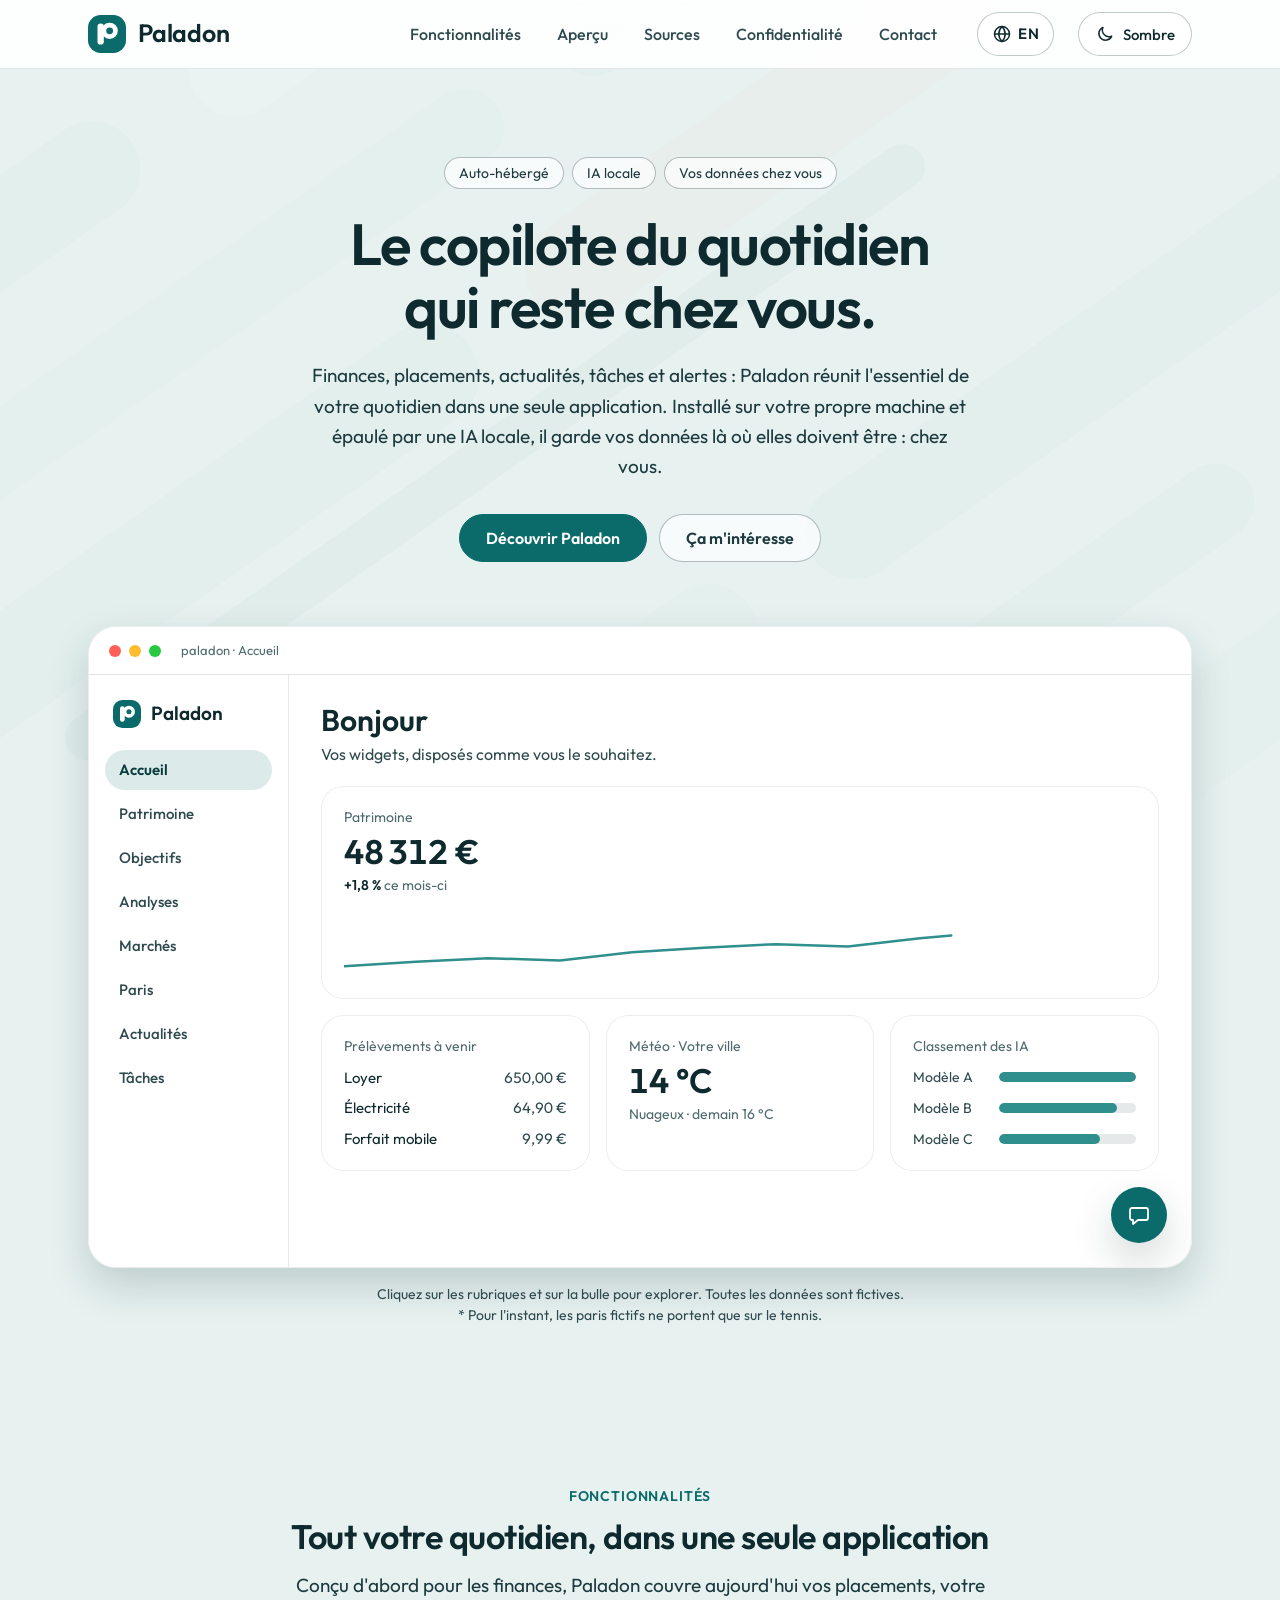
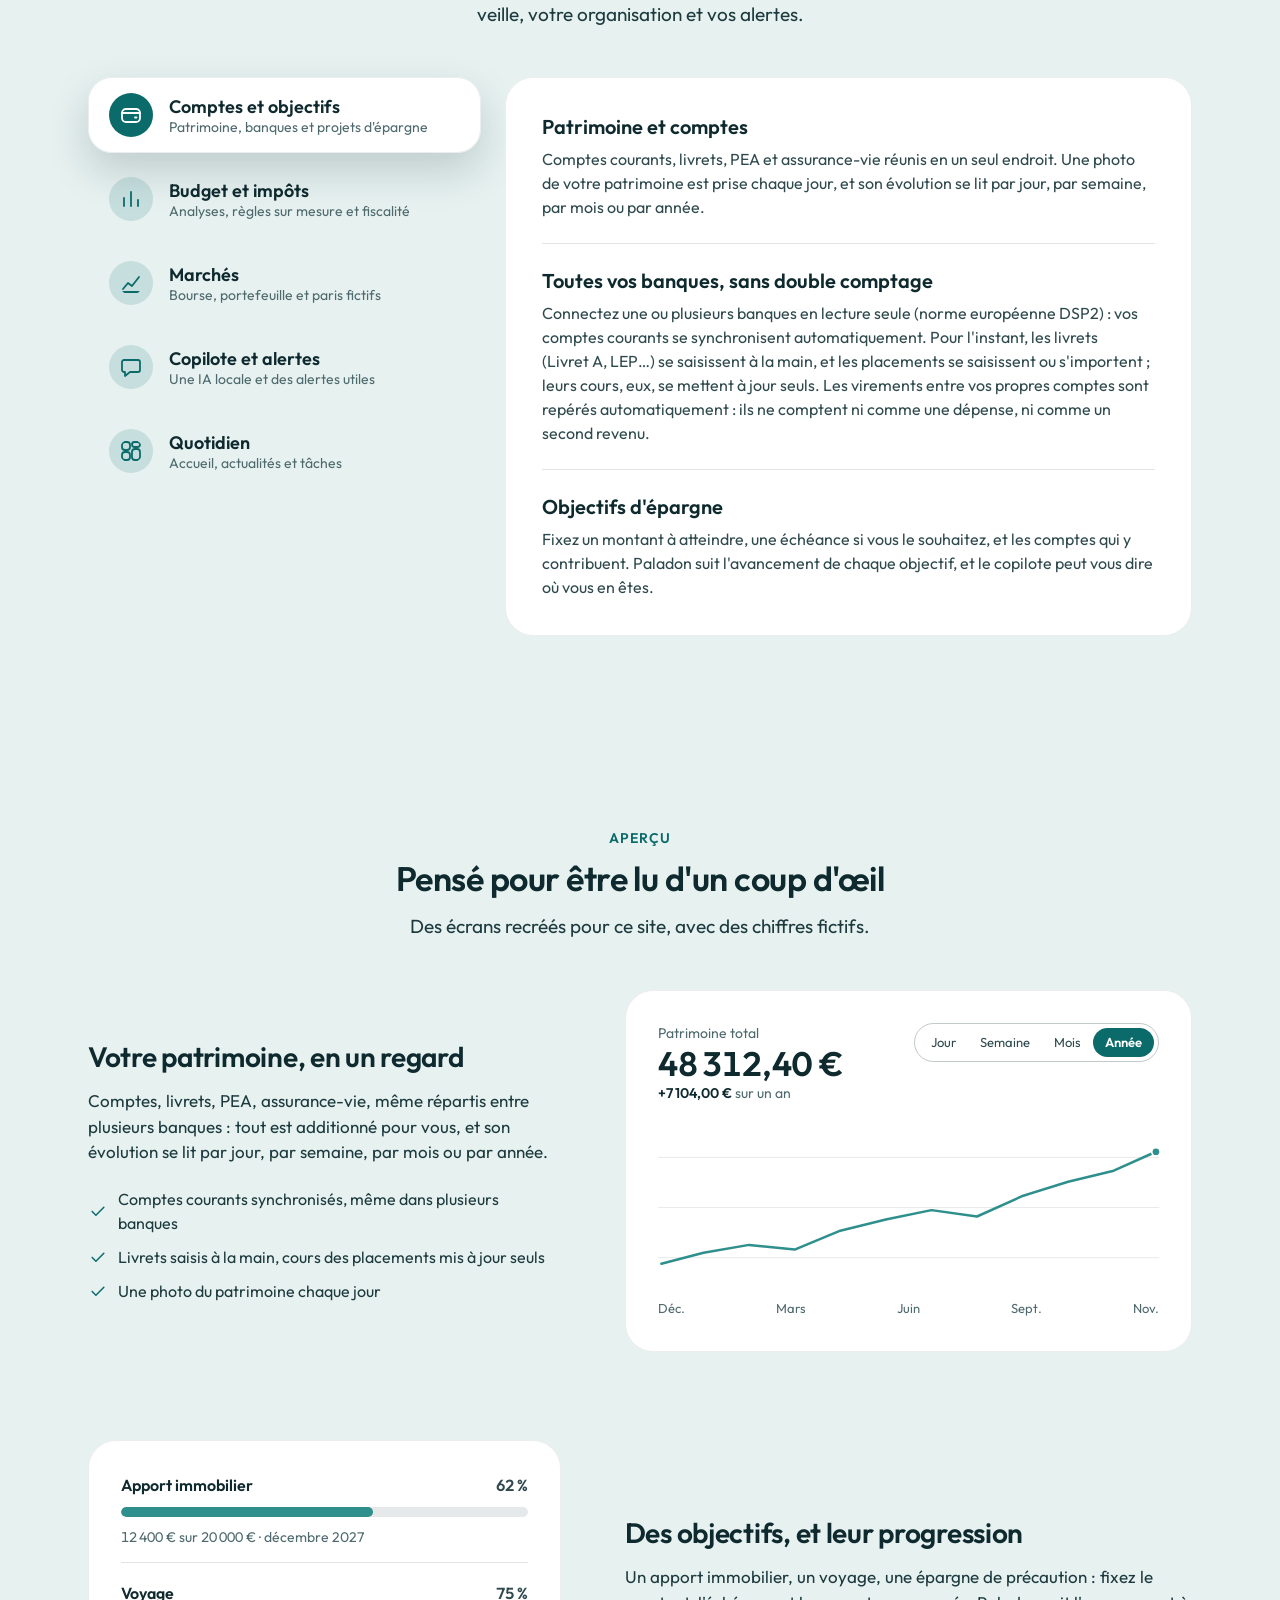
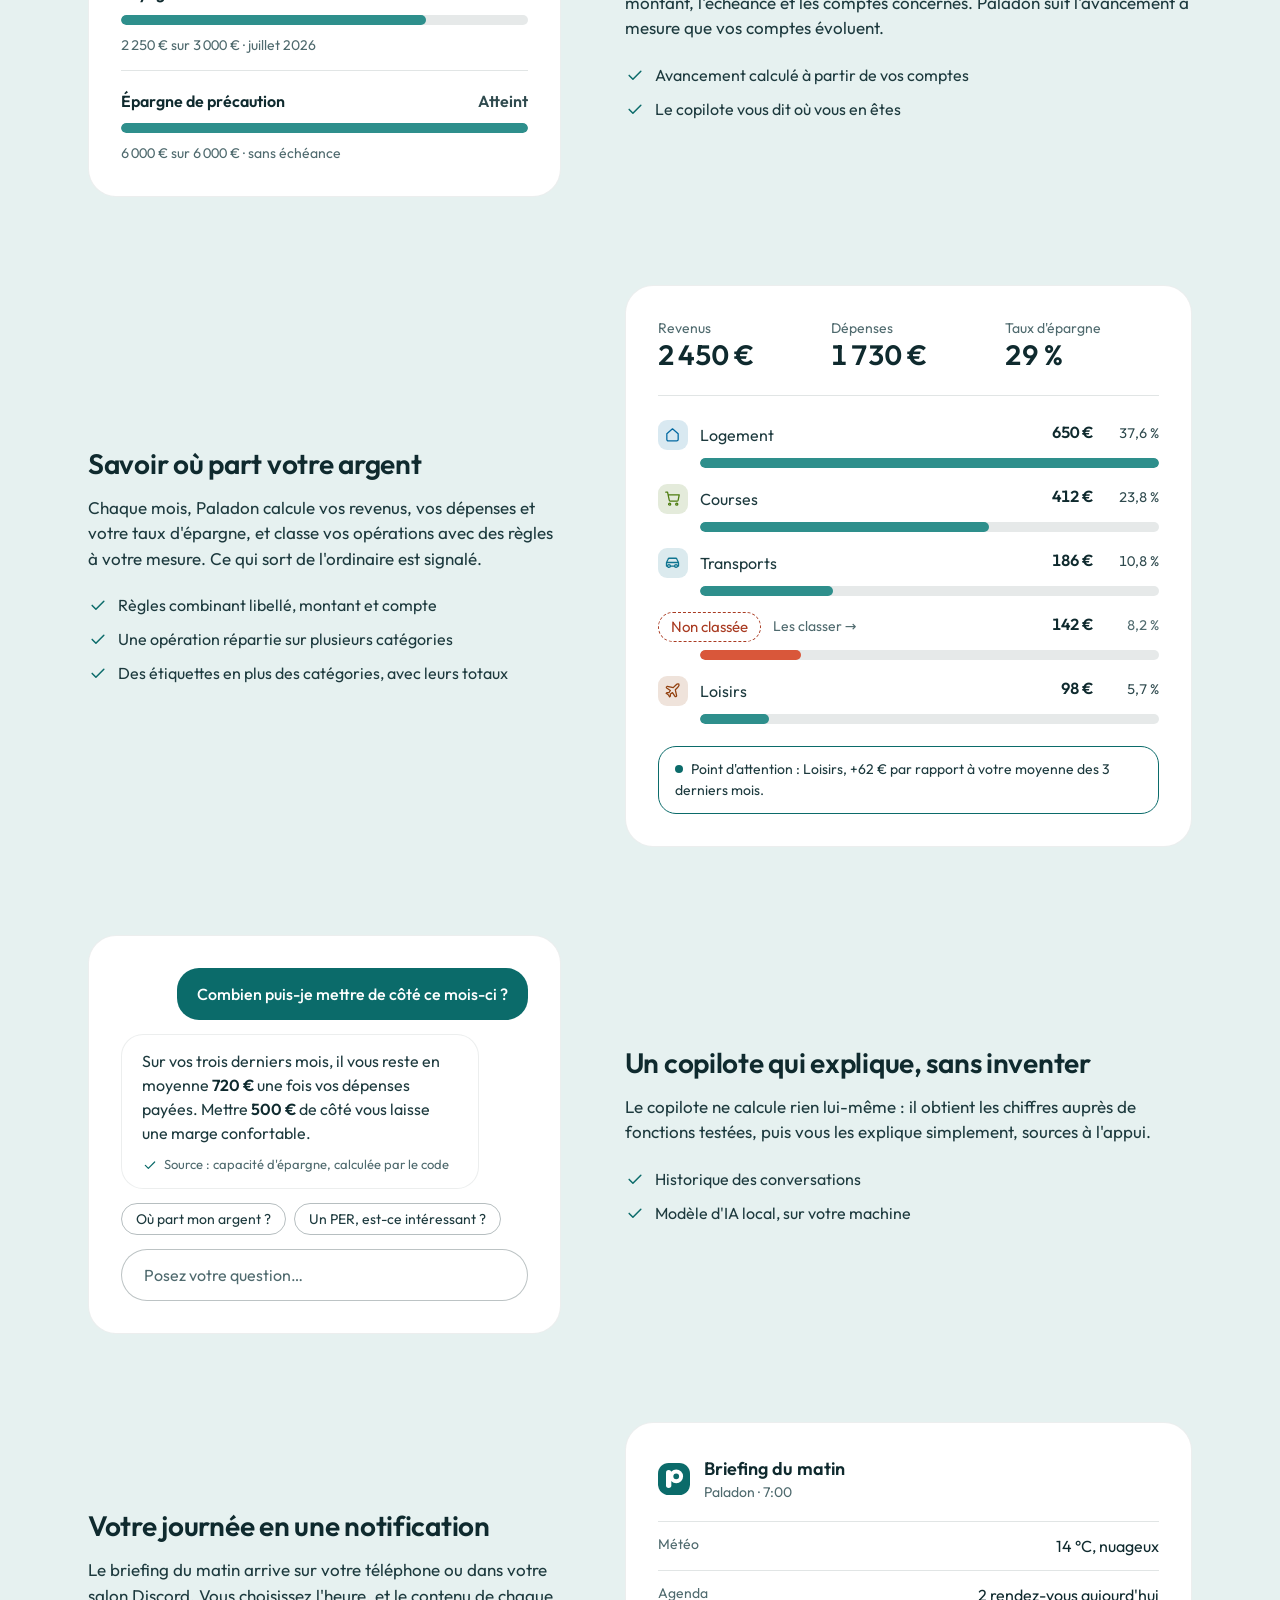
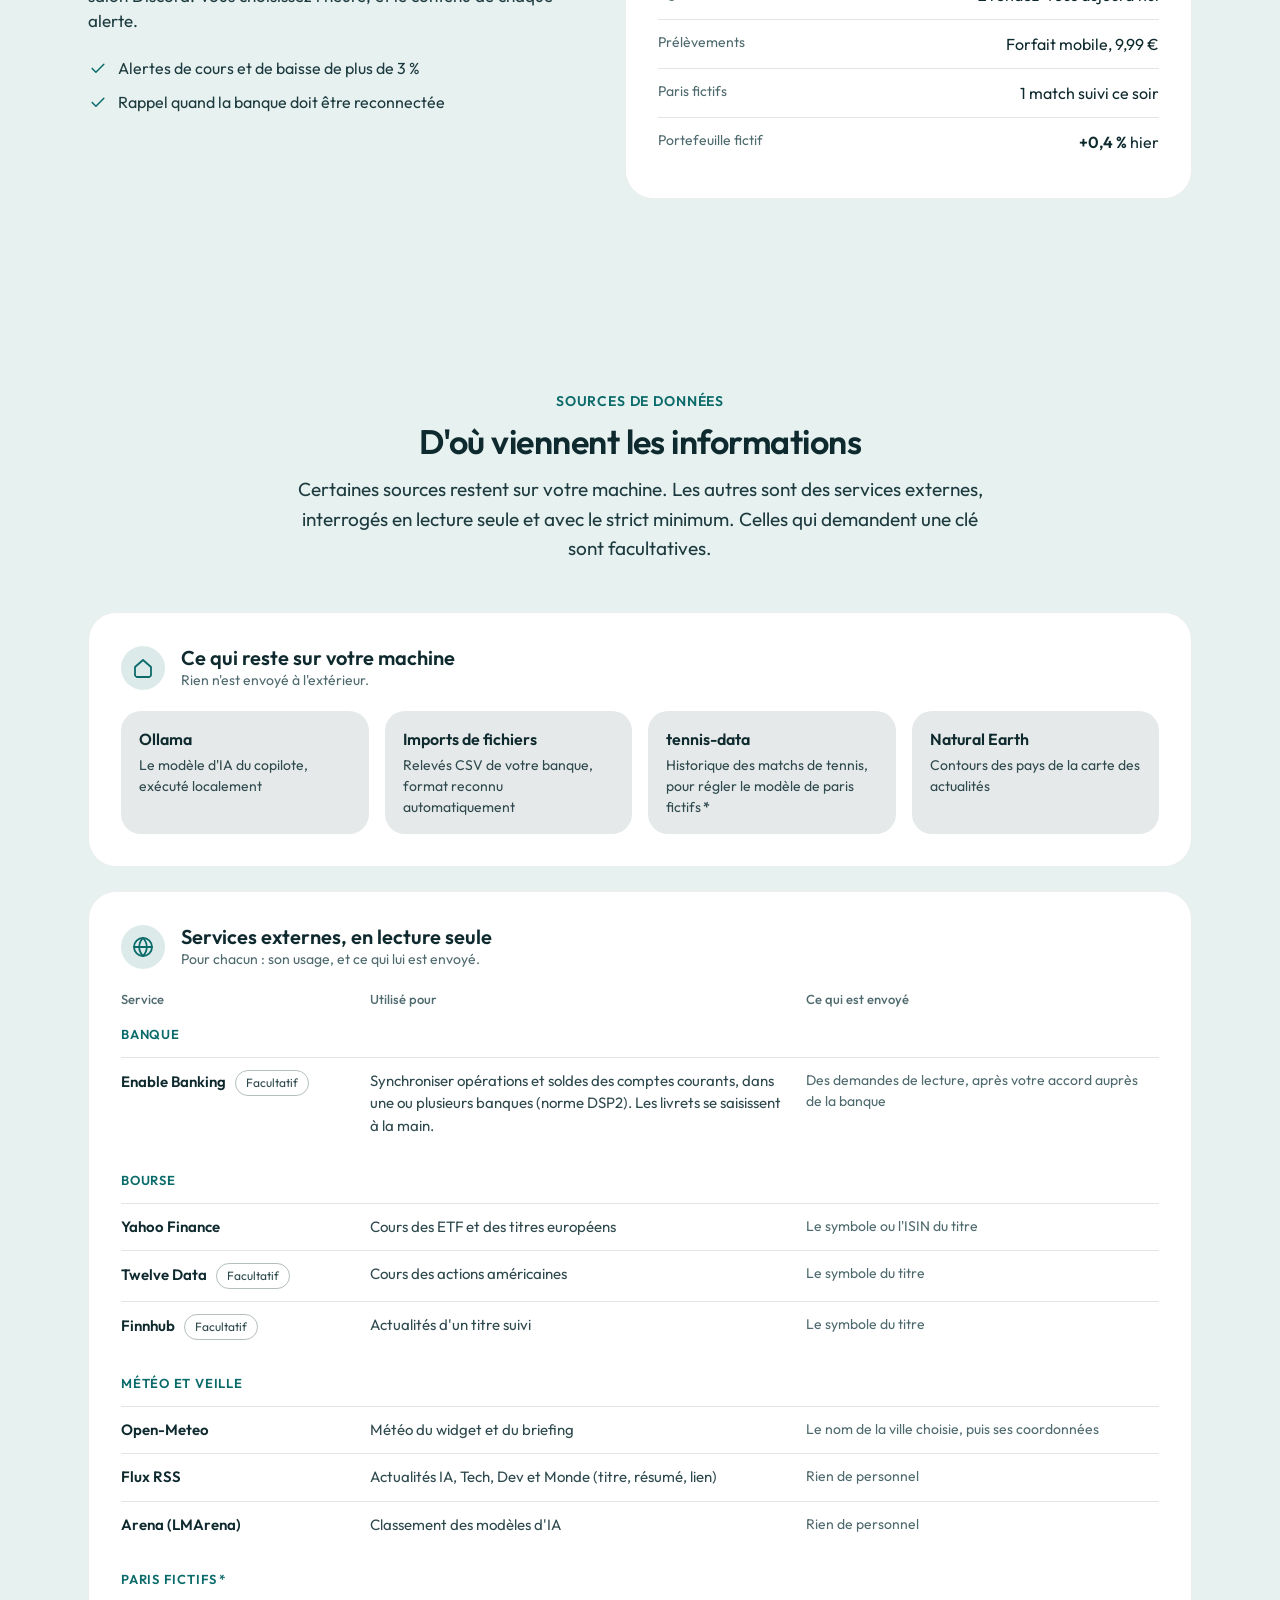
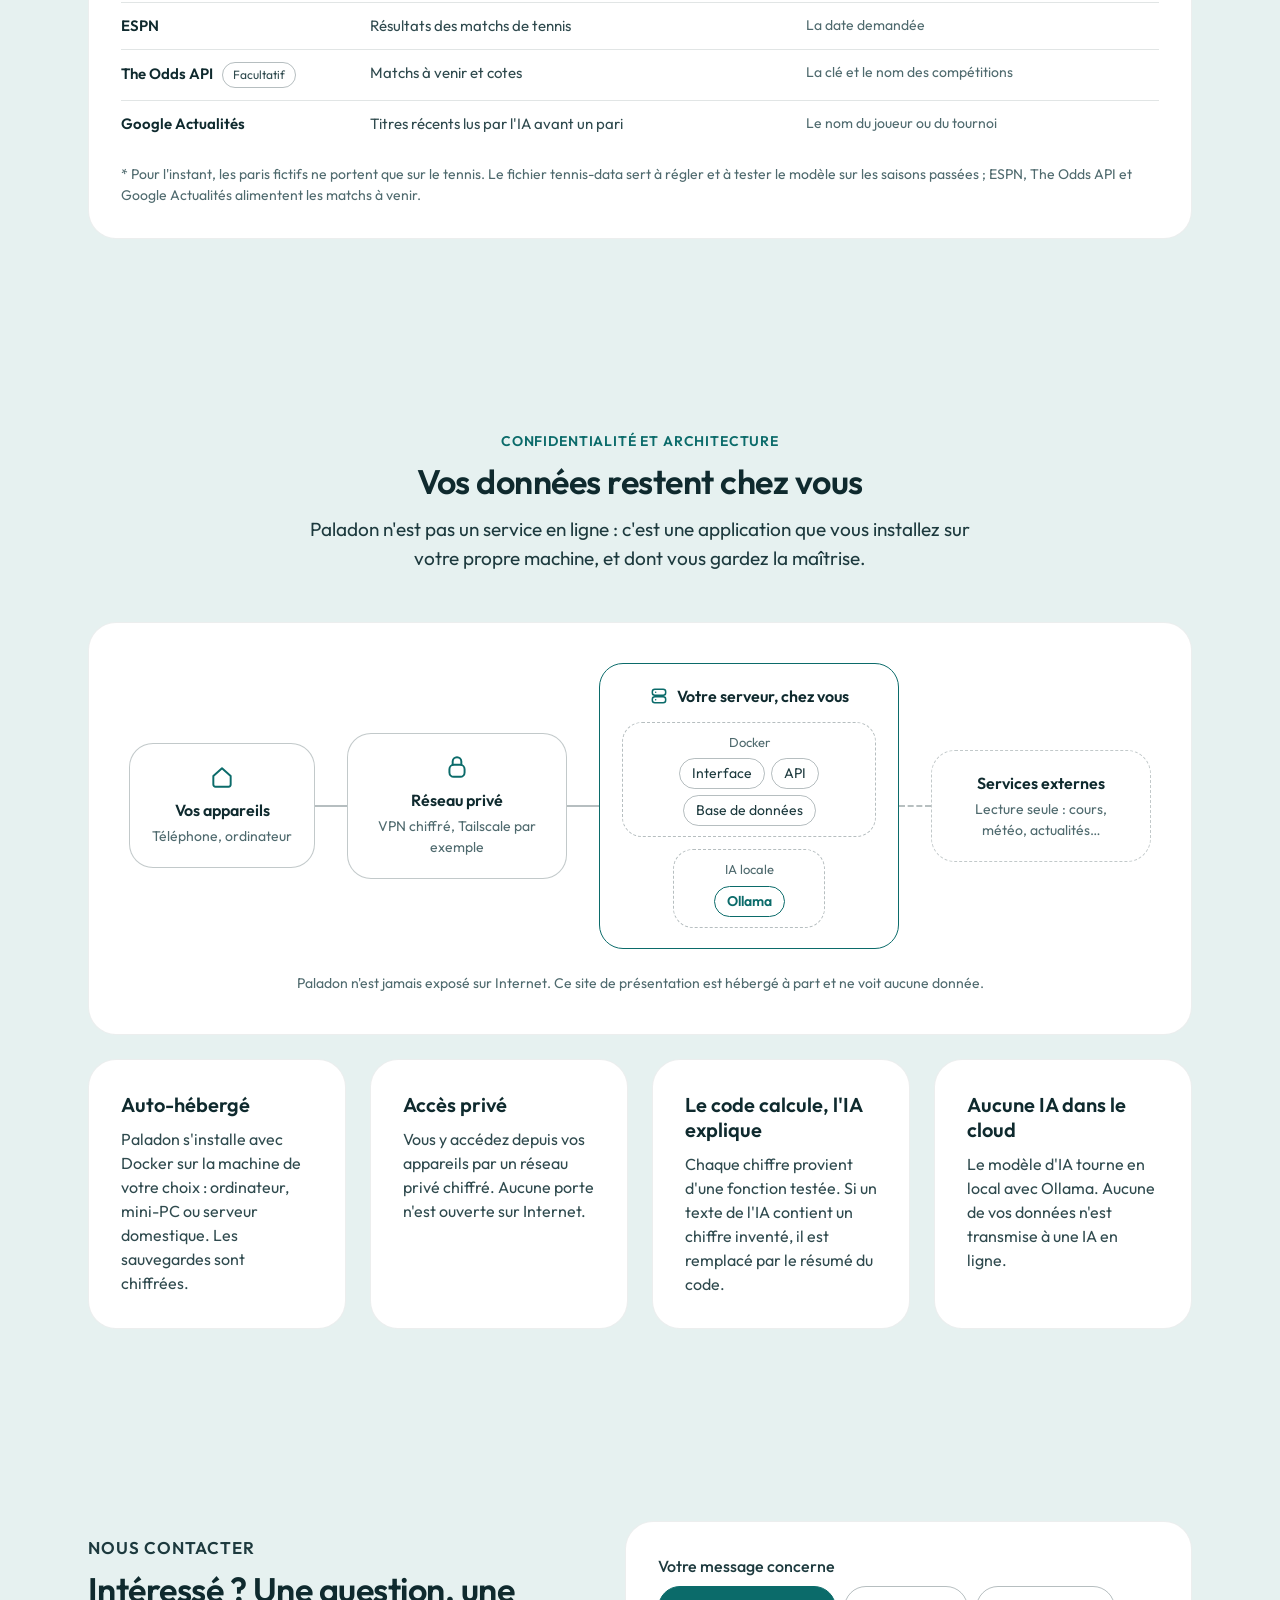
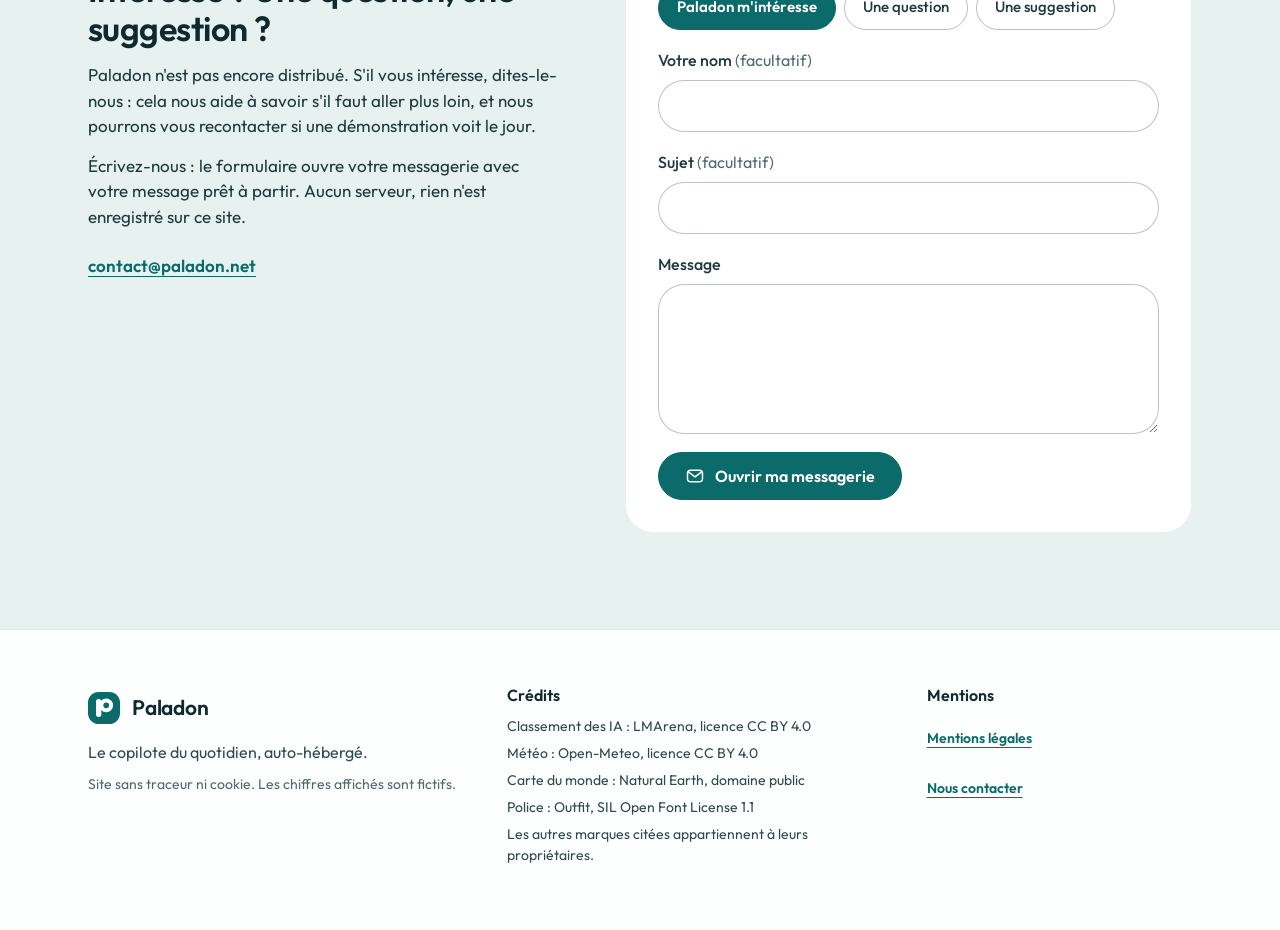
==== index.html @ 2492c3a8 "Site de présentation de Paladon Co-Authored-By: Claude Opus 5.5 <noreply@anthropic.com>" ====
<!doctype html>
<html lang="fr" data-theme="dark">
<head>
  <meta charset="utf-8">
  <meta name="viewport" content="width=device-width, initial-scale=1">
  <title>Paladon, le copilote du quotidien qui reste chez vous</title>
  <meta name="description" content="Finances, placements, actualités, tâches et alertes réunis dans une seule application, installée sur votre propre machine et épaulée par une IA locale.">
  <meta name="referrer" content="no-referrer">
  <link rel="alternate" hreflang="fr" href="index.html">
  <link rel="alternate" hreflang="en" href="en/index.html">
  <link rel="icon" href="assets/img/favicon.svg" type="image/svg+xml">
  <link rel="preload" href="assets/fonts/outfit-latin-400-normal.woff2" as="font" type="font/woff2" crossorigin>
  <link rel="preload" href="assets/fonts/outfit-latin-600-normal.woff2" as="font" type="font/woff2" crossorigin>
  <script src="assets/js/theme-init.js"></script>
  <link rel="stylesheet" href="assets/css/theme.css">
  <link rel="stylesheet" href="assets/css/style.css">
  <script src="assets/js/main.js" defer></script>
</head>
<body>

<!-- Pictogrammes (traits fins, couleur du texte courant). Réutilisés plus bas avec <use>. -->
<svg class="sprite" aria-hidden="true" focusable="false">
  <symbol id="i-wallet" viewBox="0 0 24 24"><rect x="3" y="6" width="18" height="13" rx="4"/><path d="M3 10h18M16 14.5h1.5"/></symbol>
  <symbol id="i-bars" viewBox="0 0 24 24"><path d="M5 19V11M12 19V5M19 19v-6"/></symbol>
  <symbol id="i-chart" viewBox="0 0 24 24"><path d="M4 18l5-6 4 3 7-9"/><path d="M4 21h16"/></symbol>
  <symbol id="i-paper" viewBox="0 0 24 24"><rect x="4" y="4" width="16" height="16" rx="5"/><path d="M8 15l3-3 2 2 3-4"/></symbol>
  <symbol id="i-tax" viewBox="0 0 24 24"><rect x="5" y="3" width="14" height="18" rx="4"/><path d="M9 8h6M9 12h6M9 16h3"/></symbol>
  <symbol id="i-chat" viewBox="0 0 24 24"><path d="M5 5h14a2 2 0 0 1 2 2v8a2 2 0 0 1-2 2h-8l-5 4v-4H5a2 2 0 0 1-2-2V7a2 2 0 0 1 2-2z"/></symbol>
  <symbol id="i-grid" viewBox="0 0 24 24"><rect x="3" y="3" width="8" height="8" rx="3"/><rect x="13" y="3" width="8" height="5" rx="2.5"/><rect x="13" y="10" width="8" height="11" rx="3"/><rect x="3" y="13" width="8" height="8" rx="3"/></symbol>
  <symbol id="i-sun" viewBox="0 0 24 24"><circle cx="12" cy="12" r="4"/><path d="M12 2.5v2M12 19.5v2M2.5 12h2M19.5 12h2M5.3 5.3l1.4 1.4M17.3 17.3l1.4 1.4M5.3 18.7l1.4-1.4M17.3 6.7l1.4-1.4"/></symbol>
  <symbol id="i-moon" viewBox="0 0 24 24"><path d="M20 14.5A8 8 0 0 1 9.5 4 8 8 0 1 0 20 14.5z"/></symbol>
  <symbol id="i-news" viewBox="0 0 24 24"><rect x="3" y="5" width="18" height="14" rx="4"/><path d="M7 9h6M7 12.5h10M7 16h10"/></symbol>
  <symbol id="i-tasks" viewBox="0 0 24 24"><rect x="3" y="4" width="5" height="16" rx="2.5"/><rect x="9.5" y="4" width="5" height="11" rx="2.5"/><rect x="16" y="4" width="5" height="7" rx="2.5"/></symbol>
  <symbol id="i-bell" viewBox="0 0 24 24"><path d="M6 16V11a6 6 0 0 1 12 0v5l1.5 2h-15z"/><path d="M10 21h4"/></symbol>
  <symbol id="i-ball" viewBox="0 0 24 24"><circle cx="12" cy="12" r="9"/><path d="M5.6 5.6c3.2 3.2 3.2 9.6 0 12.8M18.4 5.6c-3.2 3.2-3.2 9.6 0 12.8"/></symbol>
  <symbol id="i-lock" viewBox="0 0 24 24"><rect x="5" y="10" width="14" height="11" rx="4"/><path d="M8 10V7a4 4 0 0 1 8 0v3"/></symbol>
  <symbol id="i-home" viewBox="0 0 24 24"><path d="M4 11l8-7 8 7v8a2 2 0 0 1-2 2H6a2 2 0 0 1-2-2z"/></symbol>
  <symbol id="i-check" viewBox="0 0 24 24"><path d="M5 12.5l4.5 4.5L19 7.5"/></symbol>
  <symbol id="i-mail" viewBox="0 0 24 24"><rect x="3" y="5" width="18" height="14" rx="4"/><path d="M4 7l8 6 8-6"/></symbol>
  <symbol id="i-target" viewBox="0 0 24 24"><circle cx="12" cy="12" r="9"/><circle cx="12" cy="12" r="5"/><circle cx="12" cy="12" r="1"/></symbol>
  <symbol id="i-cart" viewBox="0 0 24 24"><circle cx="8" cy="20" r="1.5"/><circle cx="18" cy="20" r="1.5"/><path d="M2.5 3h2.5l2.4 11.2a2 2 0 0 0 2 1.6h8.7a2 2 0 0 0 1.9-1.5L21.5 7H6.1"/></symbol>
  <symbol id="i-car" viewBox="0 0 24 24"><path d="M5 17H3.5v-4.5l2.2-5.2A2 2 0 0 1 7.5 6h9a2 2 0 0 1 1.8 1.3l2.2 5.2V17H19M9 17h6"/><circle cx="7" cy="17" r="2"/><circle cx="17" cy="17" r="2"/><path d="M4 12h16"/></symbol>
  <symbol id="i-plane" viewBox="0 0 24 24"><path d="M17.8 19.2L16 11l3.5-3.5C21 6 21.5 4 21 3c-1-.5-3 0-4.5 1.5L13 8 4.8 6.2c-.5-.1-.9.1-1.1.5l-.3.5c-.2.5-.1 1 .3 1.3L9 12l-2 3H4l-1 1 3 2 2 3 1-1v-3l3-2 3.5 5.3c.3.4.8.5 1.3.3l.5-.2c.4-.3.6-.7.5-1.2z"/></symbol>
  <symbol id="i-close" viewBox="0 0 24 24"><path d="M6 6l12 12M18 6L6 18"/></symbol>
  <symbol id="i-server" viewBox="0 0 24 24"><rect x="4" y="4" width="16" height="7" rx="3"/><rect x="4" y="13" width="16" height="7" rx="3"/><path d="M8 7.5h.01M8 16.5h.01"/></symbol>
  <symbol id="i-globe" viewBox="0 0 24 24"><circle cx="12" cy="12" r="9"/><path d="M3 12h18M12 3c2.5 2.6 3.8 5.6 3.8 9s-1.3 6.4-3.8 9c-2.5-2.6-3.8-5.6-3.8-9S9.5 5.6 12 3z"/></symbol>
</svg>

<!-- Fond à 13 bandes diagonales. Les bandes
     glissent très lentement ; prefers-reduced-motion les arrête. Caché aux lecteurs d'écran. -->
<svg class="stripes" aria-hidden="true" focusable="false" viewBox="0 0 1600 1200" preserveAspectRatio="xMidYMid slice">
  <g transform="rotate(-35 800 600)">
    <rect x="-200" y="-330" width="1000" height="80" rx="40" style="fill: var(--stripe-1)"/>
    <rect x="-200" y="-140" width="700" height="120" rx="60" style="fill: var(--stripe-2)"/>
    <rect x="600" y="-140" width="1100" height="120" rx="60" style="fill: var(--stripe-hl)"/>
    <rect x="-200" y="96" width="1100" height="96" rx="48" style="fill: var(--stripe-1)"/>
    <rect x="1000" y="96" width="800" height="96" rx="48" style="fill: var(--stripe-2)"/>
    <rect x="-200" y="306" width="900" height="130" rx="65" style="fill: var(--stripe-2)"/>
    <rect x="800" y="306" width="700" height="130" rx="65" style="fill: var(--stripe-tint)"/>
    <rect x="0" y="470" width="1300" height="56" rx="28" style="fill: var(--stripe-3)"/>
    <rect x="-200" y="776" width="1000" height="120" rx="60" style="fill: var(--stripe-1)"/>
    <rect x="900" y="776" width="900" height="120" rx="60" style="fill: var(--stripe-2)"/>
    <rect x="200" y="1018" width="1200" height="96" rx="48" style="fill: var(--stripe-2)"/>
    <rect x="400" y="1226" width="1000" height="130" rx="65" style="fill: var(--stripe-1)"/>
    <rect x="-200" y="1390" width="1100" height="56" rx="28" style="fill: var(--stripe-3)"/>
  </g>
</svg>

<a class="skip-link" href="#contenu">Aller au contenu</a>

<!-- ============================== EN-TÊTE ============================== -->
<header class="site-header">
  <div class="header-inner">
    <a class="brand" href="#haut" aria-label="Paladon, retour en haut de la page">
      <svg class="logo" width="38" height="38" viewBox="0 0 36 36" aria-hidden="true" focusable="false">
        <rect class="logo-tile" width="36" height="36" rx="12"/>
        <rect class="logo-ink" x="9" y="8" width="6" height="20" rx="3"/>
        <circle class="logo-ring" cx="20.5" cy="15" r="5.5"/>
      </svg>
      <span class="wordmark">Paladon</span>
    </a>

    <nav class="site-nav" aria-label="Sections de la page">
      <ul>
        <li><a href="#fonctionnalites">Fonctionnalités</a></li>
        <li><a href="#apercu">Aperçu</a></li>
        <li><a href="#sources">Sources</a></li>
        <li><a href="#confidentialite">Confidentialité</a></li>
        <li><a href="#contact">Contact</a></li>
      </ul>
    </nav>

    <a class="lang-switch" href="en/index.html" hreflang="en" lang="en" data-lang-switch="en" aria-label="English version of this site">
      <svg class="icon" aria-hidden="true" focusable="false"><use href="#i-globe"/></svg>
      <span>EN</span>
    </a>

    <button class="theme-toggle" type="button" aria-label="Passer au thème clair">
      <svg class="icon icon-to-light" aria-hidden="true" focusable="false"><use href="#i-sun"/></svg>
      <svg class="icon icon-to-dark" aria-hidden="true" focusable="false"><use href="#i-moon"/></svg>
      <span class="theme-toggle-text" aria-hidden="true">Clair</span>
    </button>
  </div>
</header>

<main id="contenu">

  <!-- ============================== ACCROCHE ============================== -->
  <section class="hero" id="haut" aria-labelledby="hero-title">
    <div class="container hero-text reveal">
      <p class="eyebrow"><span class="chip">Auto-hébergé</span><span class="chip">IA locale</span><span class="chip">Vos données chez vous</span></p>
      <h1 id="hero-title">Le copilote du quotidien<br class="br-wide"> qui reste chez vous.</h1>
      <p class="lead">Finances, placements, actualités, tâches et alertes&nbsp;: Paladon réunit l'essentiel de votre quotidien dans une seule application. Installé sur votre propre machine et épaulé par une IA locale, il garde vos données là où elles doivent être&nbsp;: chez vous.</p>
      <div class="actions">
        <a class="btn btn-primary" href="#fonctionnalites">Découvrir Paladon</a>
        <a class="btn btn-secondary" href="#contact">Ça m'intéresse</a>
      </div>
    </div>

    <!-- Démonstration interactive : les rubriques du menu affichent un exemple d'écran (données fictives) -->
    <figure class="container hero-preview reveal">
      <figcaption class="visually-hidden">Démonstration interactive de Paladon, avec des données fictives. Choisissez une rubrique pour afficher l'écran correspondant.</figcaption>
      <div class="window">
        <div class="window-bar" aria-hidden="true">
          <span class="traffic traffic-close"></span><span class="traffic traffic-minimize"></span><span class="traffic traffic-zoom"></span>
          <p class="window-title">paladon · <span data-window-title>Accueil</span></p>
        </div>
        <div class="window-body">
          <div class="mock-sidebar">
            <div class="mock-brand" aria-hidden="true">
              <svg class="logo" width="28" height="28" viewBox="0 0 36 36" focusable="false"><rect class="logo-tile" width="36" height="36" rx="12"/><rect class="logo-ink" x="9" y="8" width="6" height="20" rx="3"/><circle class="logo-ring" cx="20.5" cy="15" r="5.5"/></svg>
              <span>Paladon</span>
            </div>
            <div class="mock-nav" role="tablist" aria-label="Rubriques de la démonstration" data-tabs data-window-tabs>
              <button type="button" role="tab" id="demo-tab-home" aria-controls="demo-home" aria-selected="true">Accueil</button>
              <button type="button" role="tab" id="demo-tab-wealth" aria-controls="demo-wealth" aria-selected="false" tabindex="-1">Patrimoine</button>
              <button type="button" role="tab" id="demo-tab-goals" aria-controls="demo-goals" aria-selected="false" tabindex="-1">Objectifs</button>
              <button type="button" role="tab" id="demo-tab-analyses" aria-controls="demo-analyses" aria-selected="false" tabindex="-1">Analyses</button>
              <button type="button" role="tab" id="demo-tab-markets" aria-controls="demo-markets" aria-selected="false" tabindex="-1">Marchés</button>
              <button type="button" role="tab" id="demo-tab-betting" aria-controls="demo-betting" aria-selected="false" tabindex="-1">Paris</button>
              <button type="button" role="tab" id="demo-tab-news" aria-controls="demo-news" aria-selected="false" tabindex="-1">Actualités</button>
              <button type="button" role="tab" id="demo-tab-tasks" aria-controls="demo-tasks" aria-selected="false" tabindex="-1">Tâches</button>
            </div>
          </div>

          <div class="mock-main">
            <!-- Accueil -->
            <div class="mock-panel" role="tabpanel" id="demo-home" aria-labelledby="demo-tab-home" tabindex="0">
              <p class="mock-hello">Bonjour</p>
              <p class="mock-sub">Vos widgets, disposés comme vous le souhaitez.</p>
              <div class="widgets">
                <div class="widget widget-wide">
                  <p class="w-label">Patrimoine</p>
                  <p class="w-value" data-count="48312" data-decimals="0" data-suffix=" €">48&#8239;312&nbsp;€</p>
                  <p class="w-note"><span class="up">+1,8&nbsp;%</span> ce mois-ci</p>
                  <svg class="spark" viewBox="0 0 600 120" preserveAspectRatio="none" aria-hidden="true" focusable="false">
                    <path class="draw" pathLength="1" d="M0 100 L54.5 92 L109.1 86 L163.6 90 L218.2 76 L272.7 68 L327.3 62 L381.8 66 L436.4 52 L490.9 41 L545.5 33 L600 20"/>
                  </svg>
                </div>
                <div class="widget">
                  <p class="w-label">Prélèvements à venir</p>
                  <ul class="w-list">
                    <li><span>Loyer</span><span class="num">650,00&nbsp;€</span></li>
                    <li><span>Électricité</span><span class="num">64,90&nbsp;€</span></li>
                    <li><span>Forfait mobile</span><span class="num">9,99&nbsp;€</span></li>
                  </ul>
                </div>
                <div class="widget">
                  <p class="w-label">Météo · Votre ville</p>
                  <p class="w-value" data-count="14" data-decimals="0" data-suffix=" °C">14&nbsp;°C</p>
                  <p class="w-note">Nuageux · demain 16&nbsp;°C</p>
                </div>
                <div class="widget">
                  <p class="w-label">Classement des IA</p>
                  <div class="mini-bars">
                    <div><span>Modèle A</span><span class="track"><span class="fill" style="--w: 100%"></span></span></div>
                    <div><span>Modèle B</span><span class="track"><span class="fill" style="--w: 86%"></span></span></div>
                    <div><span>Modèle C</span><span class="track"><span class="fill" style="--w: 74%"></span></span></div>
                  </div>
                </div>
              </div>
            </div>

            <!-- Patrimoine -->
            <div class="mock-panel" role="tabpanel" id="demo-wealth" aria-labelledby="demo-tab-wealth" tabindex="0" hidden>
              <p class="mock-hello">Patrimoine</p>
              <p class="mock-sub">Tout ce que vous possédez, au même endroit.</p>
              <div class="widgets widgets-2">
                <div class="widget">
                  <p class="w-label">Patrimoine total</p>
                  <p class="w-value" data-count="48312.40" data-decimals="2" data-suffix=" €">48&#8239;312,40&nbsp;€</p>
                  <p class="w-note"><span class="up">+7&#8239;104,00&nbsp;€</span> sur un an</p>
                  <svg class="spark spark-tall" viewBox="0 0 600 160" preserveAspectRatio="none" aria-hidden="true" focusable="false">
                    <path class="draw" pathLength="1" d="M0 140 L54.5 128 L109.1 120 L163.6 125 L218.2 105 L272.7 94 L327.3 84 L381.8 91 L436.4 70 L490.9 55 L545.5 44 L600 24"/>
                  </svg>
                </div>
                <div class="widget">
                  <p class="w-label">Répartition</p>
                  <div class="cat-bars cat-bars-tight">
                    <div class="cat"><div class="cat-row"><span>Comptes courants</span><span class="num">4&#8239;210,00&nbsp;€</span></div><span class="track"><span class="fill" style="--w: 22%"></span></span></div>
                    <div class="cat"><div class="cat-row"><span>Livrets</span><span class="num">12&#8239;600,00&nbsp;€</span></div><span class="track"><span class="fill" style="--w: 67%"></span></span></div>
                    <div class="cat"><div class="cat-row"><span>PEA</span><span class="num">18&#8239;902,40&nbsp;€</span></div><span class="track"><span class="fill" style="--w: 100%"></span></span></div>
                    <div class="cat"><div class="cat-row"><span>Assurance-vie</span><span class="num">12&#8239;600,00&nbsp;€</span></div><span class="track"><span class="fill" style="--w: 67%"></span></span></div>
                  </div>
                </div>
              </div>
            </div>

            <!-- Objectifs -->
            <div class="mock-panel" role="tabpanel" id="demo-goals" aria-labelledby="demo-tab-goals" tabindex="0" hidden>
              <p class="mock-hello">Objectifs</p>
              <p class="mock-sub">Vos projets d'épargne et leur avancement.</p>
              <div class="goal-list">
                <div class="widget goal">
                  <div class="cat-row"><span class="goal-name">Apport immobilier</span><span class="goal-pct num">62&nbsp;%</span></div>
                  <span class="track"><span class="fill" style="--w: 62%"></span></span>
                  <p class="w-note"><span class="num">12&#8239;400,00&nbsp;€</span> sur <span class="num">20&#8239;000,00&nbsp;€</span> · échéance décembre 2027 · Livret, PEA</p>
                </div>
                <div class="widget goal">
                  <div class="cat-row"><span class="goal-name">Voyage</span><span class="goal-pct num">75&nbsp;%</span></div>
                  <span class="track"><span class="fill" style="--w: 75%"></span></span>
                  <p class="w-note"><span class="num">2&#8239;250,00&nbsp;€</span> sur <span class="num">3&#8239;000,00&nbsp;€</span> · échéance juillet 2026 · Livret</p>
                </div>
                <div class="widget goal">
                  <div class="cat-row"><span class="goal-name">Épargne de précaution</span><span class="goal-pct num up">Atteint</span></div>
                  <span class="track"><span class="fill" style="--w: 100%"></span></span>
                  <p class="w-note"><span class="num">6&#8239;000,00&nbsp;€</span> sur <span class="num">6&#8239;000,00&nbsp;€</span> · sans échéance · Livret</p>
                </div>
              </div>
            </div>

            <!-- Analyses -->
            <div class="mock-panel" role="tabpanel" id="demo-analyses" aria-labelledby="demo-tab-analyses" tabindex="0" hidden>
              <p class="mock-hello">Analyses</p>
              <p class="mock-sub">Vos dépenses et le flux de votre argent.</p>
              <div class="widgets widgets-2">
                <div class="widget">
                  <p class="w-label">Dépenses par mois</p>
                  <div class="col-chart">
                    <div class="col"><span class="col-value num">1&#8239;820&nbsp;€</span><span class="col-bar" style="--h: 93%"></span><span class="col-label">Juin</span></div>
                    <div class="col"><span class="col-value num">1&#8239;640&nbsp;€</span><span class="col-bar" style="--h: 84%"></span><span class="col-label">Juil.</span></div>
                    <div class="col"><span class="col-value num">1&#8239;950&nbsp;€</span><span class="col-bar" style="--h: 100%"></span><span class="col-label">Août</span></div>
                    <div class="col"><span class="col-value num">1&#8239;710&nbsp;€</span><span class="col-bar" style="--h: 88%"></span><span class="col-label">Sept.</span></div>
                    <div class="col"><span class="col-value num">1&#8239;590&nbsp;€</span><span class="col-bar" style="--h: 82%"></span><span class="col-label">Oct.</span></div>
                    <div class="col"><span class="col-value num">1&#8239;730&nbsp;€</span><span class="col-bar" style="--h: 89%"></span><span class="col-label">Nov.</span></div>
                  </div>
                </div>
                <div class="widget">
                  <p class="w-label">Novembre</p>
                  <div class="kpis kpis-tight">
                    <div><p class="w-note">Revenus</p><p class="kpi-value kpi-xs">2&#8239;450&nbsp;€</p></div>
                    <div><p class="w-note">Taux d'épargne</p><p class="kpi-value kpi-xs kpi-highlight">29&nbsp;%</p></div>
                  </div>
                  <div class="divider divider-tight"></div>
                  <p class="w-note">Abonnements repérés</p>
                  <p class="kpi-value kpi-xs">86,40&nbsp;€ <span class="w-note">par mois</span></p>
                  <p class="w-note danger-text">4 opérations à classer</p>
                  <p class="insight-line">Restaurants&nbsp;: +68&nbsp;€ par rapport à votre moyenne</p>
                </div>
                <div class="widget widget-wide">
                  <p class="w-label">Flux du mois&nbsp;: d'où vient l'argent, où il va</p>
                  <div class="sankey-wrap">
<svg class="sankey" viewBox="0 0 640 274" role="img" aria-labelledby="sankey-title"><title id="sankey-title">Flux du mois (fictif) : 2 450 € de revenus, dont 720 € d'épargne, 650 € de logement, 412 € de courses, 242 € d'autres dépenses, 186 € de transports, 142 € non classés et 98 € de loisirs.</title>
<rect class="node flow-income" x="118" y="27.0" width="12" height="220.0" rx="4"/>
<text class="lbl" x="108" y="133.0" text-anchor="end">Revenus</text><text class="val" x="108" y="151.0" text-anchor="end">2 450 €</text>
<path class="band flow-savings" d="M130 27.0 C285.0 27.0 285.0 6.0 440 6.0 L440 70.7 C285.0 70.7 285.0 91.7 130 91.7 Z"/>
<path class="band flow-c1" d="M130 91.7 C285.0 91.7 285.0 77.7 440 77.7 L440 136.0 C285.0 136.0 285.0 150.0 130 150.0 Z"/>
<path class="band flow-c2" d="M130 150.0 C285.0 150.0 285.0 143.0 440 143.0 L440 180.0 C285.0 180.0 285.0 187.0 130 187.0 Z"/>
<path class="band flow-other" d="M130 187.0 C285.0 187.0 285.0 187.0 440 187.0 L440 208.7 C285.0 208.7 285.0 208.7 130 208.7 Z"/>
<path class="band flow-c3" d="M130 208.7 C285.0 208.7 285.0 215.7 440 215.7 L440 232.4 C285.0 232.4 285.0 225.4 130 225.4 Z"/>
<path class="band flow-none" d="M130 225.4 C285.0 225.4 285.0 239.4 440 239.4 L440 252.2 C285.0 252.2 285.0 238.2 130 238.2 Z"/>
<path class="band flow-c4" d="M130 238.2 C285.0 238.2 285.0 259.2 440 259.2 L440 268.0 C285.0 268.0 285.0 247.0 130 247.0 Z"/>
<rect class="node flow-savings" x="440" y="6.0" width="12" height="64.7" rx="3"/>
<text class="lbl" x="462" y="42.8">Épargne <tspan class="val">720 €</tspan></text>
<rect class="node flow-c1" x="440" y="77.7" width="12" height="58.4" rx="3"/>
<text class="lbl" x="462" y="111.3">Logement <tspan class="val">650 €</tspan></text>
<rect class="node flow-c2" x="440" y="143.0" width="12" height="37.0" rx="3"/>
<text class="lbl" x="462" y="166.0">Courses <tspan class="val">412 €</tspan></text>
<rect class="node flow-other" x="440" y="187.0" width="12" height="21.7" rx="3"/>
<text class="lbl" x="462" y="202.4">Autres <tspan class="val">242 €</tspan></text>
<rect class="node flow-c3" x="440" y="215.7" width="12" height="16.7" rx="3"/>
<text class="lbl" x="462" y="228.6">Transports <tspan class="val">186 €</tspan></text>
<rect class="node flow-none" x="440" y="239.4" width="12" height="12.8" rx="3"/>
<text class="lbl" x="462" y="250.3">Non classée <tspan class="val">142 €</tspan></text>
<rect class="node flow-c4" x="440" y="259.2" width="12" height="8.8" rx="3"/>
<text class="lbl" x="462" y="268.1">Loisirs <tspan class="val">98 €</tspan></text>
</svg>
                  </div>
                </div>
              </div>
            </div>

            <!-- Marchés -->
            <div class="mock-panel" role="tabpanel" id="demo-markets" aria-labelledby="demo-tab-markets" tabindex="0" hidden>
              <p class="mock-hello">Marchés</p>
              <p class="mock-sub">Graphiques, indicateurs et portefeuille fictif.</p>
              <div class="widgets">
                <div class="widget widget-wide">
                  <div class="mock-head">
                    <div>
                      <p class="w-label">ETF Monde (exemple)</p>
                      <p class="w-value" data-count="117.58" data-decimals="2" data-suffix=" €">117,58&nbsp;€</p>
                      <p class="w-note"><span class="up">+17,6&nbsp;%</span> sur 6 mois</p>
                    </div>
                    <div class="chip-group"><span class="chip chip-sm chip-on">Bougies</span><span class="chip chip-sm">Moyenne 5</span><span class="chip chip-sm">RSI</span><span class="chip chip-sm">MACD</span></div>
                  </div>
                  <svg class="candles" viewBox="0 0 560 180" aria-hidden="true" focusable="false">
                    <g class="up"><line x1="11.7" y1="159.4" x2="11.7" y2="164.6"/><rect x="5.7" y="162.8" width="12" height="1.5" rx="1"/></g>
                    <g class="down"><line x1="35" y1="156.7" x2="35" y2="164.6"/><rect x="29" y="162.8" width="12" height="1.5" rx="1"/></g>
                    <g class="up"><line x1="58.3" y1="142.2" x2="58.3" y2="170"/><rect x="52.3" y="145" width="12" height="18.2" rx="3"/></g>
                    <g class="up"><line x1="81.7" y1="135.5" x2="81.7" y2="146.2"/><rect x="75.7" y="138.1" width="12" height="6.9" rx="3"/></g>
                    <g class="down"><line x1="105" y1="132.5" x2="105" y2="159.5"/><rect x="99" y="138.1" width="12" height="18.1" rx="3"/></g>
                    <g class="up"><line x1="128.3" y1="134.9" x2="128.3" y2="167.6"/><rect x="122.3" y="146" width="12" height="10.2" rx="3"/></g>
                    <g class="down"><line x1="151.7" y1="142.9" x2="151.7" y2="155.9"/><rect x="145.7" y="146" width="12" height="7.9" rx="3"/></g>
                    <g class="up"><line x1="175" y1="147.4" x2="175" y2="158.1"/><rect x="169" y="150.9" width="12" height="3" rx="1.5"/></g>
                    <g class="up"><line x1="198.3" y1="140.6" x2="198.3" y2="155.2"/><rect x="192.3" y="143.1" width="12" height="7.8" rx="3"/></g>
                    <g class="up"><line x1="221.7" y1="113.4" x2="221.7" y2="151"/><rect x="215.7" y="117" width="12" height="26.1" rx="3"/></g>
                    <g class="down"><line x1="245" y1="112.2" x2="245" y2="123.7"/><rect x="239" y="117" width="12" height="4.4" rx="2"/></g>
                    <g class="up"><line x1="268.3" y1="115" x2="268.3" y2="123.1"/><rect x="262.3" y="119.1" width="12" height="2.3" rx="1"/></g>
                    <g class="down"><line x1="291.7" y1="112.9" x2="291.7" y2="124.7"/><rect x="285.7" y="119.1" width="12" height="2.2" rx="1"/></g>
                    <g class="up"><line x1="315" y1="96.4" x2="315" y2="122.9"/><rect x="309" y="101.7" width="12" height="19.6" rx="3"/></g>
                    <g class="up"><line x1="338.3" y1="82.7" x2="338.3" y2="102"/><rect x="332.3" y="92.4" width="12" height="9.3" rx="3"/></g>
                    <g class="up"><line x1="361.7" y1="58.5" x2="361.7" y2="94.5"/><rect x="355.7" y="71.6" width="12" height="20.8" rx="3"/></g>
                    <g class="up"><line x1="385" y1="64" x2="385" y2="74.9"/><rect x="379" y="69.4" width="12" height="2.2" rx="1"/></g>
                    <g class="up"><line x1="408.3" y1="56.9" x2="408.3" y2="74.8"/><rect x="402.3" y="66.5" width="12" height="2.9" rx="1"/></g>
                    <g class="up"><line x1="431.7" y1="47.9" x2="431.7" y2="75.9"/><rect x="425.7" y="54.1" width="12" height="12.4" rx="3"/></g>
                    <g class="up"><line x1="455" y1="44.9" x2="455" y2="62.6"/><rect x="449" y="45.6" width="12" height="8.5" rx="3"/></g>
                    <g class="up"><line x1="478.3" y1="29.9" x2="478.3" y2="48.6"/><rect x="472.3" y="33.9" width="12" height="11.7" rx="3"/></g>
                    <g class="down"><line x1="501.7" y1="27.6" x2="501.7" y2="50.3"/><rect x="495.7" y="33.9" width="12" height="12.9" rx="3"/></g>
                    <g class="up"><line x1="525" y1="13" x2="525" y2="56.3"/><rect x="519" y="26.2" width="12" height="20.6" rx="3"/></g>
                    <g class="up"><line x1="548.3" y1="10" x2="548.3" y2="30"/><rect x="542.3" y="19.4" width="12" height="6.8" rx="3"/></g>
                    <path class="sma draw" pathLength="1" d="M105 153 L128.3 149.7 L151.7 147.8 L175 149 L198.3 150 L221.7 142.2 L245 137.3 L268.3 130.3 L291.7 124.4 L315 116.1 L338.3 111.2 L361.7 101.2 L385 91.3 L408.3 80.3 L431.7 70.8 L455 61.4 L478.3 53.9 L501.7 49.4 L525 41.3 L548.3 34.4"/>
                  </svg>
                </div>
                <div class="widget widget-wide widget-row">
                  <div><p class="w-label">Portefeuille fictif de l'IA</p><p class="kpi-value kpi-xs">10&#8239;412,30&nbsp;€ <span class="up">+4,1&nbsp;%</span></p></div>
                  <div><p class="w-label">Repère CAC&nbsp;40</p><p class="kpi-value kpi-xs">+2,7&nbsp;%</p></div>
                  <div><p class="w-label">Dernier ordre</p><p class="w-row-text">Achat de 3 parts, frais 0,5&nbsp;%</p></div>
                </div>
              </div>
            </div>

            <!-- Paris -->
            <div class="mock-panel" role="tabpanel" id="demo-betting" aria-labelledby="demo-tab-betting" tabindex="0" hidden>
              <p class="mock-hello">Paris fictifs<span class="asterisk" aria-hidden="true">*</span></p>
              <p class="mock-sub">Un modèle statistique face aux bookmakers, sans argent réel.</p>
              <div class="widgets">
                <div class="widget widget-wide widget-row">
                  <div><p class="w-label">Cagnotte fictive</p><p class="w-value" data-count="1038.20" data-decimals="2" data-suffix=" €">1&#8239;038,20&nbsp;€</p></div>
                  <div><p class="w-label">Depuis le début</p><p class="kpi-value kpi-xs up">+3,8&nbsp;%</p></div>
                  <div><p class="w-label">Paris en cours</p><p class="kpi-value kpi-xs">2</p></div>
                </div>
                <div class="widget widget-wide">
                  <p class="w-label">Matchs à venir</p>
                  <table class="mock-table">
                    <thead><tr><th scope="col">Match</th><th scope="col">Modèle</th><th scope="col">Bookmaker</th><th scope="col">Décision</th></tr></thead>
                    <tbody>
                      <tr><td>Joueur A – Joueur B</td><td class="num">62&nbsp;%</td><td class="num">55&nbsp;%</td><td>20,00&nbsp;€ sur Joueur A</td></tr>
                      <tr><td>Joueuse C – Joueuse D</td><td class="num">48&nbsp;%</td><td class="num">51&nbsp;%</td><td class="muted-cell">Pas de pari</td></tr>
                      <tr><td>Joueur E – Joueur F</td><td class="num">71&nbsp;%</td><td class="num">64&nbsp;%</td><td>15,00&nbsp;€ sur Joueur E</td></tr>
                    </tbody>
                  </table>
                </div>
              </div>
            </div>

            <!-- Actualités -->
            <div class="mock-panel" role="tabpanel" id="demo-news" aria-labelledby="demo-tab-news" tabindex="0" hidden>
              <p class="mock-hello">Actualités</p>
              <p class="mock-sub">Vos sources, classées par thème.</p>
              <div class="chip-group"><span class="chip chip-sm chip-on">Tout</span><span class="chip chip-sm">IA</span><span class="chip chip-sm">Tech</span><span class="chip chip-sm">Dev</span><span class="chip chip-sm">Monde</span></div>
              <ul class="news-list">
                <li><span class="tag tag-purple">IA</span><span class="news-title">Les assistants de programmation gagnent en autonomie</span><span class="w-note">Source A · il y a 2&nbsp;h</span></li>
                <li><span class="tag tag-blue">Tech</span><span class="news-title">Un nouveau standard pour recharger tous ses appareils</span><span class="w-note">Source B · il y a 3&nbsp;h</span></li>
                <li><span class="tag tag-orange">Dev</span><span class="news-title">Cinq pistes pour accélérer ses tests automatiques</span><span class="w-note">Source C · il y a 5&nbsp;h</span></li>
                <li><span class="tag tag-green">Monde</span><span class="news-title">Sommet international sur le climat&nbsp;: les points clés</span><span class="w-note">Source D · hier</span></li>
              </ul>
            </div>

            <!-- Tâches -->
            <div class="mock-panel" role="tabpanel" id="demo-tasks" aria-labelledby="demo-tab-tasks" tabindex="0" hidden>
              <p class="mock-hello">Tâches</p>
              <p class="mock-sub">Vos projets personnels, colonne par colonne.</p>
              <div class="board">
                <div class="board-col">
                  <p class="board-title">À faire <span class="w-note">3</span></p>
                  <div class="task"><span>Renouveler l'assurance habitation</span><span class="tag tag-blue">Maison</span></div>
                  <div class="task"><span>Préparer les vacances</span><span class="tag tag-purple">Perso</span></div>
                  <div class="task"><span>Trier les papiers</span><span class="tag tag-gray">Administratif</span></div>
                </div>
                <div class="board-col">
                  <p class="board-title">En cours <span class="w-note">1</span></p>
                  <div class="task"><span>Comparer les forfaits mobiles</span><span class="tag tag-green">Budget</span></div>
                </div>
                <div class="board-col">
                  <p class="board-title">Fait <span class="w-note">1</span></p>
                  <div class="task task-done"><span>Déclarer ses revenus</span><span class="tag tag-orange">Impôts</span></div>
                </div>
              </div>
            </div>
          </div>

          <!-- Bouton rond et panneau du copilote -->
          <button class="mock-fab" type="button" aria-expanded="false" aria-controls="demo-copilot">
            <svg class="icon" aria-hidden="true" focusable="false"><use href="#i-chat"/></svg>
            <span class="visually-hidden">Ouvrir le copilote (démonstration)</span>
          </button>
          <div class="mock-copilot" id="demo-copilot" role="dialog" aria-label="Copilote (démonstration)" hidden>
            <div class="copilot-head">
              <p class="notif-title">Copilote</p>
              <button class="icon-btn" type="button" data-copilot-close>
                <svg class="icon" aria-hidden="true" focusable="false"><use href="#i-close"/></svg>
                <span class="visually-hidden">Fermer le copilote</span>
              </button>
            </div>
            <div class="chat-body">
              <p class="bubble bubble-user">Où part mon argent ce mois-ci&nbsp;?</p>
              <div class="bubble bubble-bot">
                <p>Vos trois plus grosses dépenses sont le logement (<strong>650&nbsp;€</strong>), les courses (<strong>412&nbsp;€</strong>) et les transports (<strong>186&nbsp;€</strong>). C'est proche de votre moyenne.</p>
                <p class="bubble-source"><svg class="icon" aria-hidden="true" focusable="false"><use href="#i-check"/></svg>Source&nbsp;: dépenses du mois, calculées par le code</p>
              </div>
              <span class="fake-input">Posez votre question…</span>
            </div>
          </div>
        </div>
      </div>
      <p class="hint">Cliquez sur les rubriques et sur la bulle pour explorer. Toutes les données sont fictives.<br>* Pour l'instant, les paris fictifs ne portent que sur le tennis.</p>
    </figure>
  </section>

  <!-- ============================== FONCTIONNALITÉS (onglets par thème) ============================== -->
  <section class="section" id="fonctionnalites" aria-labelledby="features-title">
    <div class="container">
      <header class="section-head reveal">
        <p class="kicker">Fonctionnalités</p>
        <h2 id="features-title">Tout votre quotidien, dans une seule application</h2>
        <p class="section-lead">Conçu d'abord pour les finances, Paladon couvre aujourd'hui vos placements, votre veille, votre organisation et vos alertes.</p>
      </header>

      <div class="feature-tabs reveal">
        <div class="feature-nav" role="tablist" aria-label="Thèmes des fonctionnalités" data-tabs>
          <button type="button" role="tab" id="ft-tab-accounts" aria-controls="ft-accounts" aria-selected="true">
            <svg class="feature-icon" aria-hidden="true" focusable="false"><use href="#i-wallet"/></svg>
            <span><span class="ft-title">Comptes et objectifs</span><span class="ft-sub">Patrimoine, banques et projets d'épargne</span></span>
          </button>
          <button type="button" role="tab" id="ft-tab-budget" aria-controls="ft-budget" aria-selected="false" tabindex="-1">
            <svg class="feature-icon" aria-hidden="true" focusable="false"><use href="#i-bars"/></svg>
            <span><span class="ft-title">Budget et impôts</span><span class="ft-sub">Analyses, règles sur mesure et fiscalité</span></span>
          </button>
          <button type="button" role="tab" id="ft-tab-markets" aria-controls="ft-markets" aria-selected="false" tabindex="-1">
            <svg class="feature-icon" aria-hidden="true" focusable="false"><use href="#i-chart"/></svg>
            <span><span class="ft-title">Marchés</span><span class="ft-sub">Bourse, portefeuille et paris fictifs</span></span>
          </button>
          <button type="button" role="tab" id="ft-tab-copilot" aria-controls="ft-copilot" aria-selected="false" tabindex="-1">
            <svg class="feature-icon" aria-hidden="true" focusable="false"><use href="#i-chat"/></svg>
            <span><span class="ft-title">Copilote et alertes</span><span class="ft-sub">Une IA locale et des alertes utiles</span></span>
          </button>
          <button type="button" role="tab" id="ft-tab-daily" aria-controls="ft-daily" aria-selected="false" tabindex="-1">
            <svg class="feature-icon" aria-hidden="true" focusable="false"><use href="#i-grid"/></svg>
            <span><span class="ft-title">Quotidien</span><span class="ft-sub">Accueil, actualités et tâches</span></span>
          </button>
        </div>

        <div class="card feature-panels">
          <div class="feature-panel" role="tabpanel" id="ft-accounts" aria-labelledby="ft-tab-accounts" tabindex="0">
            <div class="feature-item">
              <h3>Patrimoine et comptes</h3>
              <p>Comptes courants, livrets, PEA et assurance-vie réunis en un seul endroit. Une photo de votre patrimoine est prise chaque jour, et son évolution se lit par jour, par semaine, par mois ou par année.</p>
            </div>
            <div class="feature-item">
              <h3>Toutes vos banques, sans double comptage</h3>
              <p>Connectez une ou plusieurs banques en lecture seule (norme européenne DSP2)&nbsp;: vos comptes courants se synchronisent automatiquement. Pour l'instant, les livrets (Livret&nbsp;A, LEP…) se saisissent à la main, et les placements se saisissent ou s'importent&nbsp;; leurs cours, eux, se mettent à jour seuls. Les virements entre vos propres comptes sont repérés automatiquement&nbsp;: ils ne comptent ni comme une dépense, ni comme un second revenu.</p>
            </div>
            <div class="feature-item">
              <h3>Objectifs d'épargne</h3>
              <p>Fixez un montant à atteindre, une échéance si vous le souhaitez, et les comptes qui y contribuent. Paladon suit l'avancement de chaque objectif, et le copilote peut vous dire où vous en êtes.</p>
            </div>
          </div>

          <div class="feature-panel" role="tabpanel" id="ft-budget" aria-labelledby="ft-tab-budget" tabindex="0" hidden>
            <div class="feature-item">
              <h3>Budget et analyses</h3>
              <p>Bilan du mois et taux d'épargne calculés pour vous, abonnements et prélèvements repérés, diagramme de flux pour voir d'un coup d'œil où part l'argent.</p>
            </div>
            <div class="feature-item">
              <h3>Règles et étiquettes sur mesure</h3>
              <p>Des règles de classement qui combinent libellé, montant et compte, et peuvent ajouter une étiquette. Une opération se répartit sur plusieurs catégories, et les étiquettes (vacances, travaux…) ont leurs propres totaux. Corriger une catégorie propose d'en faire une règle.</p>
            </div>
            <div class="feature-item">
              <h3>Fiscalité</h3>
              <p>Estimation de l'impôt sur le revenu avec la tranche marginale et le détail du calcul, simulateur PER et comparateur Livret&nbsp;A, PEA, assurance-vie et PER, sources à l'appui.</p>
            </div>
          </div>

          <div class="feature-panel" role="tabpanel" id="ft-markets" aria-labelledby="ft-tab-markets" tabindex="0" hidden>
            <div class="feature-item">
              <h3>Bourse et graphiques</h3>
              <p>Cours des actions et ETF mis à jour automatiquement, graphiques en bougies avec moyennes, Bollinger, RSI et MACD, outils de dessin et comparaison de quatre titres.</p>
            </div>
            <div class="feature-item">
              <h3>Portefeuille fictif géré par l'IA</h3>
              <p>L'IA gère un portefeuille virtuel&nbsp;: elle lit l'actualité, passe des ordres fictifs avec frais et garde-fous, et tient un journal comparé au CAC&nbsp;40. Aucun argent réel.</p>
            </div>
            <div class="feature-item">
              <h3>Paris sportifs fictifs<span class="asterisk" aria-hidden="true">*</span></h3>
              <p>Un modèle statistique (Elo, forme, cotes) mise 1&#8239;000&nbsp;€ fictifs pour mesurer s'il fait mieux que les bookmakers. Aucun pari réel.</p>
              <p class="footnote">* Pour l'instant, les paris fictifs ne portent que sur le tennis.</p>
            </div>
          </div>

          <div class="feature-panel" role="tabpanel" id="ft-copilot" aria-labelledby="ft-tab-copilot" tabindex="0" hidden>
            <div class="feature-item">
              <h3>Copilote IA local</h3>
              <p>Posez vos questions en français. Le copilote interroge des fonctions testées, explique leurs résultats et affiche ses sources. Il fonctionne entièrement sur votre machine.</p>
            </div>
            <div class="feature-item">
              <h3>Bilan et alertes proactives</h3>
              <p>Après chaque import et sur l'accueil, Paladon signale ce qui mérite votre attention&nbsp;: une catégorie qui s'envole par rapport à votre moyenne, de l'argent qui dort sur le compte courant, un nouvel abonnement, des opérations à classer. Ces alertes sont calculées par le code, pas par l'IA.</p>
            </div>
            <div class="feature-item">
              <h3>Briefing du matin</h3>
              <p>À l'heure de votre choix&nbsp;: la météo, votre agenda, les prélèvements du jour, les paris en cours et le portefeuille de la veille, réunis en une seule notification.</p>
            </div>
            <div class="feature-item">
              <h3>Notifications</h3>
              <p>En Web Push sur votre téléphone ou votre navigateur, et dans vos salons Discord&nbsp;: baisse d'un placement, alerte de cours, banque à reconnecter… Pour chacune, vous choisissez la destination et le niveau de détail, avec ou sans montants.</p>
            </div>
          </div>

          <div class="feature-panel" role="tabpanel" id="ft-daily" aria-labelledby="ft-tab-daily" tabindex="0" hidden>
            <div class="feature-item">
              <h3>Accueil à widgets</h3>
              <p>Composez votre page d'accueil&nbsp;: patrimoine, dernières opérations, prélèvements, météo, agenda, bourse, paris, actualités… Chaque widget se déplace et se redimensionne.</p>
            </div>
            <div class="feature-item">
              <h3>Actualités et classement des IA <span class="chip chip-progress">En cours</span></h3>
              <p>Vos flux classés en IA, Tech, Dev et Monde, une carte du monde des sujets et le classement Arena des modèles d'IA. Les filtres par source et par mots-clés sont en cours de finition.</p>
            </div>
            <div class="feature-item">
              <h3>Tâches <span class="chip chip-progress">En cours</span></h3>
              <p>Des tableaux pour vos projets personnels&nbsp;: colonnes, cartes et étiquettes de couleur. La page est en cours de finition.</p>
            </div>
          </div>
        </div>
      </div>
    </div>
  </section>

  <!-- ============================== APERÇU ============================== -->
  <section class="section" id="apercu" aria-labelledby="preview-title">
    <div class="container">
      <header class="section-head reveal">
        <p class="kicker">Aperçu</p>
        <h2 id="preview-title">Pensé pour être lu d'un coup d'œil</h2>
        <p class="section-lead">Des écrans recréés pour ce site, avec des chiffres fictifs.</p>
      </header>

      <!-- 1. Patrimoine -->
      <div class="showcase reveal">
        <div class="showcase-text">
          <h3>Votre patrimoine, en un regard</h3>
          <p>Comptes, livrets, PEA, assurance-vie, même répartis entre plusieurs banques&nbsp;: tout est additionné pour vous, et son évolution se lit par jour, par semaine, par mois ou par année.</p>
          <ul class="ticks">
            <li><svg class="icon" aria-hidden="true" focusable="false"><use href="#i-check"/></svg>Comptes courants synchronisés, même dans plusieurs banques</li>
            <li><svg class="icon" aria-hidden="true" focusable="false"><use href="#i-check"/></svg>Livrets saisis à la main, cours des placements mis à jour seuls</li>
            <li><svg class="icon" aria-hidden="true" focusable="false"><use href="#i-check"/></svg>Une photo du patrimoine chaque jour</li>
          </ul>
        </div>
        <figure class="card mock-card">
          <figcaption class="visually-hidden">Exemple fictif : patrimoine de 48 312,40 €, en hausse sur douze mois.</figcaption>
          <div aria-hidden="true">
            <div class="mock-head">
              <div>
                <p class="w-label">Patrimoine total</p>
                <p class="kpi-value" data-count="48312.40" data-decimals="2" data-suffix=" €">48&#8239;312,40&nbsp;€</p>
                <p class="w-note"><span class="up">+7&#8239;104,00&nbsp;€</span> sur un an</p>
              </div>
              <div class="segmented"><span>Jour</span><span>Semaine</span><span>Mois</span><span class="is-active">Année</span></div>
            </div>
            <svg class="curve" viewBox="0 0 600 200" focusable="false">
              <line class="grid" x1="0" y1="40" x2="600" y2="40"/>
              <line class="grid" x1="0" y1="100" x2="600" y2="100"/>
              <line class="grid" x1="0" y1="160" x2="600" y2="160"/>
              <path class="draw" pathLength="1" d="M4 167.3 L54.5 154.1 L109.1 144.7 L163.6 150.3 L218.2 127.7 L272.7 114.4 L327.3 103.1 L381.8 110.7 L436.4 86.1 L490.9 69.1 L545.5 55.9 L596 33.2"/>
              <circle class="dot" cx="596" cy="33.2" r="5"/>
            </svg>
            <div class="axis"><span>Déc.</span><span>Mars</span><span>Juin</span><span>Sept.</span><span>Nov.</span></div>
          </div>
        </figure>
      </div>

      <!-- 2. Objectifs -->
      <div class="showcase showcase-reverse reveal">
        <div class="showcase-text">
          <h3>Des objectifs, et leur progression</h3>
          <p>Un apport immobilier, un voyage, une épargne de précaution&nbsp;: fixez le montant, l'échéance et les comptes concernés. Paladon suit l'avancement à mesure que vos comptes évoluent.</p>
          <ul class="ticks">
            <li><svg class="icon" aria-hidden="true" focusable="false"><use href="#i-check"/></svg>Avancement calculé à partir de vos comptes</li>
            <li><svg class="icon" aria-hidden="true" focusable="false"><use href="#i-check"/></svg>Le copilote vous dit où vous en êtes</li>
          </ul>
        </div>
        <figure class="card mock-card">
          <figcaption class="visually-hidden">Exemple fictif de trois objectifs d'épargne : apport immobilier à 62 %, voyage à 75 %, épargne de précaution atteinte.</figcaption>
          <div class="goal-list" aria-hidden="true">
            <div class="goal goal-flat">
              <div class="cat-row"><span class="goal-name">Apport immobilier</span><span class="goal-pct num">62&nbsp;%</span></div>
              <span class="track"><span class="fill" style="--w: 62%"></span></span>
              <p class="w-note"><span class="num">12&#8239;400&nbsp;€</span> sur <span class="num">20&#8239;000&nbsp;€</span> · décembre 2027</p>
            </div>
            <div class="goal goal-flat">
              <div class="cat-row"><span class="goal-name">Voyage</span><span class="goal-pct num">75&nbsp;%</span></div>
              <span class="track"><span class="fill" style="--w: 75%"></span></span>
              <p class="w-note"><span class="num">2&#8239;250&nbsp;€</span> sur <span class="num">3&#8239;000&nbsp;€</span> · juillet 2026</p>
            </div>
            <div class="goal goal-flat">
              <div class="cat-row"><span class="goal-name">Épargne de précaution</span><span class="goal-pct num up">Atteint</span></div>
              <span class="track"><span class="fill" style="--w: 100%"></span></span>
              <p class="w-note"><span class="num">6&#8239;000&nbsp;€</span> sur <span class="num">6&#8239;000&nbsp;€</span> · sans échéance</p>
            </div>
          </div>
        </figure>
      </div>

      <!-- 3. Budget -->
      <div class="showcase reveal">
        <div class="showcase-text">
          <h3>Savoir où part votre argent</h3>
          <p>Chaque mois, Paladon calcule vos revenus, vos dépenses et votre taux d'épargne, et classe vos opérations avec des règles à votre mesure. Ce qui sort de l'ordinaire est signalé.</p>
          <ul class="ticks">
            <li><svg class="icon" aria-hidden="true" focusable="false"><use href="#i-check"/></svg>Règles combinant libellé, montant et compte</li>
            <li><svg class="icon" aria-hidden="true" focusable="false"><use href="#i-check"/></svg>Une opération répartie sur plusieurs catégories</li>
            <li><svg class="icon" aria-hidden="true" focusable="false"><use href="#i-check"/></svg>Des étiquettes en plus des catégories, avec leurs totaux</li>
          </ul>
        </div>
        <figure class="card mock-card">
          <figcaption class="visually-hidden">Exemple fictif de bilan mensuel : revenus 2 450 €, dépenses 1 730 €, taux d'épargne 29 %, et cinq catégories de dépenses.</figcaption>
          <div aria-hidden="true">
            <div class="kpis">
              <div><p class="w-label">Revenus</p><p class="kpi-value kpi-sm" data-count="2450" data-decimals="0" data-suffix=" €">2&#8239;450&nbsp;€</p></div>
              <div><p class="w-label">Dépenses</p><p class="kpi-value kpi-sm" data-count="1730" data-decimals="0" data-suffix=" €">1&#8239;730&nbsp;€</p></div>
              <div><p class="w-label">Taux d'épargne</p><p class="kpi-value kpi-sm kpi-highlight" data-count="29" data-decimals="0" data-suffix=" %">29&nbsp;%</p></div>
            </div>
            <div class="divider"></div>
            <div class="cat-bars">
              <div class="cat cat-rich">
                <div class="cat-row"><span class="cat-name"><span class="cat-icon cat-housing"><svg class="icon" focusable="false"><use href="#i-home"/></svg></span>Logement</span><span class="cat-amount"><span class="num">650&nbsp;€</span><span class="cat-pct num">37,6&nbsp;%</span></span></div>
                <span class="track"><span class="fill" style="--w: 100%"></span></span>
              </div>
              <div class="cat cat-rich">
                <div class="cat-row"><span class="cat-name"><span class="cat-icon cat-groceries"><svg class="icon" focusable="false"><use href="#i-cart"/></svg></span>Courses</span><span class="cat-amount"><span class="num">412&nbsp;€</span><span class="cat-pct num">23,8&nbsp;%</span></span></div>
                <span class="track"><span class="fill" style="--w: 63%"></span></span>
              </div>
              <div class="cat cat-rich">
                <div class="cat-row"><span class="cat-name"><span class="cat-icon cat-transport"><svg class="icon" focusable="false"><use href="#i-car"/></svg></span>Transports</span><span class="cat-amount"><span class="num">186&nbsp;€</span><span class="cat-pct num">10,8&nbsp;%</span></span></div>
                <span class="track"><span class="fill" style="--w: 29%"></span></span>
              </div>
              <div class="cat cat-rich is-danger">
                <div class="cat-row"><span class="cat-name"><span class="pill-danger">Non classée</span><span class="cat-action">Les classer →</span></span><span class="cat-amount"><span class="num">142&nbsp;€</span><span class="cat-pct num">8,2&nbsp;%</span></span></div>
                <span class="track"><span class="fill" style="--w: 22%"></span></span>
              </div>
              <div class="cat cat-rich">
                <div class="cat-row"><span class="cat-name"><span class="cat-icon cat-leisure"><svg class="icon" focusable="false"><use href="#i-plane"/></svg></span>Loisirs</span><span class="cat-amount"><span class="num">98&nbsp;€</span><span class="cat-pct num">5,7&nbsp;%</span></span></div>
                <span class="track"><span class="fill" style="--w: 15%"></span></span>
              </div>
            </div>
            <p class="insight-line insight-box">Point d'attention&nbsp;: Loisirs, +62&nbsp;€ par rapport à votre moyenne des 3 derniers mois.</p>
          </div>
        </figure>
      </div>

      <!-- 4. Copilote -->
      <div class="showcase showcase-reverse reveal">
        <div class="showcase-text">
          <h3>Un copilote qui explique, sans inventer</h3>
          <p>Le copilote ne calcule rien lui-même&nbsp;: il obtient les chiffres auprès de fonctions testées, puis vous les explique simplement, sources à l'appui.</p>
          <ul class="ticks">
            <li><svg class="icon" aria-hidden="true" focusable="false"><use href="#i-check"/></svg>Historique des conversations</li>
            <li><svg class="icon" aria-hidden="true" focusable="false"><use href="#i-check"/></svg>Modèle d'IA local, sur votre machine</li>
          </ul>
        </div>
        <figure class="card mock-card chat">
          <figcaption class="visually-hidden">Exemple fictif de conversation avec le copilote sur la capacité d'épargne.</figcaption>
          <div class="chat-body" aria-hidden="true">
            <p class="bubble bubble-user">Combien puis-je mettre de côté ce mois-ci&nbsp;?</p>
            <div class="bubble bubble-bot">
              <p>Sur vos trois derniers mois, il vous reste en moyenne <strong>720&nbsp;€</strong> une fois vos dépenses payées. Mettre <strong>500&nbsp;€</strong> de côté vous laisse une marge confortable.</p>
              <p class="bubble-source"><svg class="icon" focusable="false"><use href="#i-check"/></svg>Source&nbsp;: capacité d'épargne, calculée par le code</p>
            </div>
            <div class="chips-row"><span class="chip">Où part mon argent&nbsp;?</span><span class="chip">Un PER, est-ce intéressant&nbsp;?</span></div>
            <span class="fake-input">Posez votre question…</span>
          </div>
        </figure>
      </div>

      <!-- 5. Briefing -->
      <div class="showcase reveal">
        <div class="showcase-text">
          <h3>Votre journée en une notification</h3>
          <p>Le briefing du matin arrive sur votre téléphone ou dans votre salon Discord. Vous choisissez l'heure, et le contenu de chaque alerte.</p>
          <ul class="ticks">
            <li><svg class="icon" aria-hidden="true" focusable="false"><use href="#i-check"/></svg>Alertes de cours et de baisse de plus de 3&nbsp;%</li>
            <li><svg class="icon" aria-hidden="true" focusable="false"><use href="#i-check"/></svg>Rappel quand la banque doit être reconnectée</li>
          </ul>
        </div>
        <figure class="card mock-card notif">
          <figcaption class="visually-hidden">Exemple fictif de briefing du matin.</figcaption>
          <div aria-hidden="true">
            <div class="notif-head">
              <svg class="logo" width="32" height="32" viewBox="0 0 36 36" focusable="false"><rect class="logo-tile" width="36" height="36" rx="12"/><rect class="logo-ink" x="9" y="8" width="6" height="20" rx="3"/><circle class="logo-ring" cx="20.5" cy="15" r="5.5"/></svg>
              <div><p class="notif-title">Briefing du matin</p><p class="w-note">Paladon · 7:00</p></div>
            </div>
            <ul class="notif-list">
              <li><span class="w-label">Météo</span><span>14&nbsp;°C, nuageux</span></li>
              <li><span class="w-label">Agenda</span><span>2 rendez-vous aujourd'hui</span></li>
              <li><span class="w-label">Prélèvements</span><span>Forfait mobile, 9,99&nbsp;€</span></li>
              <li><span class="w-label">Paris fictifs</span><span>1 match suivi ce soir</span></li>
              <li><span class="w-label">Portefeuille fictif</span><span><span class="up">+0,4&nbsp;%</span> hier</span></li>
            </ul>
          </div>
        </figure>
      </div>
    </div>
  </section>

  <!-- ============================== SOURCES ============================== -->
  <section class="section" id="sources" aria-labelledby="sources-title">
    <div class="container">
      <header class="section-head reveal">
        <p class="kicker">Sources de données</p>
        <h2 id="sources-title">D'où viennent les informations</h2>
        <p class="section-lead">Certaines sources restent sur votre machine. Les autres sont des services externes, interrogés en lecture seule et avec le strict minimum. Celles qui demandent une clé sont facultatives.</p>
      </header>

      <div class="card sources-local reveal">
        <div class="sources-head">
          <svg class="feature-icon" aria-hidden="true" focusable="false"><use href="#i-home"/></svg>
          <div><h3>Ce qui reste sur votre machine</h3><p class="w-note">Rien n'est envoyé à l'extérieur.</p></div>
        </div>
        <ul class="local-list" role="list">
          <li><strong>Ollama</strong><span>Le modèle d'IA du copilote, exécuté localement</span></li>
          <li><strong>Imports de fichiers</strong><span>Relevés CSV de votre banque, format reconnu automatiquement</span></li>
          <li><strong>tennis-data</strong><span>Historique des matchs de tennis, pour régler le modèle de paris fictifs<span class="asterisk" aria-hidden="true">*</span></span></li>
          <li><strong>Natural Earth</strong><span>Contours des pays de la carte des actualités</span></li>
        </ul>
      </div>

      <div class="card sources-ext reveal">
        <div class="sources-head">
          <svg class="feature-icon" aria-hidden="true" focusable="false"><use href="#i-globe"/></svg>
          <div><h3>Services externes, en lecture seule</h3><p class="w-note">Pour chacun&nbsp;: son usage, et ce qui lui est envoyé.</p></div>
        </div>
        <table class="sources-table">
          <caption class="visually-hidden">Services externes utilisés par Paladon, leur usage et les informations qui leur sont envoyées</caption>
          <thead>
            <tr><th scope="col">Service</th><th scope="col">Utilisé pour</th><th scope="col">Ce qui est envoyé</th></tr>
          </thead>
          <tbody>
            <tr class="group-row"><th scope="colgroup" colspan="3">Banque</th></tr>
            <tr><th scope="row">Enable Banking <span class="chip chip-sm">Facultatif</span></th><td>Synchroniser opérations et soldes des comptes courants, dans une ou plusieurs banques (norme DSP2). Les livrets se saisissent à la main.</td><td>Des demandes de lecture, après votre accord auprès de la banque</td></tr>
          </tbody>
          <tbody>
            <tr class="group-row"><th scope="colgroup" colspan="3">Bourse</th></tr>
            <tr><th scope="row">Yahoo Finance</th><td>Cours des ETF et des titres européens</td><td>Le symbole ou l'ISIN du titre</td></tr>
            <tr><th scope="row">Twelve Data <span class="chip chip-sm">Facultatif</span></th><td>Cours des actions américaines</td><td>Le symbole du titre</td></tr>
            <tr><th scope="row">Finnhub <span class="chip chip-sm">Facultatif</span></th><td>Actualités d'un titre suivi</td><td>Le symbole du titre</td></tr>
          </tbody>
          <tbody>
            <tr class="group-row"><th scope="colgroup" colspan="3">Météo et veille</th></tr>
            <tr><th scope="row">Open-Meteo</th><td>Météo du widget et du briefing</td><td>Le nom de la ville choisie, puis ses coordonnées</td></tr>
            <tr><th scope="row">Flux RSS</th><td>Actualités IA, Tech, Dev et Monde (titre, résumé, lien)</td><td>Rien de personnel</td></tr>
            <tr><th scope="row">Arena (LMArena)</th><td>Classement des modèles d'IA</td><td>Rien de personnel</td></tr>
          </tbody>
          <tbody>
            <tr class="group-row"><th scope="colgroup" colspan="3">Paris fictifs<span class="asterisk" aria-hidden="true">*</span></th></tr>
            <tr><th scope="row">ESPN</th><td>Résultats des matchs de tennis</td><td>La date demandée</td></tr>
            <tr><th scope="row">The Odds API <span class="chip chip-sm">Facultatif</span></th><td>Matchs à venir et cotes</td><td>La clé et le nom des compétitions</td></tr>
            <tr><th scope="row">Google Actualités</th><td>Titres récents lus par l'IA avant un pari</td><td>Le nom du joueur ou du tournoi</td></tr>
          </tbody>
        </table>
        <p class="footnote">* Pour l'instant, les paris fictifs ne portent que sur le tennis. Le fichier tennis-data sert à régler et à tester le modèle sur les saisons passées&nbsp;; ESPN, The Odds API et Google Actualités alimentent les matchs à venir.</p>
      </div>
    </div>
  </section>

  <!-- ============================== CONFIDENTIALITÉ ============================== -->
  <section class="section" id="confidentialite" aria-labelledby="privacy-title">
    <div class="container">
      <header class="section-head reveal">
        <p class="kicker">Confidentialité et architecture</p>
        <h2 id="privacy-title">Vos données restent chez vous</h2>
        <p class="section-lead">Paladon n'est pas un service en ligne&nbsp;: c'est une application que vous installez sur votre propre machine, et dont vous gardez la maîtrise.</p>
      </header>

      <figure class="card diagram reveal">
        <figcaption class="visually-hidden">Schéma : vos appareils passent par un réseau privé chiffré pour joindre votre serveur. Sur ce serveur, Docker fait tourner l'interface, l'API et la base de données ; l'IA tourne en local. L'API lit seulement quelques services externes. Paladon n'est jamais exposé sur Internet.</figcaption>
        <div class="flow" aria-hidden="true">
          <div class="node">
            <svg class="icon" focusable="false"><use href="#i-home"/></svg>
            <p class="node-title">Vos appareils</p>
            <p class="node-sub">Téléphone, ordinateur</p>
          </div>
          <div class="connector"><span class="packet"></span></div>
          <div class="node">
            <svg class="icon" focusable="false"><use href="#i-lock"/></svg>
            <p class="node-title">Réseau privé</p>
            <p class="node-sub">VPN chiffré, Tailscale par exemple</p>
          </div>
          <div class="connector"><span class="packet"></span></div>
          <div class="node node-host">
            <p class="node-title"><svg class="icon icon-inline" focusable="false"><use href="#i-server"/></svg>Votre serveur, chez vous</p>
            <div class="host-inner">
              <div class="group">
                <p class="group-title">Docker</p>
                <span class="pill">Interface</span>
                <span class="pill">API</span>
                <span class="pill">Base de données</span>
              </div>
              <div class="group">
                <p class="group-title">IA locale</p>
                <span class="pill pill-accent">Ollama</span>
              </div>
            </div>
          </div>
          <div class="connector connector-ext"><span class="packet"></span></div>
          <div class="node node-ext">
            <p class="node-title">Services externes</p>
            <p class="node-sub">Lecture seule&nbsp;: cours, météo, actualités…</p>
          </div>
        </div>
        <p class="diagram-note" aria-hidden="true">Paladon n'est jamais exposé sur Internet. Ce site de présentation est hébergé à part et ne voit aucune donnée.</p>
      </figure>

      <ul class="principles" role="list">
        <li class="card principle reveal">
          <h3>Auto-hébergé</h3>
          <p>Paladon s'installe avec Docker sur la machine de votre choix&nbsp;: ordinateur, mini-PC ou serveur domestique. Les sauvegardes sont chiffrées.</p>
        </li>
        <li class="card principle reveal">
          <h3>Accès privé</h3>
          <p>Vous y accédez depuis vos appareils par un réseau privé chiffré. Aucune porte n'est ouverte sur Internet.</p>
        </li>
        <li class="card principle reveal">
          <h3>Le code calcule, l'IA explique</h3>
          <p>Chaque chiffre provient d'une fonction testée. Si un texte de l'IA contient un chiffre inventé, il est remplacé par le résumé du code.</p>
        </li>
        <li class="card principle reveal">
          <h3>Aucune IA dans le cloud</h3>
          <p>Le modèle d'IA tourne en local avec Ollama. Aucune de vos données n'est transmise à une IA en ligne.</p>
        </li>
      </ul>
    </div>
  </section>

  <!-- ============================== CONTACT ============================== -->
  <section class="section" id="contact" aria-labelledby="contact-title">
    <div class="container contact reveal">
      <div class="contact-text">
        <p class="kicker">Nous contacter</p>
        <h2 id="contact-title">Intéressé&nbsp;? Une question, une suggestion&nbsp;?</h2>
        <p>Paladon n'est pas encore distribué. S'il vous intéresse, dites-le-nous&nbsp;: cela nous aide à savoir s'il faut aller plus loin, et nous pourrons vous recontacter si une démonstration voit le jour.</p>
        <p>Écrivez-nous&nbsp;: le formulaire ouvre votre messagerie avec votre message prêt à partir. Aucun serveur, rien n'est enregistré sur ce site.</p>
        <p><a class="link" href="mailto:contact@paladon.net">contact@paladon.net</a></p>
      </div>
      <form class="card contact-form" id="contact-form" action="mailto:contact@paladon.net" method="post" enctype="text/plain" novalidate>
        <fieldset class="field topic-group">
          <legend>Votre message concerne</legend>
          <div class="topic-options">
            <label class="topic"><input type="radio" name="topic" value="Paladon m'intéresse" checked><span>Paladon m'intéresse</span></label>
            <label class="topic"><input type="radio" name="topic" value="Une question"><span>Une question</span></label>
            <label class="topic"><input type="radio" name="topic" value="Une suggestion"><span>Une suggestion</span></label>
          </div>
        </fieldset>
        <div class="field">
          <label for="cf-name">Votre nom <span class="optional">(facultatif)</span></label>
          <input class="input" id="cf-name" name="name" type="text" autocomplete="name">
        </div>
        <div class="field">
          <label for="cf-subject">Sujet <span class="optional">(facultatif)</span></label>
          <input class="input" id="cf-subject" name="subject" type="text">
        </div>
        <div class="field">
          <label for="cf-message">Message</label>
          <textarea class="input textarea" id="cf-message" name="message" rows="5" required aria-describedby="cf-error"></textarea>
        </div>
        <p class="form-error" id="cf-error" role="alert"></p>
        <button class="btn btn-primary" type="submit">
          <svg class="icon" aria-hidden="true" focusable="false"><use href="#i-mail"/></svg>
          Ouvrir ma messagerie
        </button>
      </form>
    </div>
  </section>
</main>

<!-- ============================== PIED DE PAGE ============================== -->
<footer class="site-footer">
  <div class="container footer-inner">
    <div class="footer-brand">
      <a class="brand" href="#haut" aria-label="Paladon, retour en haut de la page">
        <svg class="logo" width="32" height="32" viewBox="0 0 36 36" aria-hidden="true" focusable="false"><rect class="logo-tile" width="36" height="36" rx="12"/><rect class="logo-ink" x="9" y="8" width="6" height="20" rx="3"/><circle class="logo-ring" cx="20.5" cy="15" r="5.5"/></svg>
        <span class="wordmark wordmark-sm">Paladon</span>
      </a>
      <p>Le copilote du quotidien, auto-hébergé.</p>
      <p class="muted">Site sans traceur ni cookie. Les chiffres affichés sont fictifs.</p>
    </div>
    <div>
      <h2 class="footer-title">Crédits</h2>
      <ul class="credits" role="list">
        <li>Classement des IA&nbsp;: LMArena, licence CC&nbsp;BY&nbsp;4.0</li>
        <li>Météo&nbsp;: Open-Meteo, licence CC&nbsp;BY&nbsp;4.0</li>
        <li>Carte du monde&nbsp;: Natural Earth, domaine public</li>
        <li>Police&nbsp;: Outfit, SIL Open Font License 1.1</li>
        <li>Les autres marques citées appartiennent à leurs propriétaires.</li>
      </ul>
    </div>
    <div>
      <h2 class="footer-title">Mentions</h2>
      <ul class="credits" role="list">
        <li><a class="link" href="mentions-legales.html">Mentions légales</a></li>
        <li><a class="link" href="#contact">Nous contacter</a></li>
      </ul>
    </div>
  </div>
</footer>

</body>
</html>
---- assets/css/theme.css ----
/* ==========================================================================================
   Jetons de couleur des thèmes sombre et clair.
   C'est le SEUL fichier du site qui contient des couleurs : tout le reste utilise var(--…).
   Le sombre est la valeur par défaut ; le clair s'active avec data-theme="light" sur <html>.
   ========================================================================================== */

:root,
:root[data-theme='dark'] {
  color-scheme: dark;
  --bg: #0c0e11;
  --sidebar-bg: rgba(10, 12, 15, 0.95);
  --sidebar-border: rgba(255, 255, 255, 0.08);
  --tabbar-bg: rgba(28, 31, 36, 0.72);
  --tabbar-border: rgba(255, 255, 255, 0.1);
  --tabbar-shadow: 0 10px 30px rgba(0, 0, 0, 0.45);
  --card-bg: rgba(18, 21, 26, 0.98);
  --card-solid: #12151a;
  --card-border: rgba(255, 255, 255, 0.08);
  --text: #eceff3;
  --text-strong: #ffffff;
  --text-body: #e3e8ee;
  --text-secondary: #c3cad4;
  --text-muted: #9ba3ae;
  --nav-text: #b4bcc7;
  --nav-active-bg: rgba(255, 255, 255, 0.09);
  --nav-active-text: #ffffff;
  --accent: #34d399;
  --on-accent: #08110d;
  --kpi-highlight: #34d399;
  --bar: #34d399;
  --danger: #f87171;
  --danger-bar: #f87171;
  --track: rgba(255, 255, 255, 0.09);
  --divider: rgba(255, 255, 255, 0.1);
  --control-bg: rgba(18, 21, 26, 0.85);
  --control-border: rgba(255, 255, 255, 0.2);
  --input-bg: rgba(255, 255, 255, 0.05);
  --input-border: rgba(255, 255, 255, 0.22);
  --chip-border: rgba(255, 255, 255, 0.25);
  --placeholder: #9ba3ae;
  --lift-shadow: 0 18px 40px rgba(0, 0, 0, 0.45);
  --stripe-1: #11141a;
  --stripe-2: #14181f;
  --stripe-3: #181d25;
  --stripe-hl: #11141a;
  --stripe-tint: rgba(52, 211, 153, 0.035);
  /* Intensité du fond à bandes */
  --stripes-opacity: 0.5;

  /* Étiquettes (tâches) : le texte de l'étiquette est toujours écrit */
  --label-red: #f87171;
  --label-orange: #fb923c;
  --label-yellow: #facc15;
  --label-green: #34d399;
  --label-blue: #60a5fa;
  --label-purple: #c084fc;
  --label-gray: #9ba3ae;
  /* Boutons de fenêtre des faux écrans (fermer, réduire, agrandir) */
  --window-close: #ff5f57;
  --window-minimize: #febc2e;
  --window-zoom: #28c840;
  /* Pictogrammes de catégories */
  --cat-housing: #7dd3fc;
  --cat-groceries: #bef264;
  --cat-transport: #67e8f9;
  --cat-leisure: #fcd34d;
  /* Diagramme de flux */
  --flow-income: #3987e5;
  --flow-savings: #199e70;
  --flow-c1: #c98500;
  --flow-c2: #d55181;
  --flow-c3: #9085e9;
  --flow-c4: #17a2b8;
  --flow-other: #6b7686;
}

:root[data-theme='light'] {
  color-scheme: light;
  --bg: #e6f1f0;
  --sidebar-bg: rgba(255, 255, 255, 0.9);
  --sidebar-border: rgba(15, 42, 46, 0.1);
  --tabbar-bg: rgba(255, 255, 255, 0.75);
  --tabbar-border: rgba(15, 42, 46, 0.1);
  --tabbar-shadow: 0 10px 30px rgba(15, 42, 46, 0.15);
  --card-bg: rgba(255, 255, 255, 0.98);
  --card-solid: #ffffff;
  --card-border: rgba(15, 42, 46, 0.08);
  --text: #0f2a2e;
  --text-strong: #0f2a2e;
  --text-body: #1d3a3e;
  --text-secondary: #2f4a4e;
  --text-muted: #4f6a6e;
  --nav-text: #2f4a4e;
  --nav-active-bg: rgba(11, 107, 106, 0.14);
  --nav-active-text: #0a3c3d;
  --accent: #0b6b6a;
  --on-accent: #ffffff;
  --kpi-highlight: #0f2a2e;
  --bar: #2e8f8c;
  --danger: #a93b22;
  --danger-bar: #d9573a;
  --track: rgba(15, 42, 46, 0.1);
  --divider: rgba(15, 42, 46, 0.12);
  --control-bg: rgba(255, 255, 255, 0.7);
  --control-border: rgba(15, 42, 46, 0.25);
  --input-bg: #ffffff;
  --input-border: rgba(15, 42, 46, 0.28);
  --chip-border: rgba(15, 42, 46, 0.3);
  --placeholder: #4f6a6e;
  --lift-shadow: 0 18px 40px rgba(15, 42, 46, 0.18);
  --stripe-1: #e0edec;
  --stripe-2: #daeae8;
  --stripe-3: #d3e5e3;
  --stripe-hl: rgba(255, 255, 255, 0.4);
  --stripe-tint: rgba(255, 201, 163, 0.2);
  --stripes-opacity: 0.35;

  --label-red: #a93b22;
  --label-orange: #9a4a00;
  --label-yellow: #7a5b00;
  --label-green: #0b6b4a;
  --label-blue: #1d4f9c;
  --label-purple: #6b3fa0;
  --label-gray: #4f6a6e;
  --window-close: #ff5f57;
  --window-minimize: #febc2e;
  --window-zoom: #28c840;
  /* Teintes foncées du thème clair */
  --cat-housing: #0369a1;
  --cat-groceries: #4d7c0f;
  --cat-transport: #0e7490;
  --cat-leisure: #92400e;
  --flow-income: #3987e5;
  --flow-savings: #199e70;
  --flow-c1: #c98500;
  --flow-c2: #d55181;
  --flow-c3: #9085e9;
  --flow-c4: #17a2b8;
  --flow-other: #6b7686;
}
---- assets/css/style.css ----
/* ==========================================================================================
   Site vitrine Paladon : mise en page et composants.
   Règle d'or : AUCUNE couleur ici, seulement des variables de theme.css.
   Repères : capsules (999 px), cartes 28 px, un seul accent.
   ========================================================================================== */

/* ---------- Police Outfit, hébergée dans le site (aucun appel externe) ---------- */
@font-face {
  font-family: 'Outfit';
  font-style: normal;
  font-weight: 400;
  font-display: swap;
  src: url('../fonts/outfit-latin-400-normal.woff2') format('woff2');
}
@font-face {
  font-family: 'Outfit';
  font-style: normal;
  font-weight: 500;
  font-display: swap;
  src: url('../fonts/outfit-latin-500-normal.woff2') format('woff2');
}
@font-face {
  font-family: 'Outfit';
  font-style: normal;
  font-weight: 600;
  font-display: swap;
  src: url('../fonts/outfit-latin-600-normal.woff2') format('woff2');
}

/* ---------- Base ---------- */
*,
*::before,
*::after {
  box-sizing: border-box;
}

/* Le fond de page est porté par <html> seulement : si <body> avait aussi un fond, il serait
   peint PAR-DESSUS les bandes diagonales (placées en z-index -1) et les cacherait. */
html {
  background: var(--bg);
  scroll-behavior: smooth;
  scroll-padding-top: 96px; /* les ancres ne passent pas sous l'en-tête collant */
  overflow-x: hidden;
}

body {
  margin: 0;
  color: var(--text);
  font-family: 'Outfit', system-ui, sans-serif;
  font-size: 16px;
  line-height: 1.5;
  -webkit-font-smoothing: antialiased;
}

h1,
h2,
h3,
p,
ul,
figure {
  margin: 0;
}

ul {
  padding: 0;
  list-style: none;
}

a {
  color: inherit;
}

img,
svg {
  display: block;
}

[hidden] {
  display: none !important;
}

/* Focus visible sur tout élément interactif : contour de 2 px d'accent, décalé de 3 px */
:where(a, button, input, textarea, [tabindex]):focus-visible {
  outline: 2px solid var(--accent);
  outline-offset: 3px;
}

.visually-hidden {
  position: absolute;
  width: 1px;
  height: 1px;
  overflow: hidden;
  clip: rect(0 0 0 0);
  clip-path: inset(50%);
  white-space: nowrap;
}

.sprite {
  position: absolute;
  width: 0;
  height: 0;
  overflow: hidden;
}

.icon {
  width: 20px;
  height: 20px;
  flex: none;
  fill: none;
  stroke: currentColor;
  stroke-width: 1.8;
  stroke-linecap: round;
  stroke-linejoin: round;
}

.num {
  font-variant-numeric: tabular-nums;
}

/* Lien d'évitement : visible seulement au clavier */
.skip-link {
  position: absolute;
  top: 12px;
  left: 12px;
  z-index: 100;
  padding: 12px 20px;
  border-radius: 999px;
  background: var(--accent);
  color: var(--on-accent);
  font-weight: 600;
  text-decoration: none;
  transform: translateY(-200%);
}
.skip-link:focus {
  transform: none;
}

/* ---------- Fond à bandes, avec une lente dérive ---------- */
.stripes {
  position: fixed;
  inset: 0;
  width: 100%;
  height: 100%;
  z-index: -1;
  pointer-events: none;
  opacity: var(--stripes-opacity);
}
/* Chaque bande glisse le long de sa propre direction, à des vitesses différentes.
   Déplacement de ±140 px en 24 à 36 s : visible mais calme, jamais gênant pour la lecture. */
.stripes rect {
  animation: stripe-drift 24s ease-in-out infinite alternate;
}
.stripes rect:nth-child(3n + 2) {
  animation-duration: 30s;
  animation-direction: alternate-reverse;
}
.stripes rect:nth-child(3n) {
  animation-duration: 36s;
}
.stripes rect:nth-child(4n) {
  animation-delay: -12s;
}
@keyframes stripe-drift {
  from {
    transform: translateX(-140px);
  }
  to {
    transform: translateX(140px);
  }
}

/* ---------- Logo : couleurs prises dans le thème ---------- */
.logo-tile {
  fill: var(--accent);
}
.logo-ink {
  fill: var(--on-accent);
}
.logo-ring {
  fill: none;
  stroke: var(--on-accent);
  stroke-width: 4.5;
}

.brand {
  display: inline-flex;
  align-items: center;
  gap: 12px;
  min-height: 44px;
  text-decoration: none;
  border-radius: 14px;
}

.wordmark {
  font-weight: 600;
  font-size: 25px;
  letter-spacing: -0.01em;
  color: var(--text-strong);
}
.wordmark-sm {
  font-size: 21px;
}

/* ---------- Mise en page ---------- */
.container {
  width: 100%;
  max-width: 1200px;
  margin: 0 auto;
  padding: 0 48px;
}

.section {
  padding: 96px 0;
}

.section-head {
  max-width: 700px;
  margin: 0 auto 48px;
  text-align: center;
}

.kicker {
  margin-bottom: 10px;
  font-size: 14px;
  font-weight: 600;
  letter-spacing: 0.06em;
  text-transform: uppercase;
  color: var(--accent);
}

h2 {
  font-size: 34px;
  font-weight: 600;
  line-height: 1.15;
  letter-spacing: -0.015em;
  color: var(--text-strong);
}

.section-lead {
  margin-top: 14px;
  font-size: 19px;
  line-height: 1.55;
  color: var(--text-body);
}

h3 {
  font-size: 22px;
  font-weight: 600;
  line-height: 1.25;
  color: var(--text-strong);
}

/* ---------- Composants ---------- */
.card {
  background: var(--card-bg);
  border: 1px solid var(--card-border);
  border-radius: 28px;
  padding: 32px;
}

.btn {
  display: inline-flex;
  align-items: center;
  justify-content: center;
  gap: 10px;
  min-height: 48px;
  padding: 0 26px;
  border-radius: 999px;
  font-family: inherit;
  font-size: 16px;
  font-weight: 600;
  text-decoration: none;
  cursor: pointer;
  transition: transform 150ms ease;
}
.btn-primary {
  border: 1px solid var(--accent);
  background: var(--accent);
  color: var(--on-accent);
}
.btn-secondary {
  border: 1px solid var(--chip-border);
  background: var(--control-bg);
  color: var(--text-body);
}
.btn:hover {
  transform: translateY(-1px);
}

.chip {
  display: inline-flex;
  align-items: center;
  min-height: 32px;
  padding: 0 14px;
  border: 1px solid var(--chip-border);
  border-radius: 999px;
  font-size: 14px;
  font-weight: 400;
  color: var(--text-body);
  white-space: nowrap;
}
.chip-sm {
  min-height: 26px;
  padding: 0 10px;
  font-size: 12px;
  color: var(--text-secondary);
}
.chip-on {
  border-color: var(--accent);
  background: var(--accent);
  color: var(--on-accent);
  font-weight: 600;
}
.chip-progress {
  min-height: 26px;
  padding: 0 10px;
  margin-left: 6px;
  border-color: var(--accent);
  color: var(--accent);
  font-weight: 600;
  font-size: 12px;
  vertical-align: middle;
}
.chip-group {
  display: flex;
  flex-wrap: wrap;
  gap: 6px;
}

.link {
  font-size: 15px;
  font-weight: 600;
  color: var(--accent);
  text-decoration: underline;
  text-underline-offset: 4px;
}

.w-label {
  font-size: 14px;
  color: var(--text-muted);
}
.w-note {
  font-size: 14px;
  color: var(--text-muted);
}
.up {
  color: var(--kpi-highlight);
  font-weight: 600;
}
.danger-text {
  margin-top: 8px;
  color: var(--danger);
  font-weight: 500;
}

.track {
  display: block;
  height: 10px;
  border-radius: 999px;
  background: var(--track);
  overflow: hidden;
}
.fill {
  display: block;
  height: 100%;
  width: var(--w);
  border-radius: 999px;
  background: var(--bar);
}

/* Étiquette colorée : pastille de couleur + texte écrit (jamais la couleur seule) */
.tag {
  display: inline-flex;
  align-items: center;
  gap: 6px;
  font-size: 12px;
  font-weight: 600;
  color: var(--tag-color, var(--label-gray));
  white-space: nowrap;
}
.tag::before {
  content: '';
  width: 8px;
  height: 8px;
  border-radius: 999px;
  background: currentColor;
}
.tag-purple { --tag-color: var(--label-purple); }
.tag-blue { --tag-color: var(--label-blue); }
.tag-orange { --tag-color: var(--label-orange); }
.tag-green { --tag-color: var(--label-green); }
.tag-gray { --tag-color: var(--label-gray); }

/* Renvoi vers une note (« * ») et la note elle-même */
.asterisk {
  margin-left: 2px;
  color: var(--accent);
  font-weight: 600;
}
.footnote {
  margin-top: 16px;
  font-size: 14px;
  color: var(--text-muted);
}

/* ---------- En-tête ---------- */
.site-header {
  position: sticky;
  top: 0;
  z-index: 50;
  background: var(--sidebar-bg);
  border-bottom: 1px solid var(--sidebar-border);
  backdrop-filter: blur(14px);
  -webkit-backdrop-filter: blur(14px);
}

.header-inner {
  display: flex;
  align-items: center;
  gap: 12px 24px;
  max-width: 1200px;
  margin: 0 auto;
  padding: 12px 48px;
}

.site-nav {
  margin-left: auto;
}
.site-nav ul {
  display: flex;
  gap: 4px;
}
.site-nav a {
  display: inline-flex;
  align-items: center;
  min-height: 44px;
  padding: 0 16px;
  border-radius: 999px;
  font-weight: 500;
  color: var(--nav-text);
  text-decoration: none;
  white-space: nowrap;
  transition: background-color 150ms ease, color 150ms ease;
}
.site-nav a:hover {
  color: var(--nav-active-text);
}
.site-nav a[aria-current='true'] {
  background: var(--nav-active-bg);
  color: var(--nav-active-text);
  font-weight: 600;
}

.lang-switch {
  display: inline-flex;
  align-items: center;
  justify-content: center;
  gap: 6px;
  min-height: 44px;
  min-width: 44px;
  padding: 0 14px;
  border: 1px solid var(--control-border);
  border-radius: 999px;
  background: var(--control-bg);
  color: var(--text);
  font-size: 15px;
  font-weight: 600;
  text-decoration: none;
  letter-spacing: 0.02em;
}
.lang-switch:hover,
.theme-toggle:hover {
  border-color: var(--accent);
}

.theme-toggle {
  display: inline-flex;
  align-items: center;
  gap: 8px;
  min-height: 44px;
  min-width: 44px;
  padding: 0 16px;
  border: 1px solid var(--control-border);
  border-radius: 999px;
  background: var(--control-bg);
  color: var(--text);
  font-family: inherit;
  font-size: 15px;
  font-weight: 500;
  cursor: pointer;
}
/* En sombre, le bouton propose le clair (soleil) ; en clair, il propose le sombre (lune) */
.icon-to-dark,
:root[data-theme='light'] .icon-to-light {
  display: none;
}
:root[data-theme='light'] .icon-to-dark {
  display: block;
}

/* ---------- Accroche ---------- */
.hero {
  padding: 88px 0 64px;
}

.hero-text {
  max-width: 880px;
  text-align: center;
}

.eyebrow {
  display: flex;
  flex-wrap: wrap;
  justify-content: center;
  gap: 8px;
  margin-bottom: 24px;
}
.eyebrow .chip {
  background: var(--control-bg);
}

h1 {
  font-size: 58px;
  font-weight: 600;
  line-height: 1.08;
  letter-spacing: -0.025em;
  color: var(--text-strong);
}

.lead {
  max-width: 660px;
  margin: 22px auto 0;
  font-size: 19px;
  line-height: 1.6;
  color: var(--text-body);
}

.actions {
  display: flex;
  flex-wrap: wrap;
  justify-content: center;
  gap: 12px;
  margin-top: 32px;
}

.hero-preview {
  margin-top: 64px;
}

.hint {
  margin-top: 16px;
  font-size: 14px;
  color: var(--text-secondary);
  text-align: center;
}

/* ---------- Fausse fenêtre (démonstration) ---------- */
.window {
  border: 1px solid var(--card-border);
  border-radius: 28px;
  background: var(--card-bg);
  box-shadow: var(--lift-shadow);
  overflow: hidden;
}
.window-bar {
  display: flex;
  align-items: center;
  gap: 8px;
  padding: 14px 20px;
  border-bottom: 1px solid var(--divider);
}
/* Boutons de fenêtre macOS : fermer, réduire, agrandir */
.traffic {
  width: 12px;
  height: 12px;
  border-radius: 999px;
}
.traffic-close {
  background: var(--window-close);
}
.traffic-minimize {
  background: var(--window-minimize);
}
.traffic-zoom {
  background: var(--window-zoom);
}
.window-title {
  margin-left: 12px;
  font-size: 13px;
  color: var(--text-muted);
}
.window-body {
  position: relative;
  display: flex;
  min-height: 520px;
  overflow: hidden;
}

.mock-sidebar {
  flex: 0 0 200px;
  display: flex;
  flex-direction: column;
  padding: 24px 16px;
  background: var(--sidebar-bg);
  border-right: 1px solid var(--sidebar-border);
}
.mock-brand {
  display: flex;
  align-items: center;
  gap: 10px;
  margin: 0 8px 22px;
  font-weight: 600;
  font-size: 19px;
  color: var(--text-strong);
}
.mock-nav {
  display: flex;
  flex-direction: column;
  gap: 4px;
}
.mock-nav button {
  min-height: 40px;
  padding: 0 14px;
  border: 0;
  border-radius: 999px;
  background: transparent;
  color: var(--nav-text);
  font-family: inherit;
  font-size: 15px;
  font-weight: 500;
  text-align: left;
  cursor: pointer;
  white-space: nowrap;
  transition: background-color 150ms ease, color 150ms ease;
}
.mock-nav button:hover {
  color: var(--nav-active-text);
  background: var(--track);
}
.mock-nav button[aria-selected='true'] {
  background: var(--nav-active-bg);
  color: var(--nav-active-text);
  font-weight: 600;
}

.mock-main {
  flex: 1;
  min-width: 0;
  padding: 28px 32px 96px; /* place pour le bouton rond du copilote */
  text-align: left;
}
.mock-panel:focus-visible {
  outline-offset: 6px;
  border-radius: 16px;
}
.mock-hello {
  font-size: 30px;
  font-weight: 600;
  line-height: 1.15;
  color: var(--text-strong);
}
.mock-sub {
  margin: 4px 0 20px;
  color: var(--text-secondary);
}

.widgets {
  display: grid;
  grid-template-columns: repeat(3, minmax(0, 1fr));
  gap: 16px;
}
.widgets-2 {
  grid-template-columns: repeat(2, minmax(0, 1fr));
}
.widget {
  display: flex;
  flex-direction: column;
  gap: 4px;
  min-width: 0;
  padding: 20px 22px;
  border: 1px solid var(--card-border);
  border-radius: 22px;
  background: var(--card-bg);
}
.widget-wide {
  grid-column: 1 / -1;
}
.widget-row {
  flex-direction: row;
  flex-wrap: wrap;
  justify-content: space-between;
  gap: 16px 32px;
}
.w-row-text {
  margin-top: 4px;
  color: var(--text-body);
}
.w-value {
  font-size: 34px;
  font-weight: 600;
  line-height: 1.15;
  font-variant-numeric: tabular-nums;
  color: var(--text-strong);
}
.spark {
  width: 100%;
  height: 70px;
  margin-top: 8px;
}
.spark-tall {
  height: 120px;
}
.spark path,
.curve path,
.candles .sma {
  fill: none;
  stroke: var(--bar);
  stroke-width: 2.5;
  stroke-linecap: round;
  stroke-linejoin: round;
  vector-effect: non-scaling-stroke;
}

.w-list {
  display: flex;
  flex-direction: column;
  gap: 8px;
  margin-top: 6px;
  font-size: 15px;
}
.w-list li {
  display: flex;
  justify-content: space-between;
  gap: 12px;
}
.w-list .num {
  color: var(--text-secondary);
}

.mini-bars {
  display: flex;
  flex-direction: column;
  gap: 10px;
  margin-top: 6px;
  font-size: 14px;
}
.mini-bars > div {
  display: grid;
  grid-template-columns: 76px 1fr;
  align-items: center;
  gap: 10px;
  color: var(--text-secondary);
}

.cat-bars-tight {
  gap: 12px;
  margin-top: 8px;
  font-size: 15px;
}

/* Histogramme vertical (Analyses) */
.col-chart {
  display: flex;
  align-items: flex-end;
  gap: 10px;
  height: 200px;
  margin-top: 12px;
}
.col {
  flex: 1;
  display: flex;
  flex-direction: column;
  align-items: center;
  justify-content: flex-end;
  gap: 6px;
  height: 100%;
}
.col-value {
  font-size: 11px;
  color: var(--text-muted);
  white-space: nowrap;
}
.col-bar {
  width: 100%;
  max-width: 34px;
  height: calc(var(--h) * 0.72);
  border-radius: 8px 8px 4px 4px;
  background: var(--bar);
}
.col-label {
  font-size: 12px;
  color: var(--text-muted);
}

.kpis-tight {
  grid-template-columns: repeat(2, minmax(0, 1fr));
  gap: 12px;
  margin-top: 8px;
}
.kpi-value.kpi-xs {
  font-size: 22px;
}
.divider-tight {
  margin: 14px 0;
}

/* Bougies (Marchés) : hausse en accent, baisse en gris (le rouge est réservé à « à traiter ») */
.candles {
  width: 100%;
  height: 190px;
  margin-top: 12px;
}
.candles line {
  stroke-width: 1.5;
}
.candles .up line {
  stroke: var(--bar);
}
.candles .up rect {
  fill: var(--bar);
}
.candles .down line {
  stroke: var(--text-muted);
}
.candles .down rect {
  fill: var(--text-muted);
}
.candles .sma {
  stroke: var(--text-secondary);
  stroke-width: 1.5;
}

/* Tableau (Paris) */
.mock-table {
  width: 100%;
  margin-top: 8px;
  border-collapse: collapse;
  font-size: 14px;
}
.mock-table th {
  padding: 8px 8px 8px 0;
  font-weight: 500;
  font-size: 12px;
  color: var(--text-muted);
  text-align: left;
}
.mock-table td {
  padding: 10px 8px 10px 0;
  border-top: 1px solid var(--divider);
  color: var(--text-body);
}
.muted-cell {
  color: var(--text-muted) !important;
}

/* Actualités */
.news-list {
  display: flex;
  flex-direction: column;
  margin-top: 16px;
  border: 1px solid var(--card-border);
  border-radius: 22px;
  background: var(--card-bg);
}
.news-list li {
  display: grid;
  grid-template-columns: 76px 1fr auto;
  align-items: center;
  gap: 12px;
  padding: 14px 20px;
}
.news-list li + li {
  border-top: 1px solid var(--divider);
}
.news-title {
  color: var(--text-body);
}

/* Tâches (tableau en colonnes) */
.board {
  display: grid;
  grid-template-columns: repeat(3, minmax(0, 1fr));
  gap: 14px;
}
.board-col {
  display: flex;
  flex-direction: column;
  gap: 10px;
  padding: 14px;
  border-radius: 22px;
  background: var(--track);
}
.board-title {
  display: flex;
  justify-content: space-between;
  padding: 0 4px;
  font-weight: 600;
  color: var(--text-strong);
}
.task {
  display: flex;
  flex-direction: column;
  align-items: flex-start;
  gap: 8px;
  padding: 12px 14px;
  border: 1px solid var(--card-border);
  border-radius: 16px;
  background: var(--card-solid);
  color: var(--text-body);
  font-size: 14px;
}
.task-done > span:first-child {
  color: var(--text-muted);
  text-decoration: line-through;
}

/* Bouton rond et panneau du copilote */
.mock-fab {
  position: absolute;
  right: 24px;
  bottom: 24px;
  z-index: 2;
  display: grid;
  place-items: center;
  width: 56px;
  height: 56px;
  border: 0;
  border-radius: 999px;
  background: var(--accent);
  color: var(--on-accent);
  box-shadow: var(--lift-shadow);
  cursor: pointer;
  transition: transform 150ms ease;
}
.mock-fab:hover {
  transform: scale(1.05);
}
.mock-fab .icon {
  width: 24px;
  height: 24px;
}
.mock-copilot {
  position: absolute;
  top: 0;
  right: 0;
  bottom: 0;
  z-index: 3;
  display: flex;
  flex-direction: column;
  gap: 16px;
  width: min(360px, 100%);
  padding: 20px;
  border-left: 1px solid var(--sidebar-border);
  background: var(--card-solid);
  box-shadow: var(--lift-shadow);
}
.copilot-head {
  display: flex;
  align-items: center;
  justify-content: space-between;
}
.icon-btn {
  display: grid;
  place-items: center;
  width: 44px;
  height: 44px;
  border: 1px solid var(--control-border);
  border-radius: 999px;
  background: var(--control-bg);
  color: var(--text);
  cursor: pointer;
}
.mock-copilot .chat-body {
  flex: 1;
}
.mock-copilot .fake-input {
  margin-top: auto;
}

/* ---------- Fonctionnalités : onglets par thème ---------- */
.feature-tabs {
  display: grid;
  grid-template-columns: minmax(0, 4fr) minmax(0, 7fr);
  gap: 24px;
  align-items: stretch;
}
.feature-nav {
  display: flex;
  flex-direction: column;
  gap: 8px;
}
.feature-nav button {
  display: flex;
  align-items: center;
  gap: 16px;
  min-height: 76px;
  padding: 14px 20px;
  border: 1px solid transparent;
  border-radius: 24px;
  background: transparent;
  color: var(--text);
  font-family: inherit;
  text-align: left;
  cursor: pointer;
  transition: background-color 200ms ease, border-color 200ms ease;
}
.feature-nav button:hover {
  background: var(--control-bg);
}
.feature-nav button[aria-selected='true'] {
  border-color: var(--card-border);
  background: var(--card-bg);
  box-shadow: var(--lift-shadow);
}
.ft-title {
  display: block;
  font-size: 18px;
  font-weight: 600;
  color: var(--text-strong);
}
.ft-sub {
  display: block;
  font-size: 14px;
  color: var(--text-muted);
}
.feature-icon {
  width: 44px;
  height: 44px;
  flex: none;
  padding: 10px;
  border-radius: 999px;
  background: var(--nav-active-bg);
  color: var(--accent);
  fill: none;
  stroke: currentColor;
  stroke-width: 1.8;
  stroke-linecap: round;
  stroke-linejoin: round;
}
.feature-nav button[aria-selected='true'] .feature-icon {
  background: var(--accent);
  color: var(--on-accent);
}

.feature-panels {
  padding: 12px 36px;
}
.feature-panel:focus-visible {
  outline-offset: 8px;
  border-radius: 20px;
}
.feature-item {
  padding: 24px 0;
}
.feature-item + .feature-item {
  border-top: 1px solid var(--divider);
}
.feature-item h3 {
  font-size: 20px;
}
.feature-item p {
  margin-top: 8px;
  color: var(--text-secondary);
}

/* ---------- Aperçu : rangées alternées texte / faux écran ---------- */
.showcase {
  display: grid;
  grid-template-columns: minmax(0, 5fr) minmax(0, 6fr);
  align-items: center;
  gap: 64px;
}
.showcase + .showcase {
  margin-top: 88px;
}
.showcase-reverse .showcase-text {
  order: 2;
}
.showcase-text h3 {
  font-size: 28px;
  letter-spacing: -0.01em;
}
.showcase-text p {
  margin-top: 14px;
  font-size: 17px;
  color: var(--text-body);
}
.ticks {
  display: flex;
  flex-direction: column;
  gap: 10px;
  margin-top: 22px;
}
.ticks li {
  display: flex;
  align-items: center;
  gap: 10px;
  color: var(--text-body);
}
.ticks .icon {
  color: var(--accent);
}

.mock-card {
  display: block;
}
.mock-head {
  display: flex;
  flex-wrap: wrap;
  align-items: flex-start;
  justify-content: space-between;
  gap: 16px;
}
.kpi-value {
  font-size: 34px;
  font-weight: 600;
  line-height: 1.15;
  font-variant-numeric: tabular-nums;
  color: var(--text-strong);
}
.kpi-sm {
  font-size: 28px;
}
.kpi-highlight {
  color: var(--kpi-highlight);
}
.segmented {
  display: flex;
  padding: 4px;
  border: 1px solid var(--control-border);
  border-radius: 999px;
  font-size: 13px;
  color: var(--text-secondary);
}
.segmented span {
  padding: 5px 12px;
  border-radius: 999px;
}
.segmented .is-active {
  background: var(--accent);
  color: var(--on-accent);
  font-weight: 600;
}

.curve {
  width: 100%;
  height: auto;
  margin-top: 20px;
  overflow: visible;
}
.curve .grid {
  stroke: var(--divider);
  stroke-width: 1;
}
.curve .dot {
  fill: var(--bar);
  stroke: var(--card-solid);
  stroke-width: 2;
}
.axis {
  display: flex;
  justify-content: space-between;
  margin-top: 8px;
  font-size: 13px;
  color: var(--text-muted);
}

.kpis {
  display: grid;
  grid-template-columns: repeat(auto-fit, minmax(130px, 1fr));
  gap: 20px;
}
.divider {
  height: 1px;
  margin: 24px 0;
  background: var(--divider);
}
.cat-bars {
  display: flex;
  flex-direction: column;
  gap: 16px;
}
.cat {
  display: flex;
  flex-direction: column;
  gap: 8px;
}
.cat-row {
  display: flex;
  justify-content: space-between;
  gap: 12px;
}
.cat-row .num {
  color: var(--text-secondary);
}
.cat.is-danger .cat-row span {
  color: var(--danger);
}
.cat.is-danger .fill {
  background: var(--danger-bar);
}

/* Conversation */
.chat-body {
  display: flex;
  flex-direction: column;
  gap: 14px;
}
.bubble {
  max-width: 88%;
  padding: 14px 20px;
  border-radius: 22px;
  line-height: 1.5;
}
.bubble-user {
  align-self: flex-end;
  background: var(--accent);
  color: var(--on-accent);
  font-weight: 500;
}
.bubble-bot {
  align-self: flex-start;
  border: 1px solid var(--card-border);
  background: var(--input-bg);
  color: var(--text-body);
}
.bubble-bot strong {
  color: var(--text-strong);
  font-weight: 600;
}
.bubble-source {
  display: flex;
  align-items: center;
  gap: 6px;
  margin-top: 10px;
  font-size: 13px;
  color: var(--text-muted);
}
.bubble-source .icon {
  width: 16px;
  height: 16px;
  color: var(--accent);
}
.chips-row {
  display: flex;
  flex-wrap: wrap;
  gap: 8px;
}
.fake-input {
  display: flex;
  align-items: center;
  min-height: 52px;
  padding: 0 22px;
  border: 1px solid var(--input-border);
  border-radius: 999px;
  background: var(--input-bg);
  color: var(--placeholder);
}

/* Notification */
.notif-head {
  display: flex;
  align-items: center;
  gap: 14px;
}
.notif-title {
  font-weight: 600;
  font-size: 18px;
  color: var(--text-strong);
}
.notif-list {
  display: flex;
  flex-direction: column;
  margin-top: 18px;
}
.notif-list li {
  display: flex;
  justify-content: space-between;
  gap: 16px;
  padding: 12px 0;
  border-top: 1px solid var(--divider);
  text-align: right;
}

/* ---------- Sources ---------- */
.sources-head {
  display: flex;
  align-items: center;
  gap: 16px;
  margin-bottom: 20px;
}
.sources-head h3 {
  font-size: 20px;
}
.sources-local {
  margin-bottom: 24px;
}
.local-list {
  display: grid;
  grid-template-columns: repeat(4, minmax(0, 1fr));
  gap: 16px;
}
.local-list li {
  display: flex;
  flex-direction: column;
  gap: 4px;
  padding: 16px 18px;
  border-radius: 20px;
  background: var(--track);
}
.local-list strong {
  font-weight: 600;
  color: var(--text-strong);
}
.local-list span {
  font-size: 14px;
  color: var(--text-secondary);
}

.sources-table {
  width: 100%;
  border-collapse: collapse;
  font-size: 15px;
}
.sources-table thead th {
  padding: 0 16px 10px 0;
  font-size: 13px;
  font-weight: 500;
  color: var(--text-muted);
  text-align: left;
}
.sources-table tbody th,
.sources-table td {
  padding: 12px 16px 12px 0;
  border-top: 1px solid var(--divider);
  text-align: left;
  vertical-align: top;
}
.sources-table tbody th {
  width: 24%;
  font-weight: 600;
  color: var(--text-strong);
  white-space: nowrap;
}
.sources-table tbody th .chip {
  margin-left: 6px;
}
.sources-table td {
  color: var(--text-secondary);
}
.sources-table td:last-child {
  width: 34%;
  color: var(--text-muted);
  font-size: 14px;
}
.sources-table .group-row th {
  padding-top: 22px;
  border-top: 0;
  font-size: 13px;
  font-weight: 600;
  letter-spacing: 0.06em;
  text-transform: uppercase;
  color: var(--accent);
}
.sources-table tbody:first-of-type .group-row th {
  padding-top: 6px;
}

/* ---------- Confidentialité : schéma ---------- */
.diagram {
  padding: 40px;
}
.flow {
  display: flex;
  align-items: center;
}
.node {
  flex: 0 0 auto;
  display: flex;
  flex-direction: column;
  align-items: center;
  gap: 4px;
  min-width: 150px;
  max-width: 220px;
  padding: 20px 22px;
  border: 1px solid var(--control-border);
  border-radius: 24px;
  background: var(--control-bg);
  text-align: center;
}
.node .icon {
  width: 26px;
  height: 26px;
  margin-bottom: 4px;
  color: var(--accent);
}
.node .icon-inline {
  display: inline-block;
  width: 20px;
  height: 20px;
  margin: 0 8px -4px 0;
}
.node-title {
  font-weight: 600;
  color: var(--text-strong);
}
.node-sub {
  font-size: 14px;
  color: var(--text-muted);
}
.node-host {
  flex: 1 1 auto;
  max-width: none;
  border-color: var(--accent);
}
.host-inner {
  display: flex;
  flex-wrap: wrap;
  justify-content: center;
  gap: 12px;
  margin-top: 10px;
}
.group {
  display: flex;
  flex-wrap: wrap;
  align-items: center;
  justify-content: center;
  gap: 6px;
  padding: 10px 12px;
  border: 1px dashed var(--chip-border);
  border-radius: 20px;
}
.group-title {
  width: 100%;
  font-size: 13px;
  color: var(--text-muted);
}
.pill {
  padding: 4px 12px;
  border: 1px solid var(--chip-border);
  border-radius: 999px;
  font-size: 14px;
  color: var(--text-body);
}
.pill-accent {
  border-color: var(--accent);
  color: var(--accent);
  font-weight: 600;
}
.node-ext {
  border-style: dashed;
}

/* Liaisons : un trait fin et un petit point qui circule lentement */
.connector {
  position: relative;
  flex: 1 1 32px;
  min-width: 32px;
  height: 2px;
  background: var(--chip-border);
}
.connector-ext {
  background: transparent;
  border-top: 2px dashed var(--chip-border);
  height: 0;
}
.packet {
  position: absolute;
  top: -3px;
  left: 0;
  width: 8px;
  height: 8px;
  border-radius: 999px;
  background: var(--accent);
  opacity: 0;
}
.connector-ext .packet {
  top: -5px;
  background: var(--text-muted);
}
.motion-ok .is-visible .packet {
  animation: travel-x 3.2s ease-in-out infinite;
}
.motion-ok .is-visible .connector:nth-of-type(4) .packet {
  animation-delay: 0.8s;
}
.motion-ok .is-visible .connector-ext .packet {
  animation-delay: 1.6s;
  animation-duration: 4.2s;
}
@keyframes travel-x {
  0% { left: 0; opacity: 0; }
  15% { opacity: 1; }
  85% { opacity: 1; }
  100% { left: calc(100% - 8px); opacity: 0; }
}
@keyframes travel-y {
  0% { top: 0; opacity: 0; }
  15% { opacity: 1; }
  85% { opacity: 1; }
  100% { top: calc(100% - 8px); opacity: 0; }
}

.diagram-note {
  margin-top: 24px;
  font-size: 14px;
  color: var(--text-muted);
  text-align: center;
}

.principles {
  display: grid;
  grid-template-columns: repeat(auto-fit, minmax(240px, 1fr));
  gap: 24px;
  margin-top: 24px;
}
.principle {
  display: flex;
  flex-direction: column;
  gap: 10px;
  transition: transform 200ms ease, box-shadow 200ms ease, border-color 200ms ease;
}
.principle:hover {
  transform: translateY(-2px);
  box-shadow: var(--lift-shadow);
  border-color: var(--chip-border);
}
.principle h3 {
  font-size: 20px;
}
.principle p {
  color: var(--text-secondary);
}

/* ---------- Contact ---------- */
.contact {
  display: grid;
  grid-template-columns: minmax(0, 5fr) minmax(0, 6fr);
  align-items: start;
  gap: 64px;
}
.contact-text p {
  margin-top: 14px;
  font-size: 17px;
  color: var(--text-body);
}
.contact-text .link {
  display: inline-flex;
  align-items: center;
  min-height: 44px;
  font-size: 17px;
}
.contact-form {
  display: flex;
  flex-direction: column;
  gap: 18px;
}
.field {
  display: flex;
  flex-direction: column;
  gap: 8px;
}
.field label {
  font-weight: 500;
  color: var(--text-body);
}
.optional {
  font-weight: 400;
  color: var(--text-muted);
}
.input {
  width: 100%;
  min-height: 52px;
  padding: 0 22px;
  border: 1px solid var(--input-border);
  border-radius: 999px;
  background: var(--input-bg);
  color: var(--text);
  font-family: inherit;
  font-size: 16px;
}
.textarea {
  padding: 14px 22px;
  border-radius: 26px;
  resize: vertical;
  line-height: 1.5;
}
.input[aria-invalid='true'] {
  border-color: var(--danger);
}
.form-error {
  font-size: 14px;
  font-weight: 500;
  color: var(--danger);
}
.form-error:empty {
  display: none;
}
.contact-form .btn {
  align-self: flex-start;
}

/* ---------- Pied de page ---------- */
.site-footer {
  padding: 56px 0 64px;
  border-top: 1px solid var(--sidebar-border);
  background: var(--sidebar-bg);
}
.footer-inner {
  display: grid;
  grid-template-columns: 2fr 2fr 1.4fr;
  gap: 40px;
}
.footer-brand p {
  margin-top: 10px;
  color: var(--text-secondary);
}
.footer-brand .muted {
  font-size: 14px;
  color: var(--text-muted);
}
.footer-title {
  margin-bottom: 12px;
  font-size: 16px;
  font-weight: 600;
  letter-spacing: 0;
  color: var(--text-strong);
}
.credits {
  display: flex;
  flex-direction: column;
  gap: 6px;
  font-size: 14px;
  color: var(--text-secondary);
}
.credits .link {
  display: inline-flex;
  align-items: center;
  min-height: 44px;
  font-size: 14px;
}

/* ---------- Catégories avec pictogramme ---------- */
.cat-rich .track {
  margin-left: 42px;
}
.cat-name {
  display: inline-flex;
  align-items: center;
  gap: 12px;
  min-width: 0;
  color: var(--text-body);
}
.cat-icon {
  display: inline-grid;
  place-items: center;
  width: 30px;
  height: 30px;
  flex: none;
  border-radius: 9px;
  color: var(--cat-color);
  /* fond : la teinte de la catégorie à 15 % */
  background: color-mix(in srgb, var(--cat-color) 15%, transparent);
}
.cat-icon .icon {
  width: 17px;
  height: 17px;
}
.cat-housing { --cat-color: var(--cat-housing); }
.cat-groceries { --cat-color: var(--cat-groceries); }
.cat-transport { --cat-color: var(--cat-transport); }
.cat-leisure { --cat-color: var(--cat-leisure); }
.cat-amount {
  display: inline-flex;
  align-items: baseline;
  gap: 14px;
  white-space: nowrap;
}
.cat-amount .num:first-child {
  font-weight: 600;
  color: var(--text-strong);
}
.cat-pct {
  min-width: 52px;
  font-size: 14px;
  color: var(--text-muted);
  text-align: right;
}
.pill-danger {
  display: inline-flex;
  align-items: center;
  min-height: 30px;
  padding: 0 12px;
  border: 1px dashed var(--danger);
  border-radius: 999px;
  color: var(--danger);
  font-size: 15px;
}
.cat.is-danger .cat-row .pill-danger,
.cat.is-danger .cat-row .cat-action {
  color: var(--danger);
}
.cat.is-danger .cat-row .cat-action {
  color: var(--text-muted);
  font-size: 14px;
}
.cat.is-danger .cat-amount .num:first-child {
  color: var(--text-strong);
}
.cat.is-danger .cat-row .cat-pct {
  color: var(--text-muted);
}

/* ---------- Diagramme de flux (cash flow) ---------- */
.sankey-wrap {
  margin-top: 8px;
  overflow-x: auto;
}
.sankey {
  width: 100%;
  min-width: 520px;
  height: auto;
}
.sankey .band {
  fill: var(--flow-color);
  opacity: 0.35;
  transition: opacity 150ms ease;
}
.sankey .band:hover {
  opacity: 0.6;
}
.sankey .node {
  fill: var(--flow-color);
}
.sankey .lbl {
  fill: var(--text-body);
  font-size: 13px;
  font-family: inherit;
}
.sankey .val {
  fill: var(--text-muted);
  font-size: 12px;
}
.flow-income { --flow-color: var(--flow-income); }
.flow-savings { --flow-color: var(--flow-savings); }
.flow-c1 { --flow-color: var(--flow-c1); }
.flow-c2 { --flow-color: var(--flow-c2); }
.flow-c3 { --flow-color: var(--flow-c3); }
.flow-c4 { --flow-color: var(--flow-c4); }
.flow-other { --flow-color: var(--flow-other); }
.flow-none { --flow-color: var(--danger-bar); }
.motion-ok .is-entering .sankey .band {
  animation: fade-in 700ms ease 150ms backwards;
}

/* ---------- Objectifs d'épargne ---------- */
.goal-list {
  display: flex;
  flex-direction: column;
  gap: 14px;
}
.goal {
  gap: 10px;
}
.goal-flat {
  display: flex;
  flex-direction: column;
  gap: 10px;
}
.goal-flat + .goal-flat {
  padding-top: 18px;
  border-top: 1px solid var(--divider);
}
.goal-name {
  font-weight: 600;
  color: var(--text-strong);
}
.goal-pct {
  font-weight: 600;
  color: var(--text-secondary);
}

/* Point d'attention du bilan proactif (calculé par le code) */
.insight-line {
  margin-top: 8px;
  font-size: 14px;
  color: var(--text-body);
}
.insight-line::before {
  content: '';
  display: inline-block;
  width: 8px;
  height: 8px;
  margin-right: 8px;
  border-radius: 999px;
  background: var(--accent);
  vertical-align: 1px;
}
.insight-box {
  margin-top: 22px;
  padding: 12px 16px;
  border: 1px solid var(--accent);
  border-radius: 18px;
}

/* ---------- Formulaire : choix de l'objet du message (pilules radio) ---------- */
.topic-group {
  margin: 0;
  padding: 0;
  border: 0;
  min-width: 0;
}
.topic-group legend {
  margin-bottom: 8px;
  padding: 0;
  font-weight: 500;
  color: var(--text-body);
}
.topic-options {
  display: flex;
  flex-wrap: wrap;
  gap: 8px;
}
.topic {
  position: relative;
}
.topic input {
  position: absolute;
  inset: 0;
  opacity: 0;
  margin: 0;
  cursor: pointer;
}
.topic span {
  display: inline-flex;
  align-items: center;
  min-height: 44px;
  padding: 0 18px;
  border: 1px solid var(--chip-border);
  border-radius: 999px;
  color: var(--text-body);
  font-size: 15px;
  cursor: pointer;
  transition: background-color 150ms ease, color 150ms ease, border-color 150ms ease;
}
.topic input:checked + span {
  border-color: var(--accent);
  background: var(--accent);
  color: var(--on-accent);
  font-weight: 600;
}
.topic input:focus-visible + span {
  outline: 2px solid var(--accent);
  outline-offset: 3px;
}

/* ---------- Page des mentions légales ---------- */
.legal-inner {
  max-width: 860px;
}
.legal-head {
  margin-bottom: 32px;
}
.legal-head h1 {
  font-size: 46px;
}
.legal-head .section-lead {
  margin-top: 10px;
  font-size: 16px;
}
.legal-card {
  padding: 40px;
}
.legal-intro {
  margin-bottom: 28px;
  padding: 14px 18px;
  border: 1px solid var(--chip-border);
  border-radius: 18px;
  font-size: 15px;
}
.legal-card section + section {
  margin-top: 32px;
  padding-top: 32px;
  border-top: 1px solid var(--divider);
}
.legal-card h2 {
  font-size: 22px;
  margin-bottom: 12px;
}
.legal-card p {
  color: var(--text-body);
}
.legal-card p + p {
  margin-top: 12px;
}
.legal-card strong {
  font-weight: 600;
  color: var(--text-strong);
}
/* Ce qui reste à compléter : rouge = « à traiter » */
.todo {
  color: var(--danger) !important;
  font-weight: 500;
}
.footer-simple {
  display: flex;
  flex-wrap: wrap;
  align-items: center;
  justify-content: space-between;
  gap: 12px;
  color: var(--text-secondary);
}

/* ==========================================================================================
   Animations (actives seulement si JavaScript est là ET si l'utilisateur accepte le mouvement :
   main.js ajoute alors la classe « motion-ok » sur <html>).
   ========================================================================================== */
.motion-ok .reveal {
  opacity: 0;
  transform: translateY(18px);
  transition: opacity 600ms ease, transform 600ms cubic-bezier(0.2, 0, 0, 1);
}
.motion-ok .reveal.is-visible {
  opacity: 1;
  transform: none;
}

/* Barres : elles se remplissent quand leur bloc apparaît */
.motion-ok .reveal .fill {
  width: 0;
  transition: width 900ms cubic-bezier(0.2, 0, 0, 1) 250ms;
}
.motion-ok .reveal.is-visible .fill {
  width: var(--w);
}

/* Courbes : elles se dessinent */
.motion-ok .reveal .draw {
  stroke-dasharray: 1;
  stroke-dashoffset: 1;
  transition: stroke-dashoffset 1400ms ease 200ms;
}
.motion-ok .reveal.is-visible .draw {
  stroke-dashoffset: 0;
}
.motion-ok .reveal .curve .dot {
  opacity: 0;
  transition: opacity 300ms ease 1500ms;
}
.motion-ok .reveal.is-visible .curve .dot {
  opacity: 1;
}

/* Conversation : les messages arrivent l'un après l'autre */
.motion-ok .reveal .chat-body > * {
  opacity: 0;
  transform: translateY(8px);
  transition: opacity 400ms ease, transform 400ms ease;
}
.motion-ok .reveal.is-visible .chat-body > * {
  opacity: 1;
  transform: none;
}
.motion-ok .reveal.is-visible .chat-body > :nth-child(1) { transition-delay: 200ms; }
.motion-ok .reveal.is-visible .chat-body > :nth-child(2) { transition-delay: 900ms; }
.motion-ok .reveal.is-visible .chat-body > :nth-child(3) { transition-delay: 1400ms; }
.motion-ok .reveal.is-visible .chat-body > :nth-child(4) { transition-delay: 1600ms; }

/* Changement d'onglet (démonstration, fonctionnalités) : le contenu glisse et apparaît,
   les barres et courbes de l'écran affiché se redessinent. */
.motion-ok .is-entering {
  animation: panel-in 420ms cubic-bezier(0.2, 0, 0, 1);
}
.motion-ok .is-entering .fill {
  animation: grow-x 800ms cubic-bezier(0.2, 0, 0, 1) 120ms backwards;
}
.motion-ok .is-entering .col-bar {
  animation: grow-y 700ms cubic-bezier(0.2, 0, 0, 1) backwards;
  transform-origin: bottom;
}
.motion-ok .is-entering .col:nth-child(2) .col-bar { animation-delay: 60ms; }
.motion-ok .is-entering .col:nth-child(3) .col-bar { animation-delay: 120ms; }
.motion-ok .is-entering .col:nth-child(4) .col-bar { animation-delay: 180ms; }
.motion-ok .is-entering .col:nth-child(5) .col-bar { animation-delay: 240ms; }
.motion-ok .is-entering .col:nth-child(6) .col-bar { animation-delay: 300ms; }
.motion-ok .is-entering .draw {
  animation: draw-line 1200ms ease 100ms backwards;
}
.motion-ok .is-entering .candles g {
  animation: fade-in 500ms ease backwards;
}
.motion-ok .is-entering .task,
.motion-ok .is-entering .news-list li,
.motion-ok .is-entering .feature-item {
  animation: panel-in 450ms cubic-bezier(0.2, 0, 0, 1) backwards;
}
.motion-ok .is-entering .task:nth-child(3),
.motion-ok .is-entering .news-list li:nth-child(2),
.motion-ok .is-entering .feature-item:nth-child(2) { animation-delay: 70ms; }
.motion-ok .is-entering .task:nth-child(4),
.motion-ok .is-entering .news-list li:nth-child(3),
.motion-ok .is-entering .feature-item:nth-child(3) { animation-delay: 140ms; }
.motion-ok .is-entering .news-list li:nth-child(4) { animation-delay: 210ms; }

/* Panneau du copilote : il glisse depuis la droite */
.motion-ok .mock-copilot.is-entering {
  animation: slide-in 380ms cubic-bezier(0.2, 0, 0, 1);
}

@keyframes panel-in {
  from { opacity: 0; transform: translateY(10px); }
  to { opacity: 1; transform: none; }
}
@keyframes grow-x {
  from { width: 0; }
}
@keyframes grow-y {
  from { transform: scaleY(0); }
}
@keyframes draw-line {
  from { stroke-dasharray: 1; stroke-dashoffset: 1; }
  to { stroke-dasharray: 1; stroke-dashoffset: 0; }
}
@keyframes fade-in {
  from { opacity: 0; }
}
@keyframes slide-in {
  from { transform: translateX(100%); }
  to { transform: none; }
}

/* Léger survol des cartes */
.feature-nav button:hover .feature-icon {
  transform: scale(1.05);
}
.feature-icon {
  transition: transform 200ms ease, background-color 200ms ease, color 200ms ease;
}

/* Respect de prefers-reduced-motion : tout est coupé, état final affiché directement
   (y compris la dérive des bandes du fond) */
@media (prefers-reduced-motion: reduce) {
  html {
    scroll-behavior: auto;
  }
  *,
  *::before,
  *::after {
    animation: none !important;
    transition: none !important;
  }
  .packet {
    display: none;
  }
}

/* ==========================================================================================
   Responsive : tablette (< 1024 px), puis téléphone (< 768 px)
   ========================================================================================== */
@media (max-width: 1023px) {
  .container,
  .header-inner {
    padding-left: 32px;
    padding-right: 32px;
  }
  .header-inner {
    flex-wrap: wrap;
    row-gap: 4px;
  }
  /* Le menu passe sur sa propre ligne, défilable horizontalement */
  .site-nav {
    order: 3;
    width: 100%;
    margin: 0 -8px;
    overflow-x: auto;
    scrollbar-width: none;
  }
  .site-nav::-webkit-scrollbar {
    display: none;
  }
  .lang-switch {
    margin-left: auto;
  }
  html {
    scroll-padding-top: 132px;
  }

  h1 {
    font-size: 46px;
  }

  /* Démonstration : le menu latéral devient une barre d'onglets horizontale défilable */
  .window-body {
    flex-direction: column;
    min-height: 0;
  }
  .mock-sidebar {
    flex: none;
    padding: 10px 12px;
    border-right: 0;
    border-bottom: 1px solid var(--sidebar-border);
  }
  .mock-brand {
    display: none;
  }
  .mock-nav {
    flex-direction: row;
    overflow-x: auto;
    scrollbar-width: none;
  }
  .mock-nav::-webkit-scrollbar {
    display: none;
  }
  .mock-nav button {
    min-height: 44px;
  }
  .mock-main {
    min-height: 560px;
  }

  .feature-tabs {
    grid-template-columns: 1fr;
  }
  .feature-nav {
    display: grid;
    grid-template-columns: repeat(2, minmax(0, 1fr));
  }
  .local-list {
    grid-template-columns: repeat(2, minmax(0, 1fr));
  }

  .showcase,
  .contact {
    grid-template-columns: 1fr;
    gap: 32px;
  }
  .showcase-reverse .showcase-text {
    order: 0;
  }
  .showcase-text {
    max-width: 620px;
  }
  /* Le schéma passe à la verticale */
  .flow {
    flex-direction: column;
    align-items: stretch;
  }
  .node {
    min-width: 0;
    max-width: none;
  }
  .connector {
    flex: 0 0 40px;
    width: 2px;
    height: 40px;
    min-width: 0;
    align-self: center;
  }
  .connector-ext {
    width: 0;
    height: 40px;
    border-top: 0;
    border-left: 2px dashed var(--chip-border);
  }
  .packet {
    left: -3px;
    top: 0;
  }
  .connector-ext .packet {
    left: -5px;
  }
  .motion-ok .is-visible .packet {
    animation-name: travel-y;
  }
  .footer-inner {
    grid-template-columns: 1fr 1fr;
  }
  .footer-brand {
    grid-column: 1 / -1;
  }
}

@media (max-width: 767px) {
  .container,
  .header-inner {
    padding-left: 16px;
    padding-right: 16px;
  }
  .wordmark {
    font-size: 22px;
  }
  .theme-toggle-text {
    display: none;
  }
  .theme-toggle {
    padding: 0;
    justify-content: center;
  }
  .section {
    padding: 64px 0;
  }
  .hero {
    padding: 48px 0 40px;
  }
  h1 {
    font-size: 38px;
  }
  .br-wide {
    display: none;
  }
  h2 {
    font-size: 28px;
  }
  .lead,
  .section-lead {
    font-size: 17px;
  }
  .actions .btn {
    width: 100%;
  }
  .hero-preview {
    margin-top: 40px;
  }
  .mock-main {
    min-height: 0;
    padding: 20px 16px 88px;
  }
  .mock-hello {
    font-size: 26px;
  }
  .widgets,
  .widgets-2 {
    grid-template-columns: 1fr;
    gap: 12px;
  }
  .widget-wide {
    grid-column: auto;
  }
  .news-list li {
    grid-template-columns: 1fr;
    gap: 4px;
  }
  .board {
    grid-template-columns: 1fr;
  }
  .mock-table th:nth-child(3),
  .mock-table td:nth-child(3) {
    display: none;
  }
  .card {
    padding: 24px;
  }
  .feature-nav {
    grid-template-columns: 1fr;
  }
  .feature-nav button {
    min-height: 64px;
    padding: 10px 14px;
  }
  .feature-panels {
    padding: 4px 24px;
  }
  .local-list {
    grid-template-columns: 1fr;
  }
  /* Le tableau des sources devient une liste de fiches */
  .sources-table thead {
    display: none;
  }
  .sources-table,
  .sources-table tbody,
  .sources-table tr,
  .sources-table th,
  .sources-table td {
    display: block;
    width: auto !important;
  }
  .sources-table tbody tr:not(.group-row) {
    padding: 12px 0;
    border-top: 1px solid var(--divider);
  }
  .sources-table tbody th,
  .sources-table td {
    padding: 2px 0;
    border-top: 0;
    white-space: normal;
  }
  .sources-table td:last-child::before {
    content: 'Envoyé : ';
    font-weight: 600;
  }
  .principles {
    gap: 16px;
  }
  .showcase + .showcase {
    margin-top: 64px;
  }
  .showcase-text h3 {
    font-size: 24px;
  }
  .kpi-value {
    font-size: 30px;
  }
  .kpi-sm {
    font-size: 24px;
  }
  .kpi-value.kpi-xs {
    font-size: 20px;
  }
  .diagram {
    padding: 24px;
  }
  .contact-form .btn {
    align-self: stretch;
  }
  .footer-inner {
    grid-template-columns: 1fr;
    gap: 28px;
  }
  .legal-head h1 {
    font-size: 34px;
  }
  .legal-card {
    padding: 24px;
  }
}
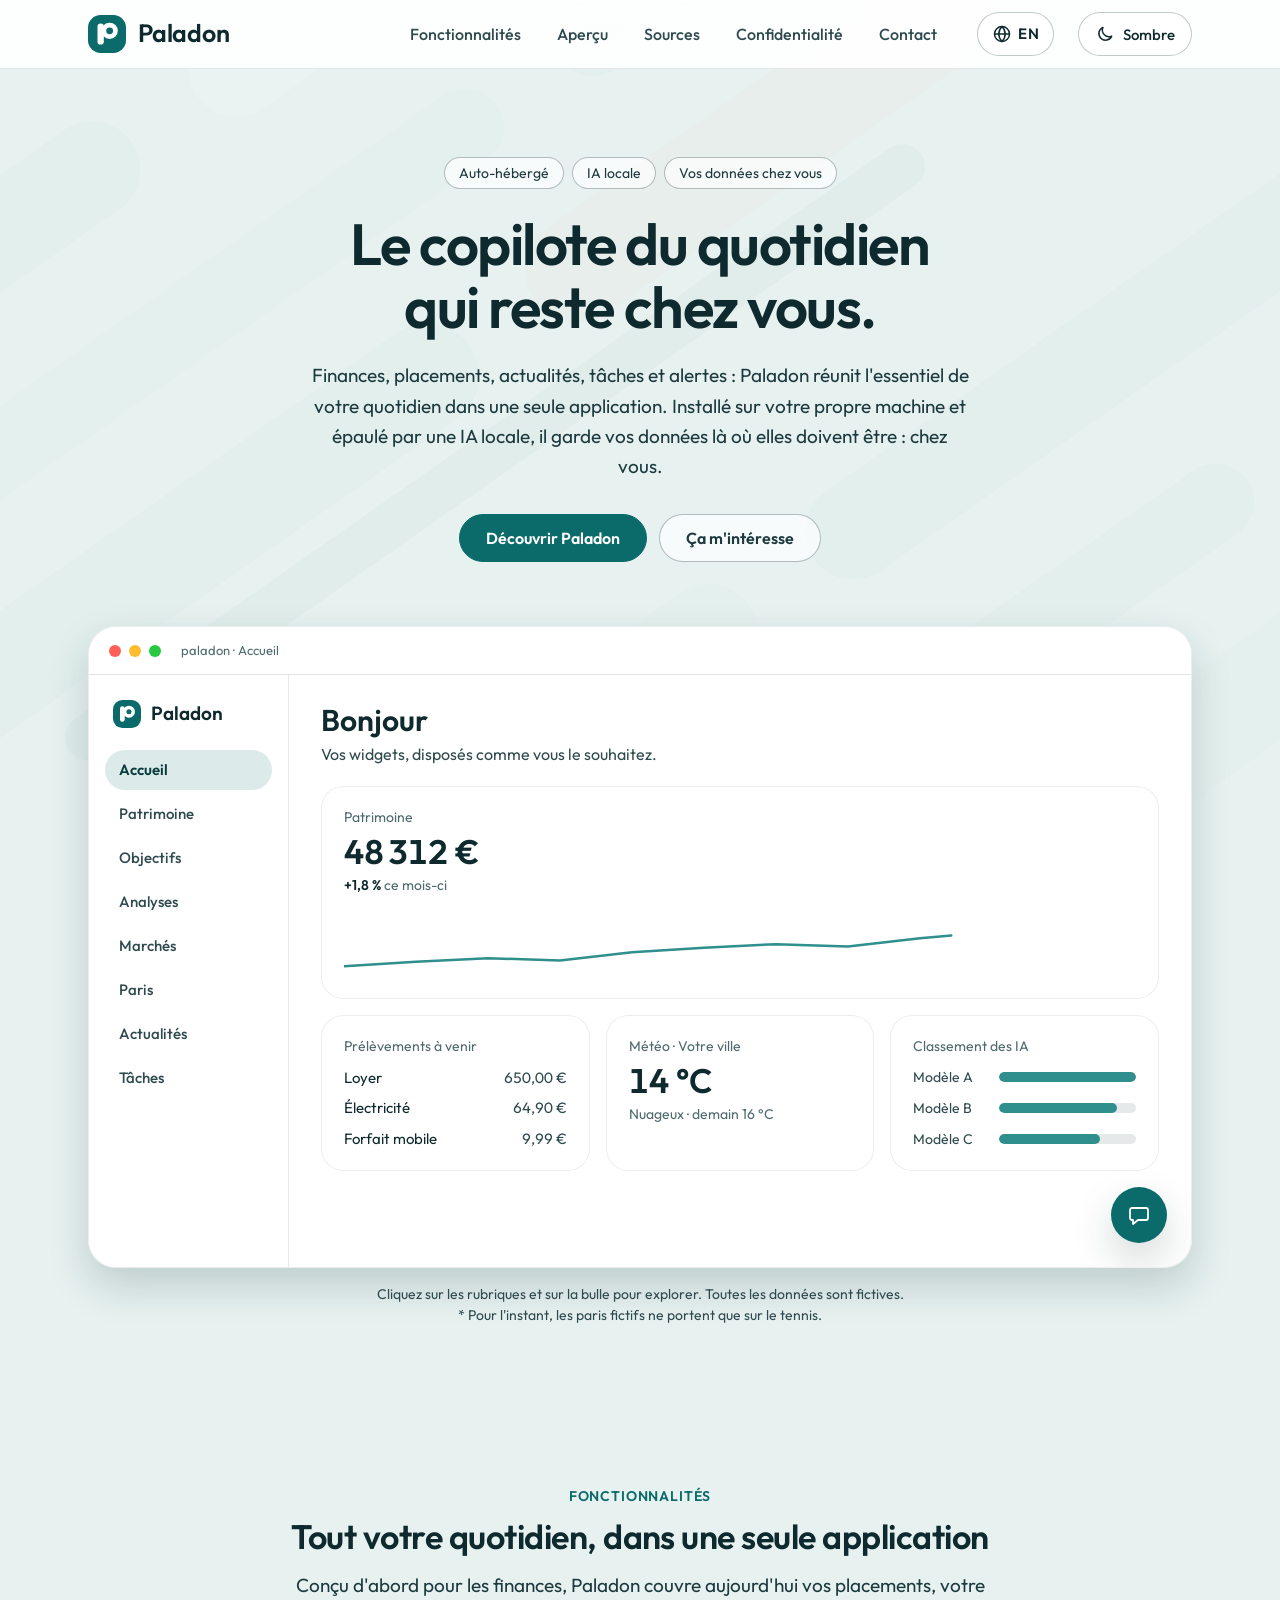
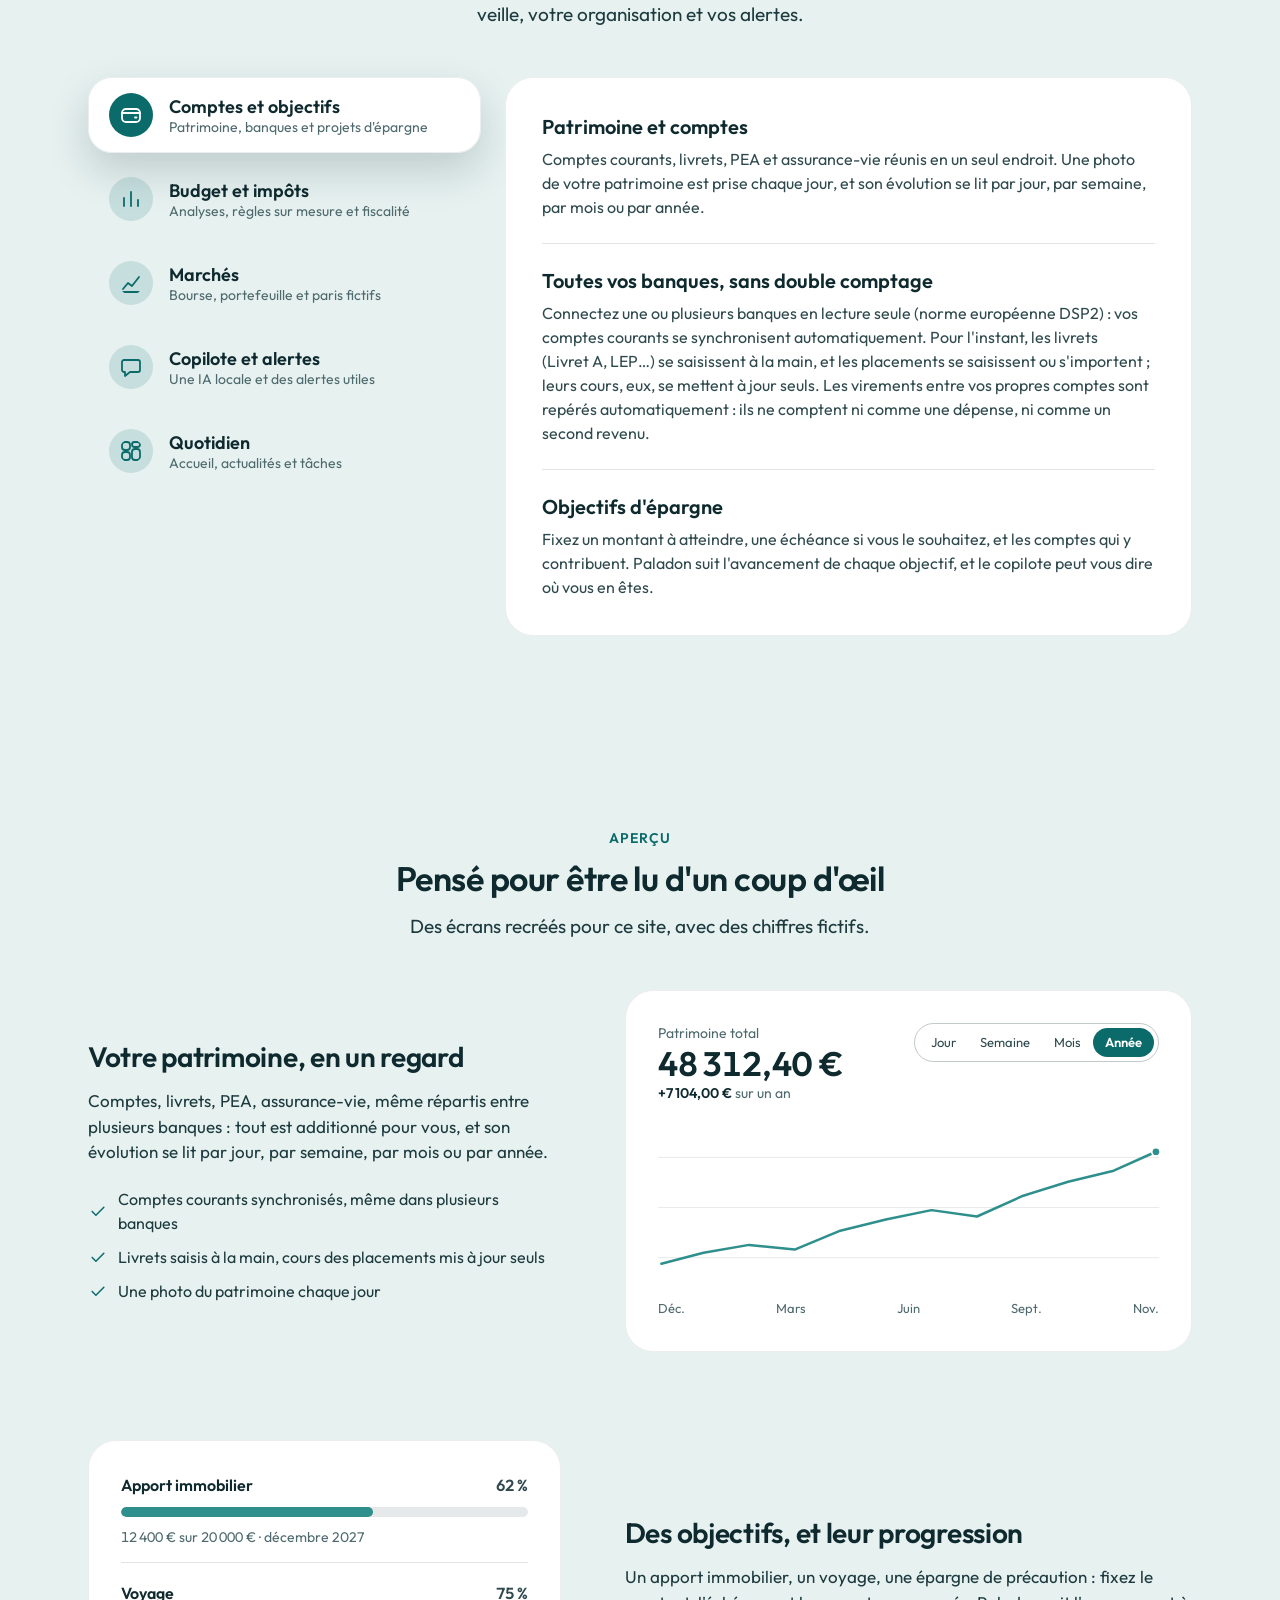
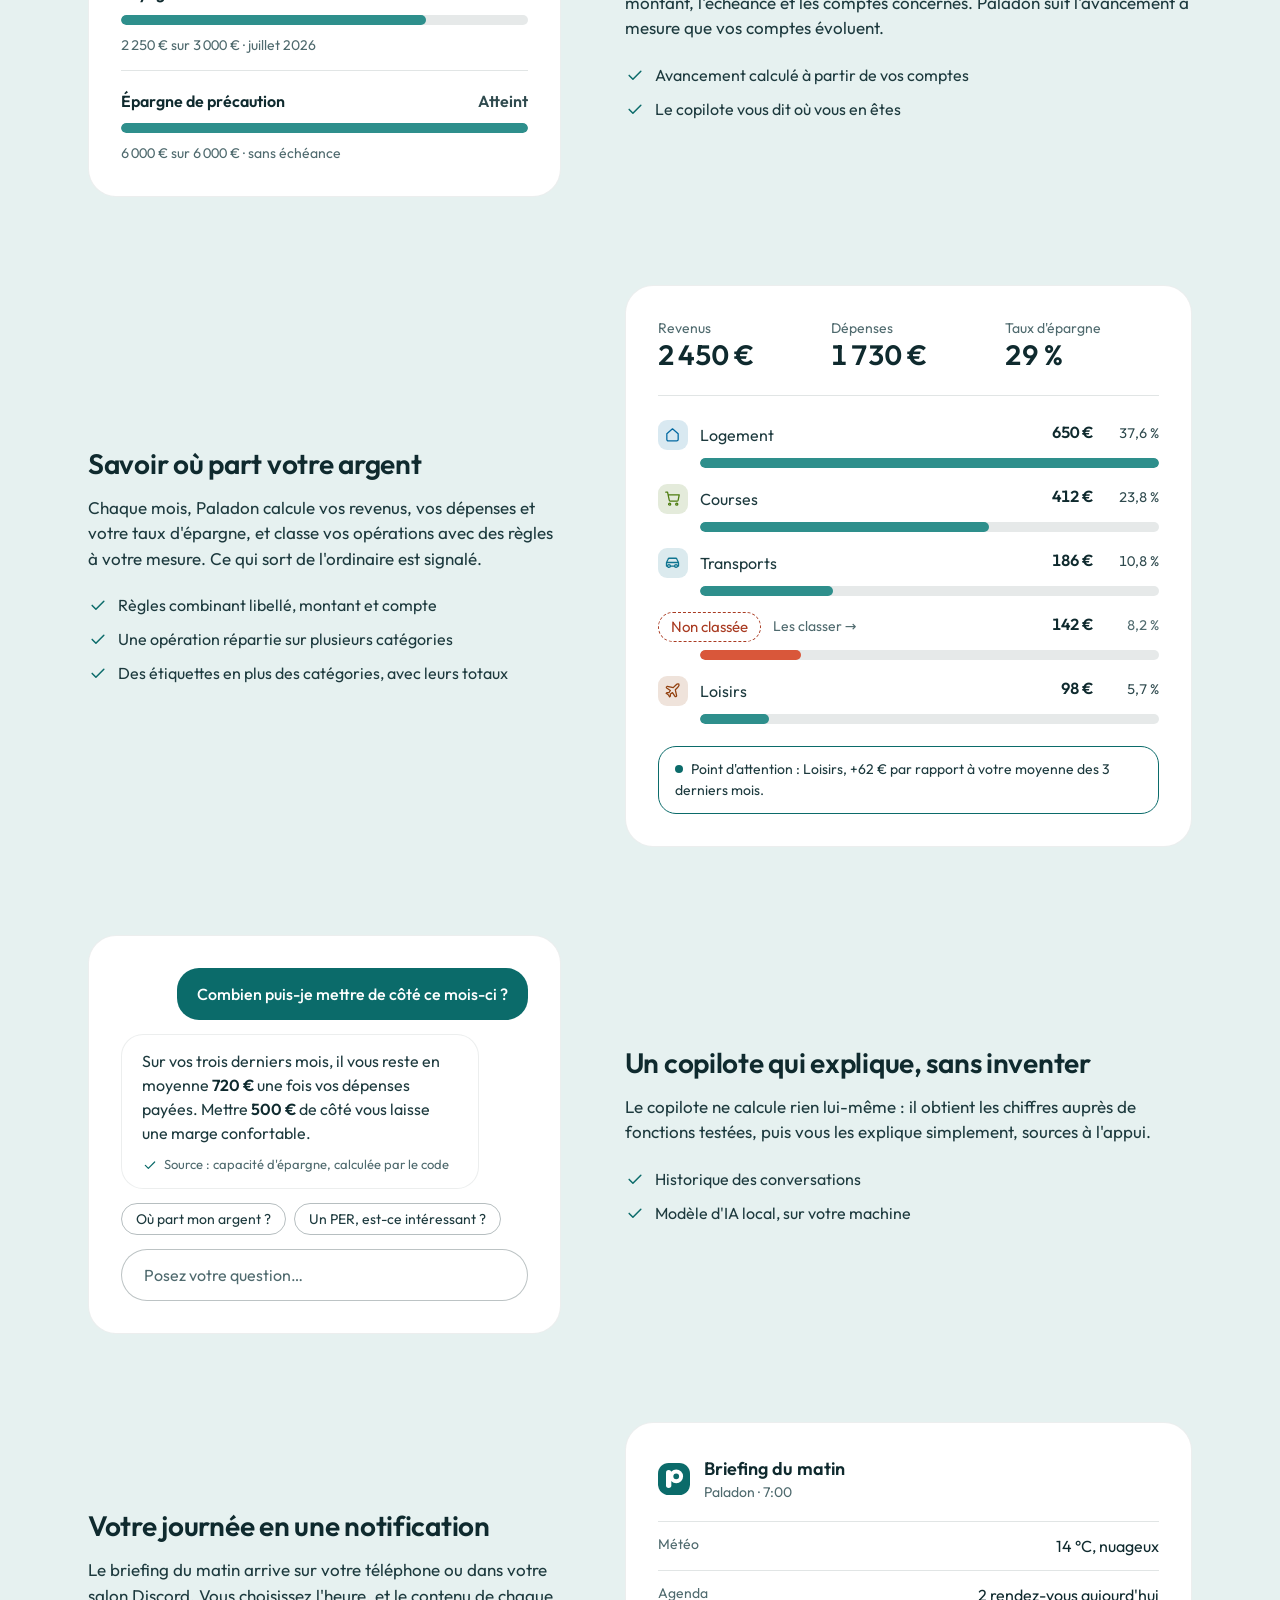
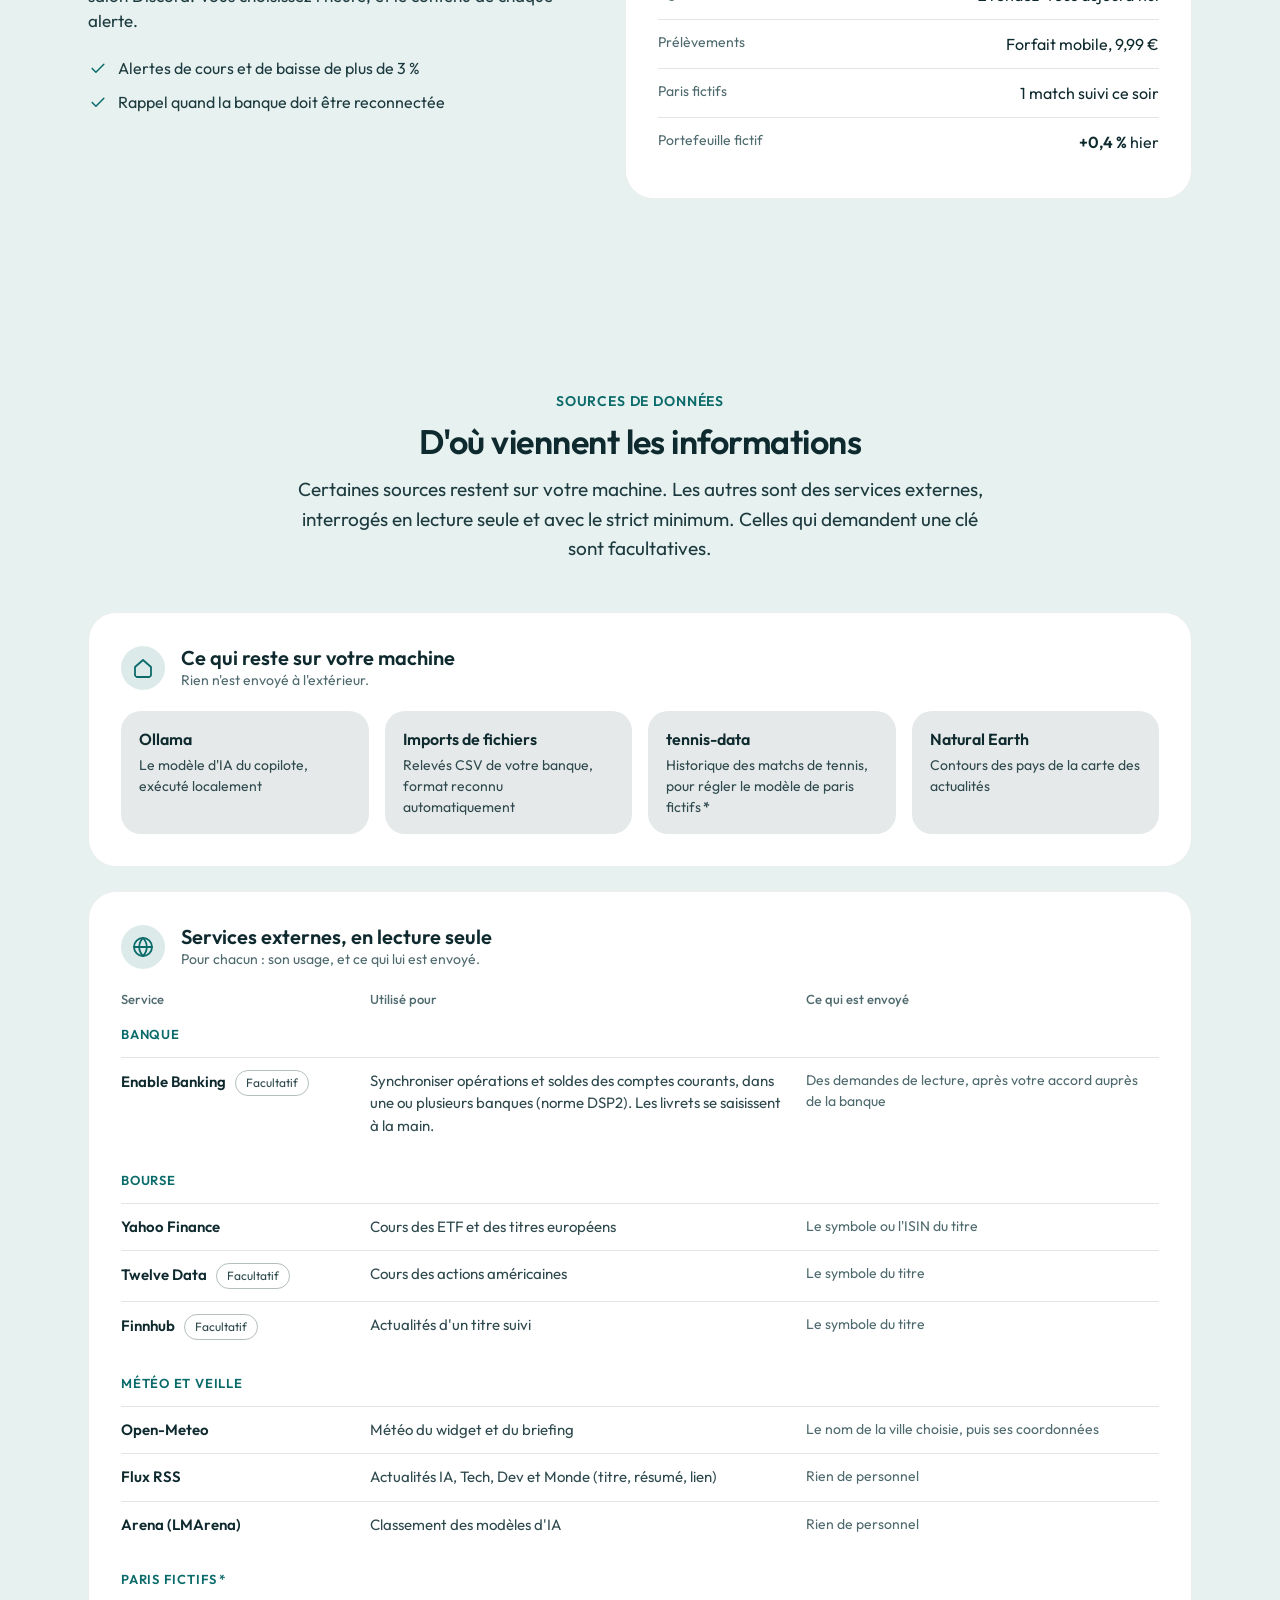
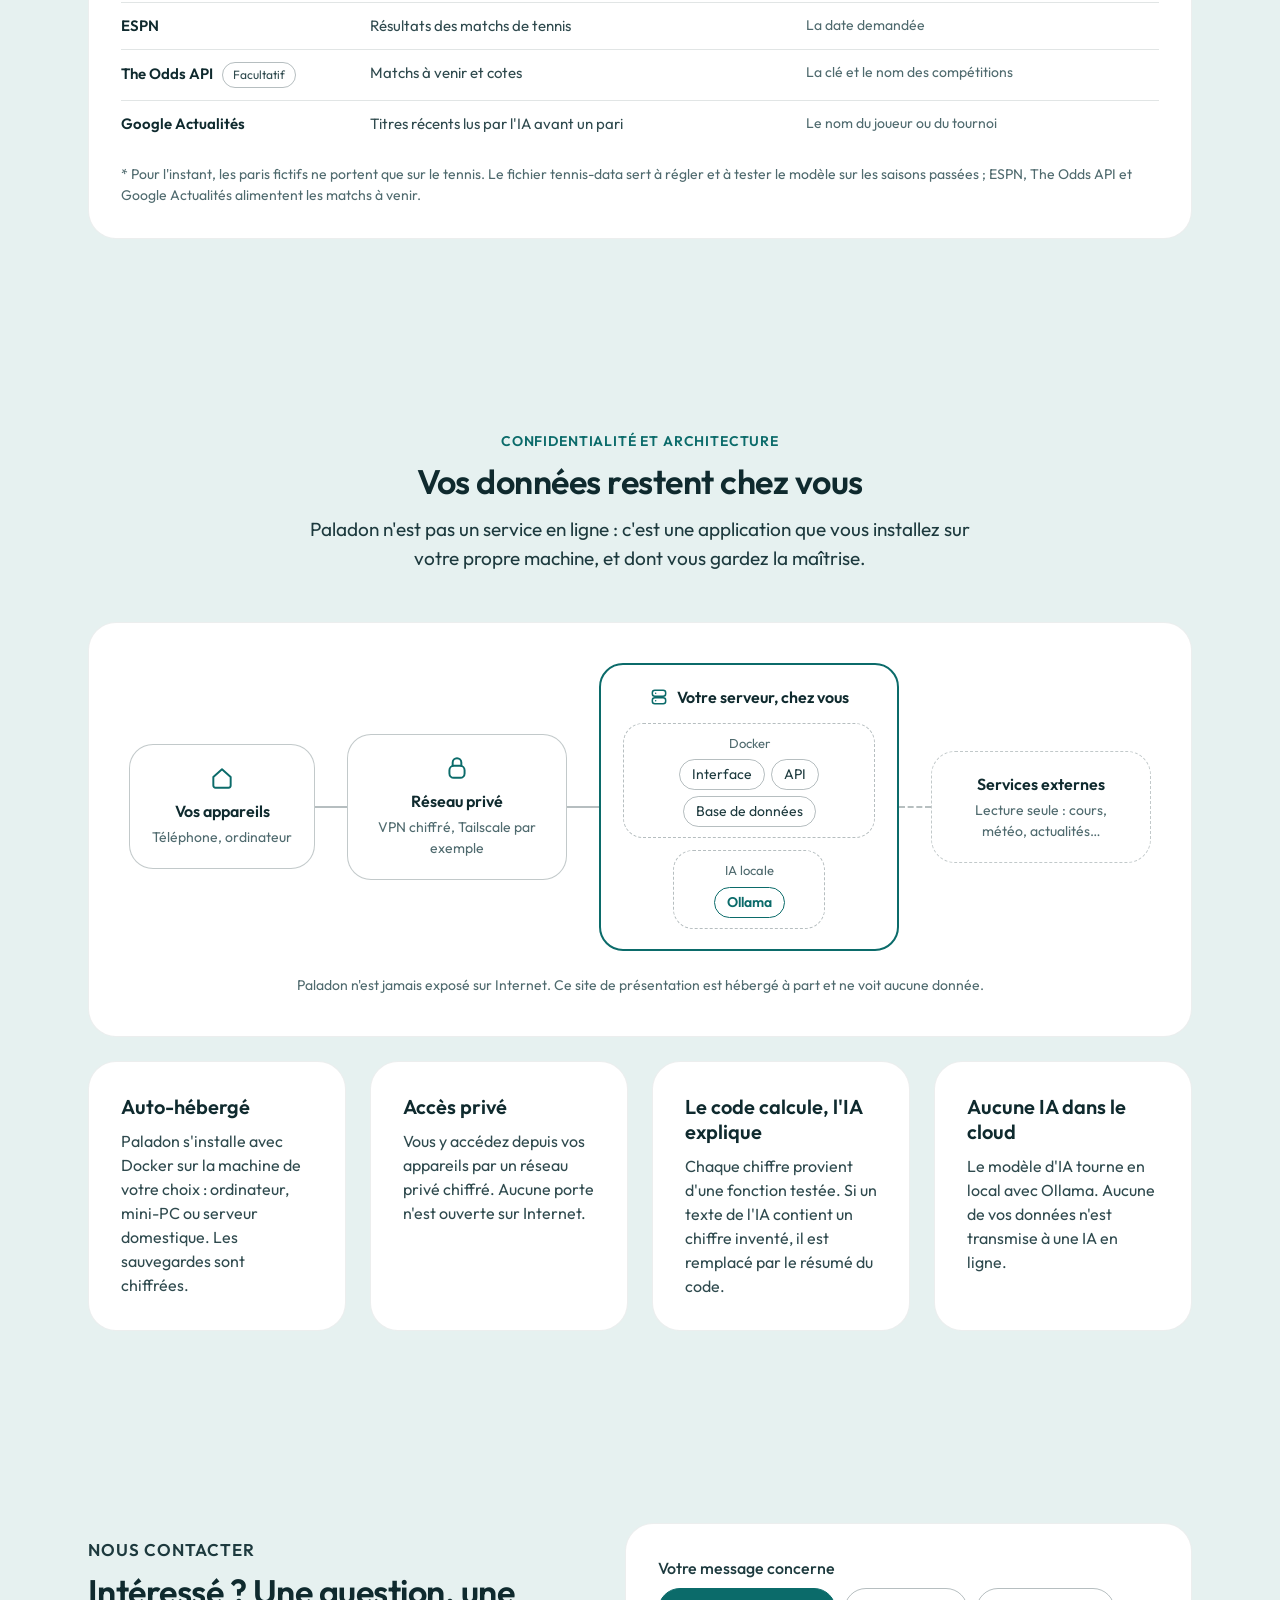
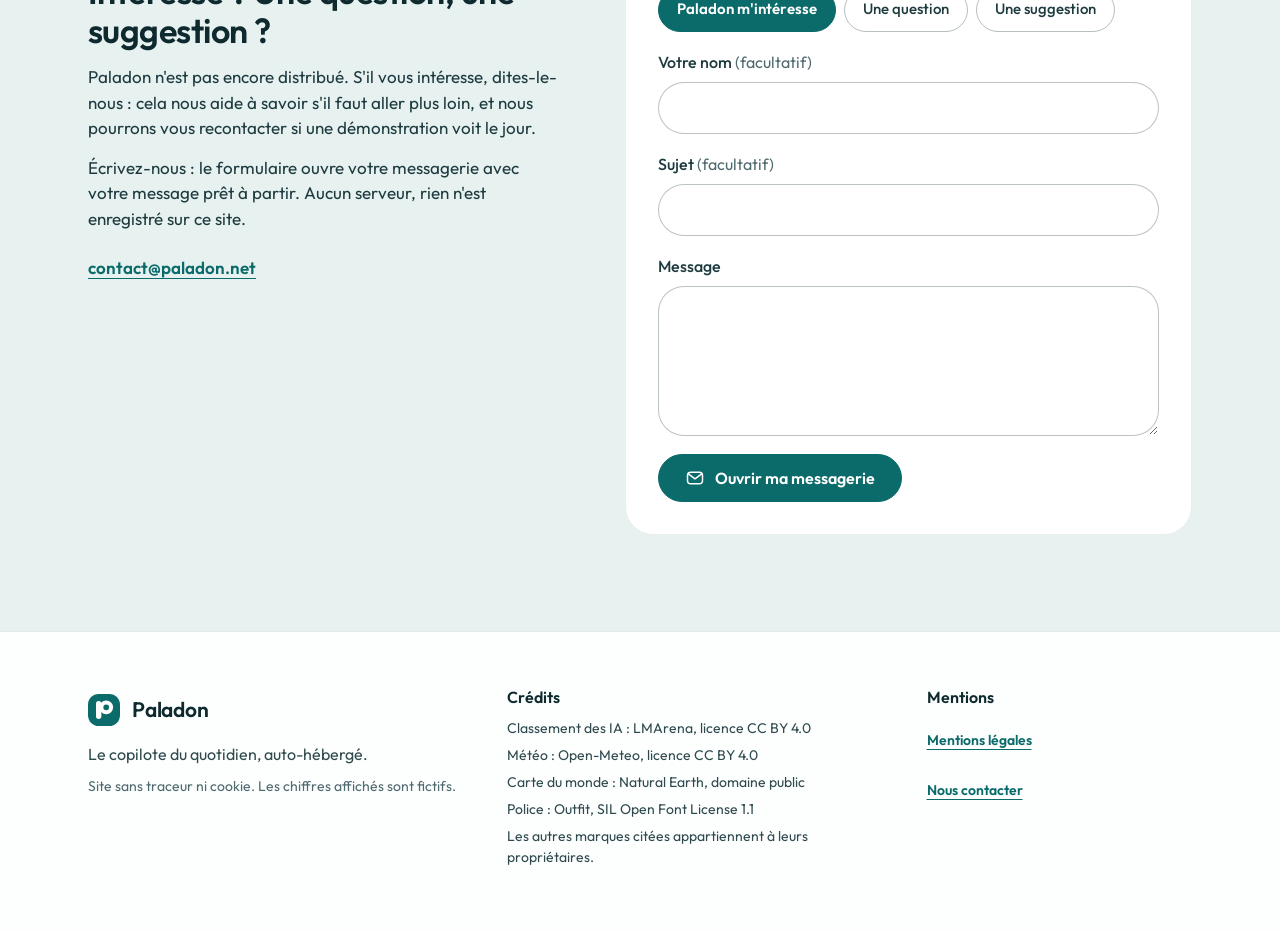
==== commit 5643260e: "Contact : solutions de secours si la messagerie ne s'ouvre pas Sans logiciel de mail associé aux lie" ====
--- a/index.html
+++ b/index.html
@@ -887,6 +887,15 @@
           <svg class="icon" aria-hidden="true" focusable="false"><use href="#i-mail"/></svg>
           Ouvrir ma messagerie
         </button>
+        <div class="mail-fallback" id="cf-fallback" hidden>
+          <p>Votre messagerie ne s'est pas ouverte&nbsp;? Envoyez le message depuis votre webmail, ou copiez-le et écrivez à <a class="link" href="mailto:contact@paladon.net">contact@paladon.net</a>.</p>
+          <div class="fallback-actions">
+            <a class="btn btn-secondary btn-sm" id="cf-gmail" href="#" target="_blank" rel="noopener noreferrer">Ouvrir dans Gmail</a>
+            <a class="btn btn-secondary btn-sm" id="cf-outlook" href="#" target="_blank" rel="noopener noreferrer">Ouvrir dans Outlook.com</a>
+            <button class="btn btn-secondary btn-sm" type="button" id="cf-copy">Copier le message</button>
+          </div>
+          <p class="copy-status" id="cf-copy-status" role="status"></p>
+        </div>
       </form>
     </div>
   </section>
--- a/assets/css/style.css
+++ b/assets/css/style.css
@@ -145,27 +145,37 @@
   pointer-events: none;
   opacity: var(--stripes-opacity);
 }
-/* Chaque bande glisse le long de sa propre direction, à des vitesses différentes.
-   Déplacement de ±140 px en 24 à 36 s : visible mais calme, jamais gênant pour la lecture. */
+/* Chaque bande glisse le long de sa propre direction, à vitesse constante (pas de départ
+   arrêté) et décalée des autres : il y a toujours du mouvement, lent et régulier.
+   Environ 12 à 16 px par seconde ; coupé par prefers-reduced-motion. */
 .stripes rect {
-  animation: stripe-drift 24s ease-in-out infinite alternate;
+  animation: stripe-drift 22s linear infinite alternate;
 }
 .stripes rect:nth-child(3n + 2) {
-  animation-duration: 30s;
+  animation-duration: 27s;
   animation-direction: alternate-reverse;
 }
 .stripes rect:nth-child(3n) {
-  animation-duration: 36s;
-}
-.stripes rect:nth-child(4n) {
-  animation-delay: -12s;
-}
+  animation-duration: 32s;
+}
+.stripes rect:nth-child(2) { animation-delay: -7s; }
+.stripes rect:nth-child(3) { animation-delay: -19s; }
+.stripes rect:nth-child(4) { animation-delay: -4s; }
+.stripes rect:nth-child(5) { animation-delay: -13s; }
+.stripes rect:nth-child(6) { animation-delay: -22s; }
+.stripes rect:nth-child(7) { animation-delay: -9s; }
+.stripes rect:nth-child(8) { animation-delay: -16s; }
+.stripes rect:nth-child(9) { animation-delay: -2s; }
+.stripes rect:nth-child(10) { animation-delay: -25s; }
+.stripes rect:nth-child(11) { animation-delay: -11s; }
+.stripes rect:nth-child(12) { animation-delay: -18s; }
+.stripes rect:nth-child(13) { animation-delay: -6s; }
 @keyframes stripe-drift {
   from {
-    transform: translateX(-140px);
+    transform: translateX(-170px);
   }
   to {
-    transform: translateX(140px);
+    transform: translateX(170px);
   }
 }
 
@@ -1411,7 +1421,8 @@
 .node-host {
   flex: 1 1 auto;
   max-width: none;
-  border-color: var(--accent);
+  /* 2 px : un trait de 1 px placé entre deux pixels paraît pâle sous Safari */
+  border: 2px solid var(--accent);
 }
 .host-inner {
   display: flex;
@@ -1600,6 +1611,38 @@
   align-self: flex-start;
 }
 
+/* Solutions de secours si la messagerie ne s'ouvre pas */
+.mail-fallback {
+  display: flex;
+  flex-direction: column;
+  gap: 12px;
+  padding: 16px 18px;
+  border: 1px solid var(--chip-border);
+  border-radius: 20px;
+  font-size: 15px;
+  color: var(--text-body);
+}
+.fallback-actions {
+  display: flex;
+  flex-wrap: wrap;
+  gap: 8px;
+}
+.contact-form .fallback-actions .btn {
+  align-self: auto;
+}
+.btn-sm {
+  min-height: 44px;
+  padding: 0 18px;
+  font-size: 15px;
+}
+.copy-status {
+  font-size: 14px;
+  color: var(--accent);
+}
+.copy-status:empty {
+  display: none;
+}
+
 /* ---------- Pied de page ---------- */
 .site-footer {
   padding: 56px 0 64px;
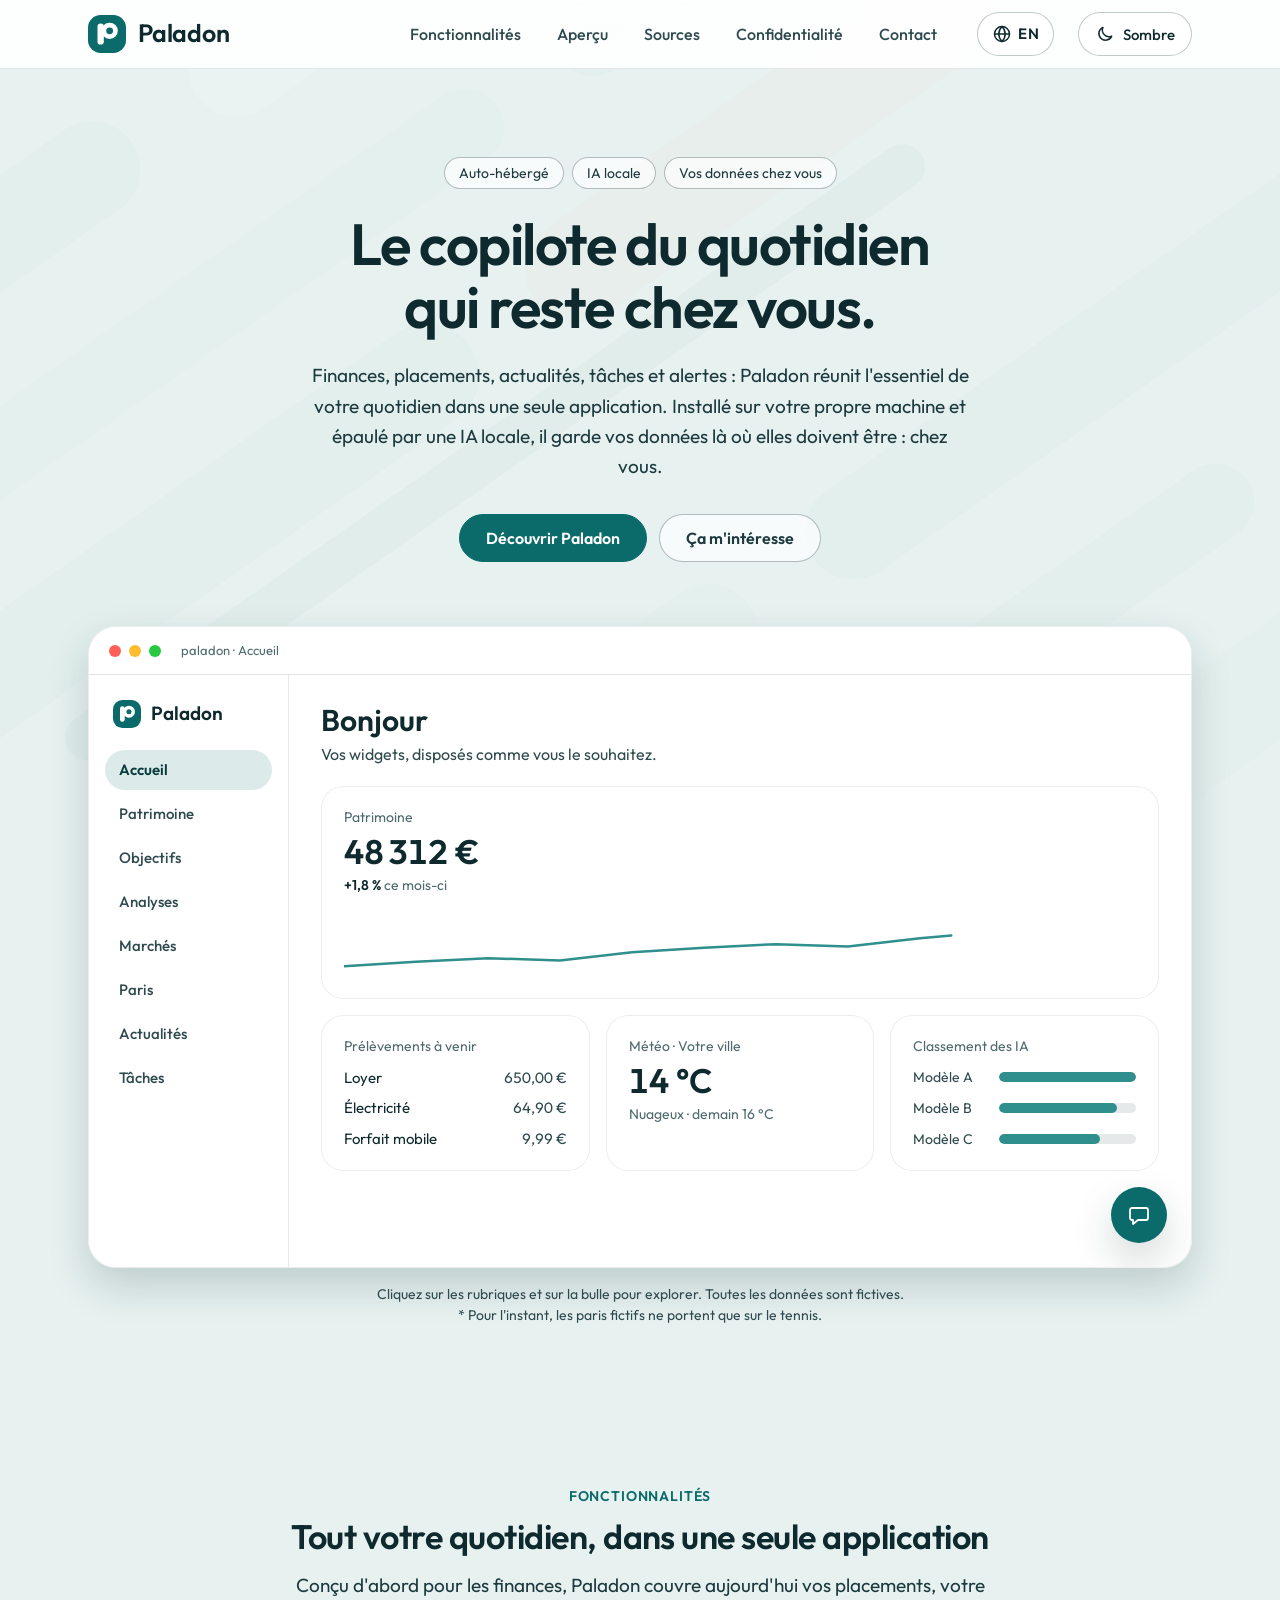
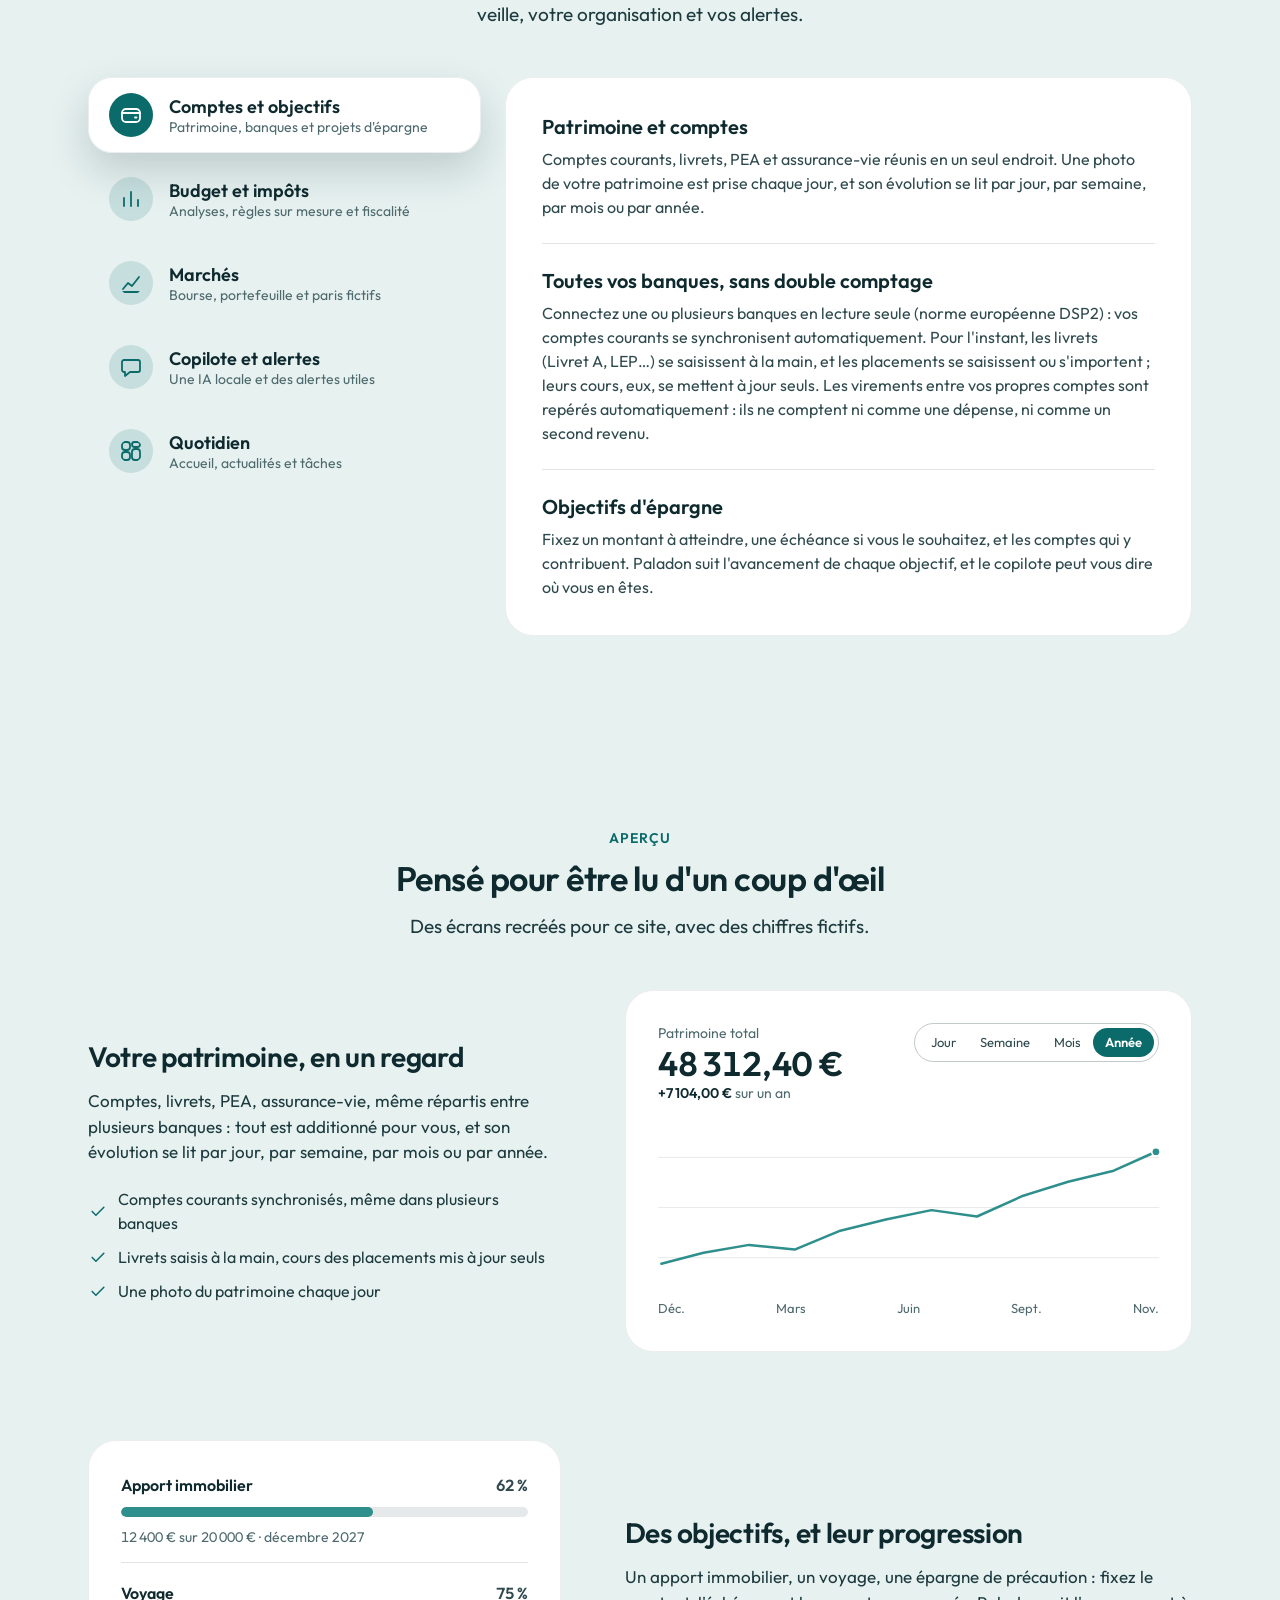
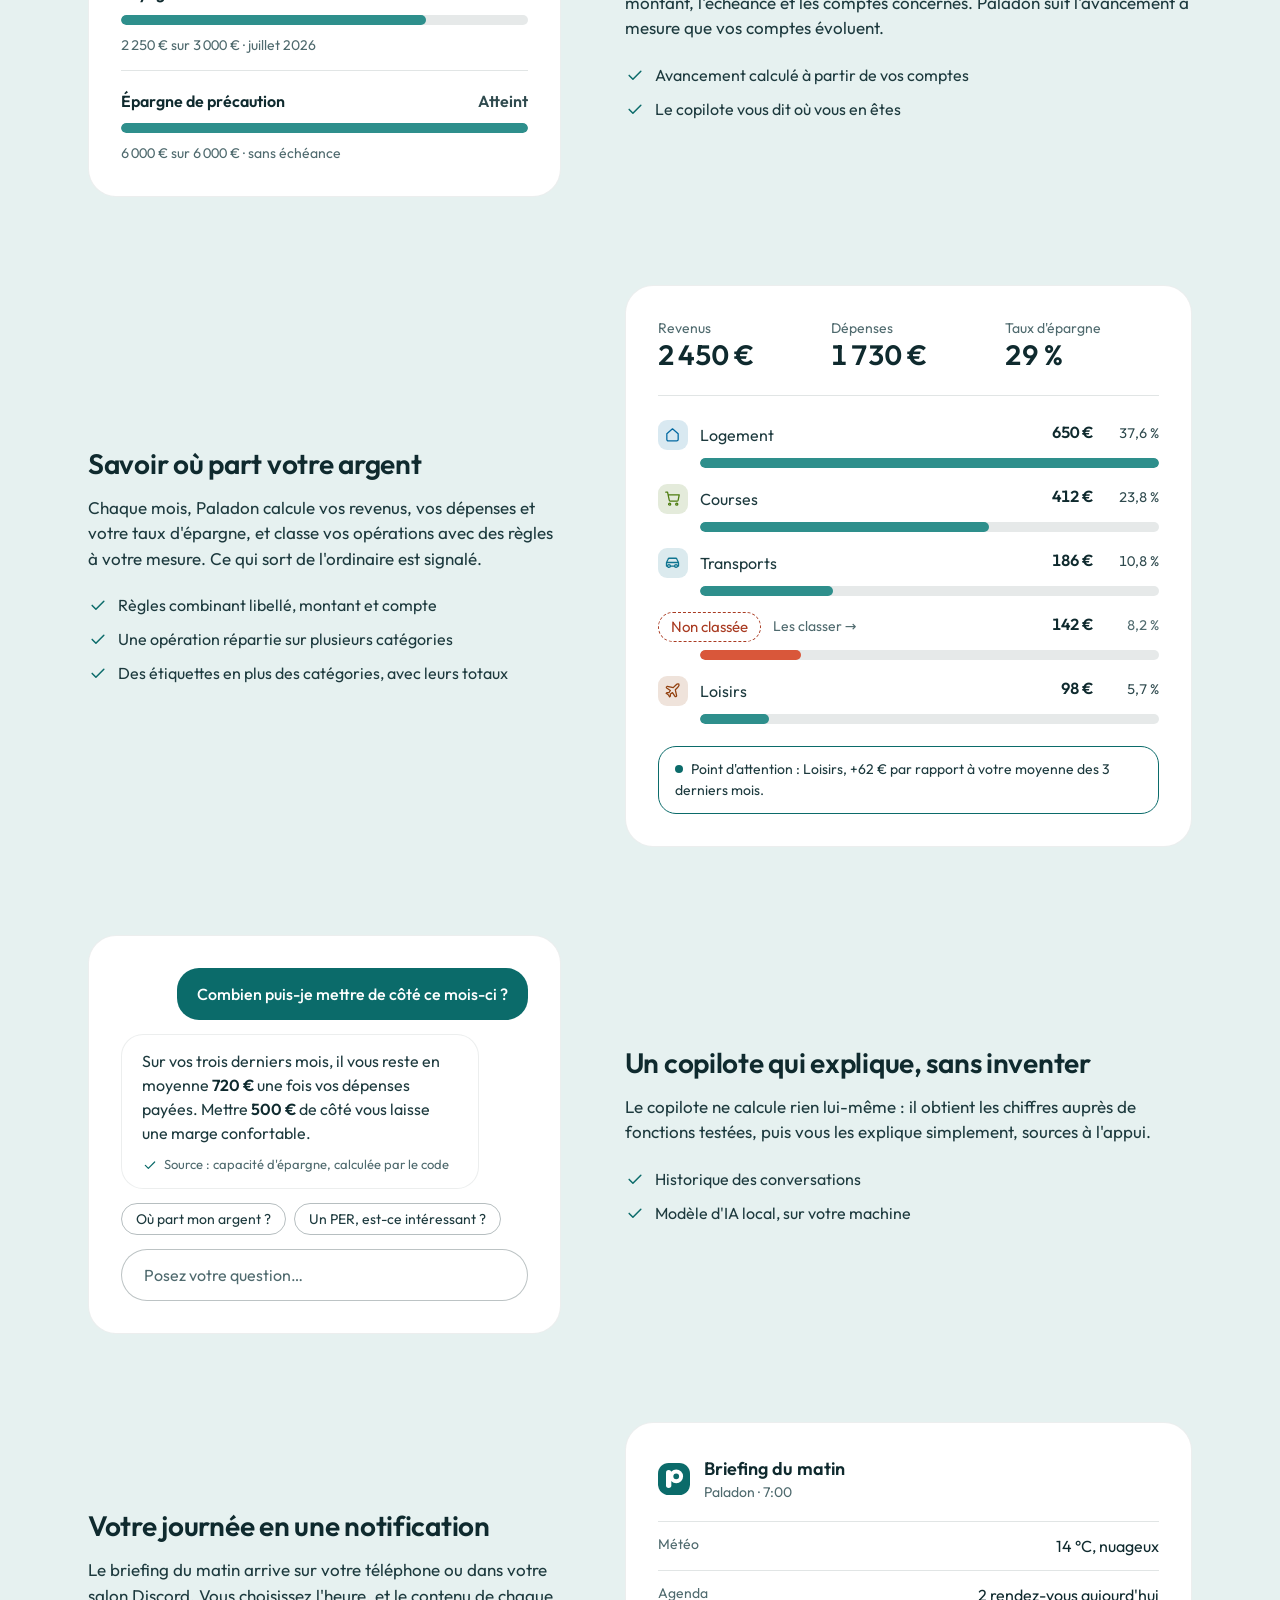
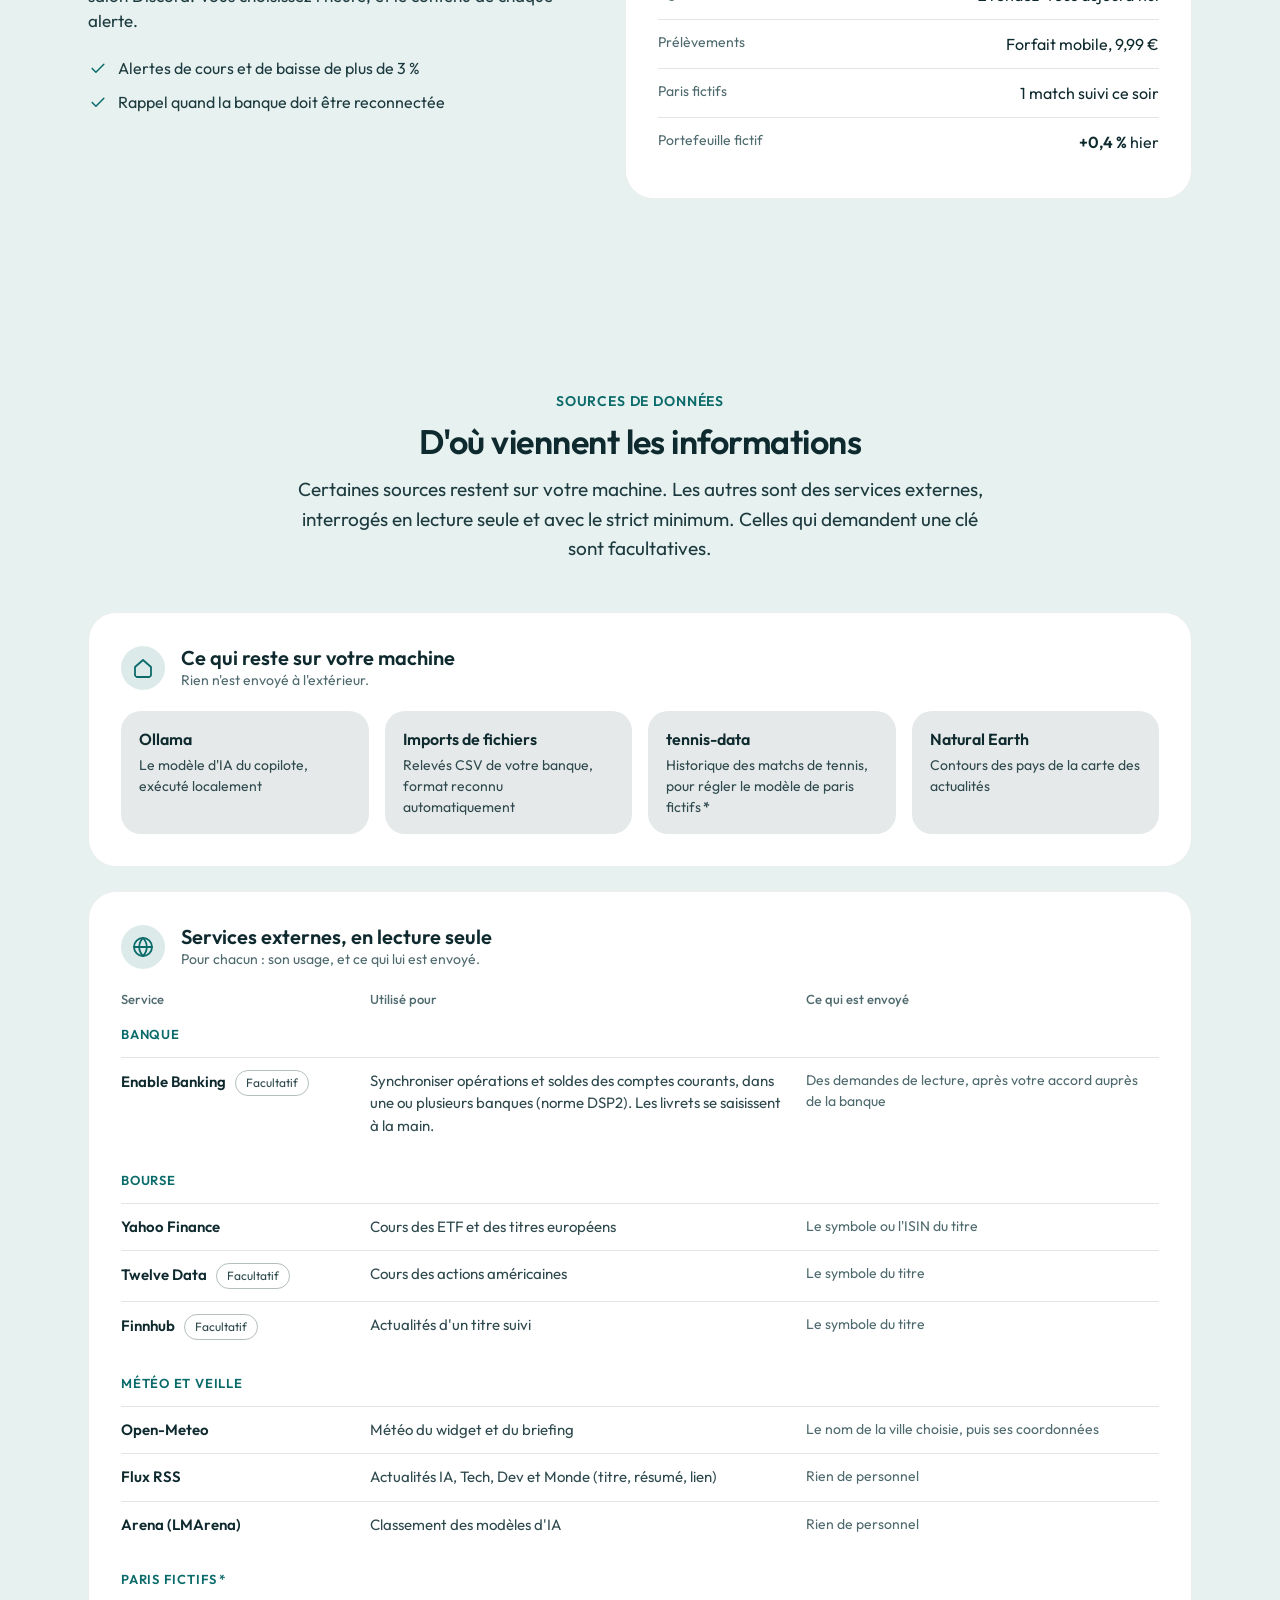
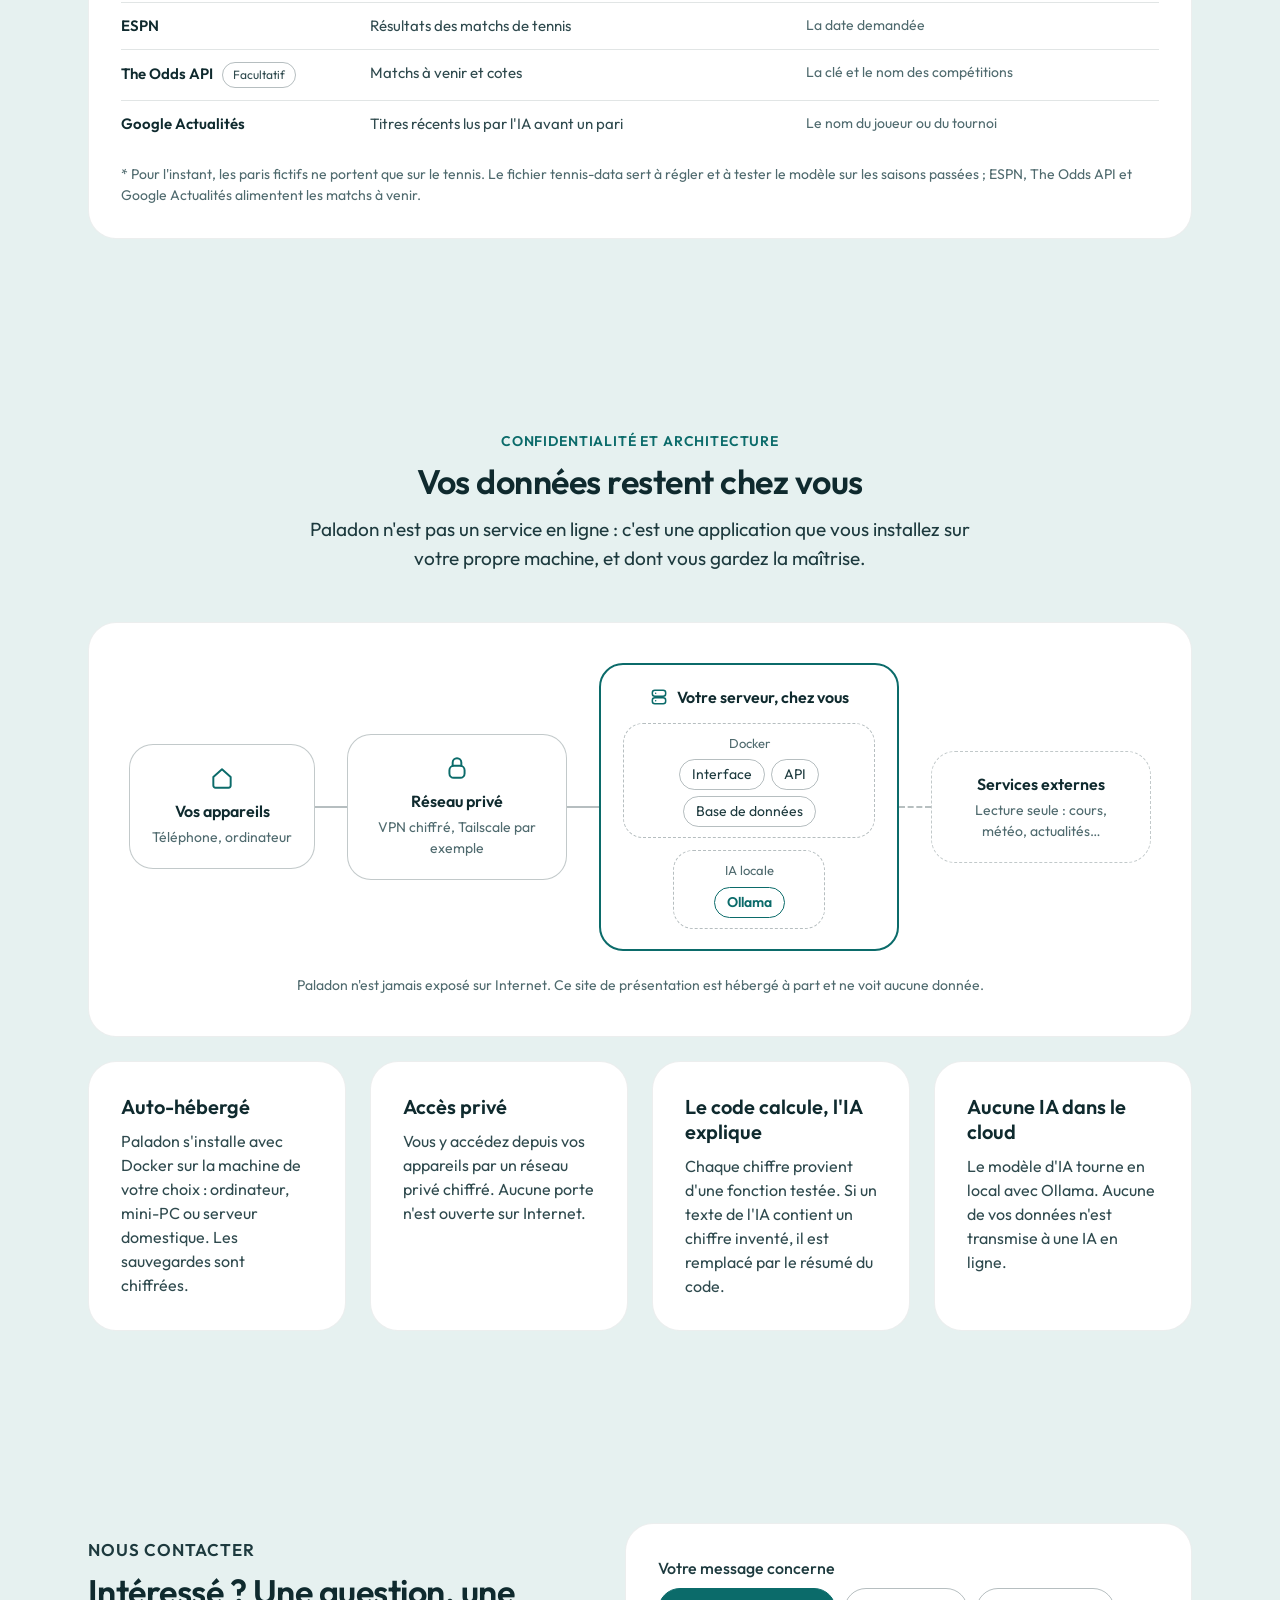
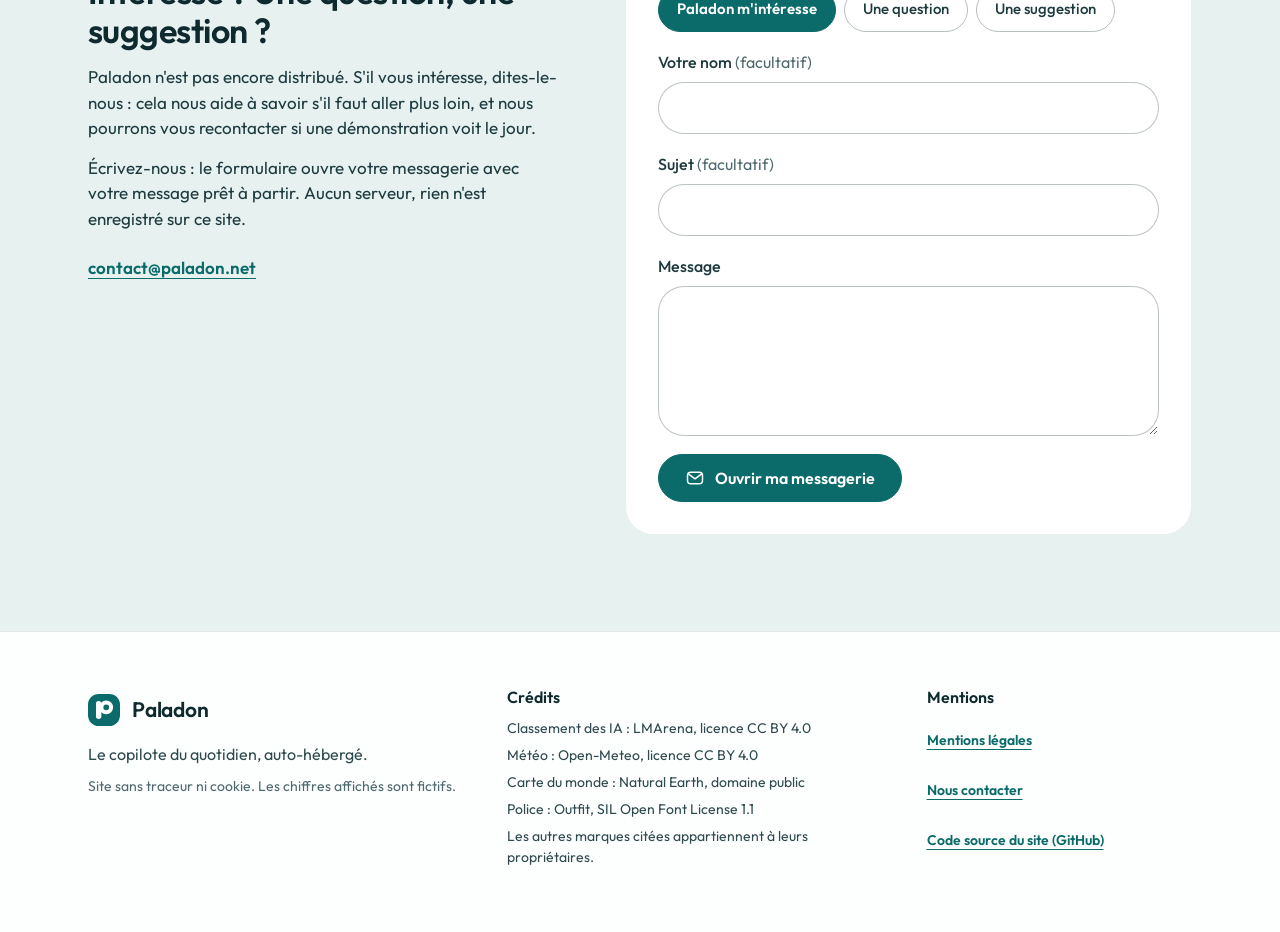
==== commit b2af353a: "Pied de page : lien vers le code source du site Co-Authored-By: Claude Opus 5.5 <noreply@anthropic.c" ====
--- a/index.html
+++ b/index.html
@@ -927,6 +927,7 @@
       <ul class="credits" role="list">
         <li><a class="link" href="mentions-legales.html">Mentions légales</a></li>
         <li><a class="link" href="#contact">Nous contacter</a></li>
+        <li><a class="link" href="https://github.com/Kramaloww/Paladon-vitrine" target="_blank" rel="noopener noreferrer">Code source du site (GitHub)</a></li>
       </ul>
     </div>
   </div>
--- a/assets/css/style.css
+++ b/assets/css/style.css
@@ -1945,6 +1945,16 @@
   color: var(--danger) !important;
   font-weight: 500;
 }
+.footer-links {
+  display: flex;
+  flex-wrap: wrap;
+  gap: 4px 24px;
+}
+.footer-links .link {
+  display: inline-flex;
+  align-items: center;
+  min-height: 44px;
+}
 .footer-simple {
   display: flex;
   flex-wrap: wrap;
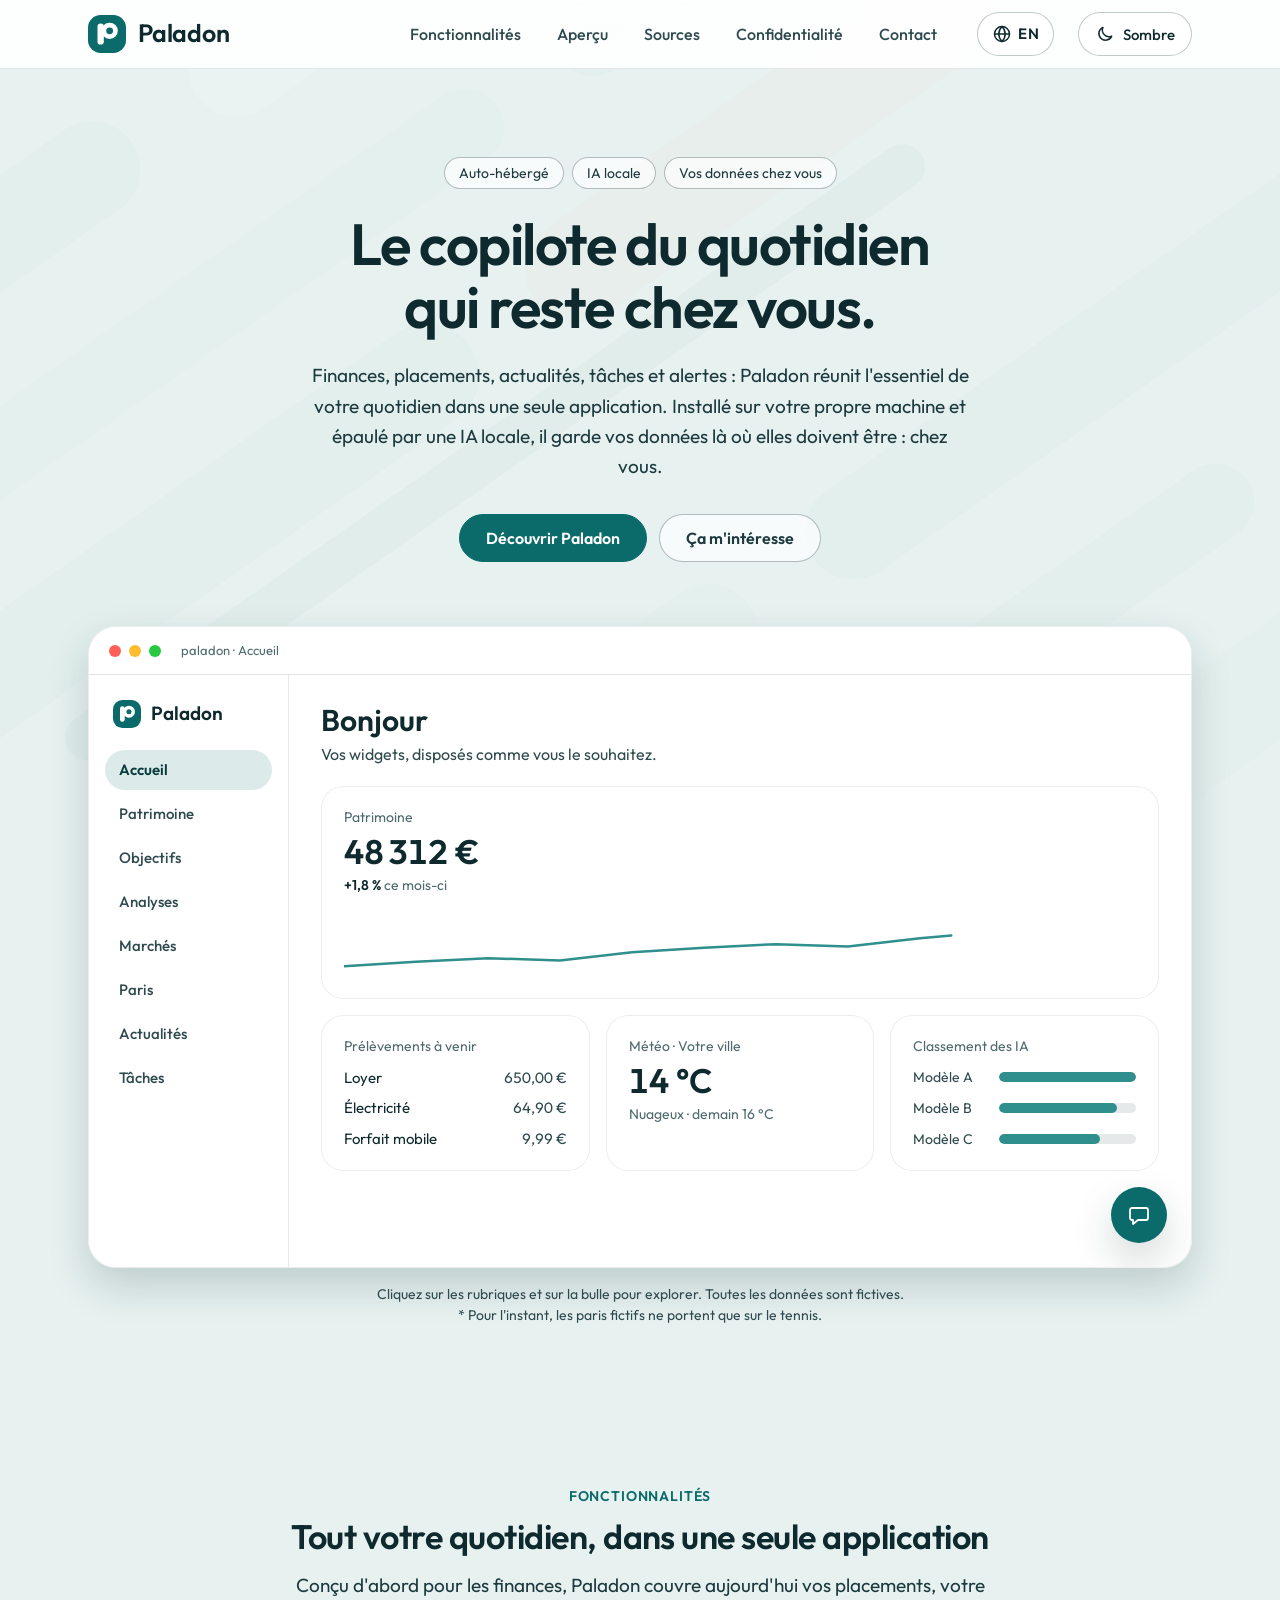
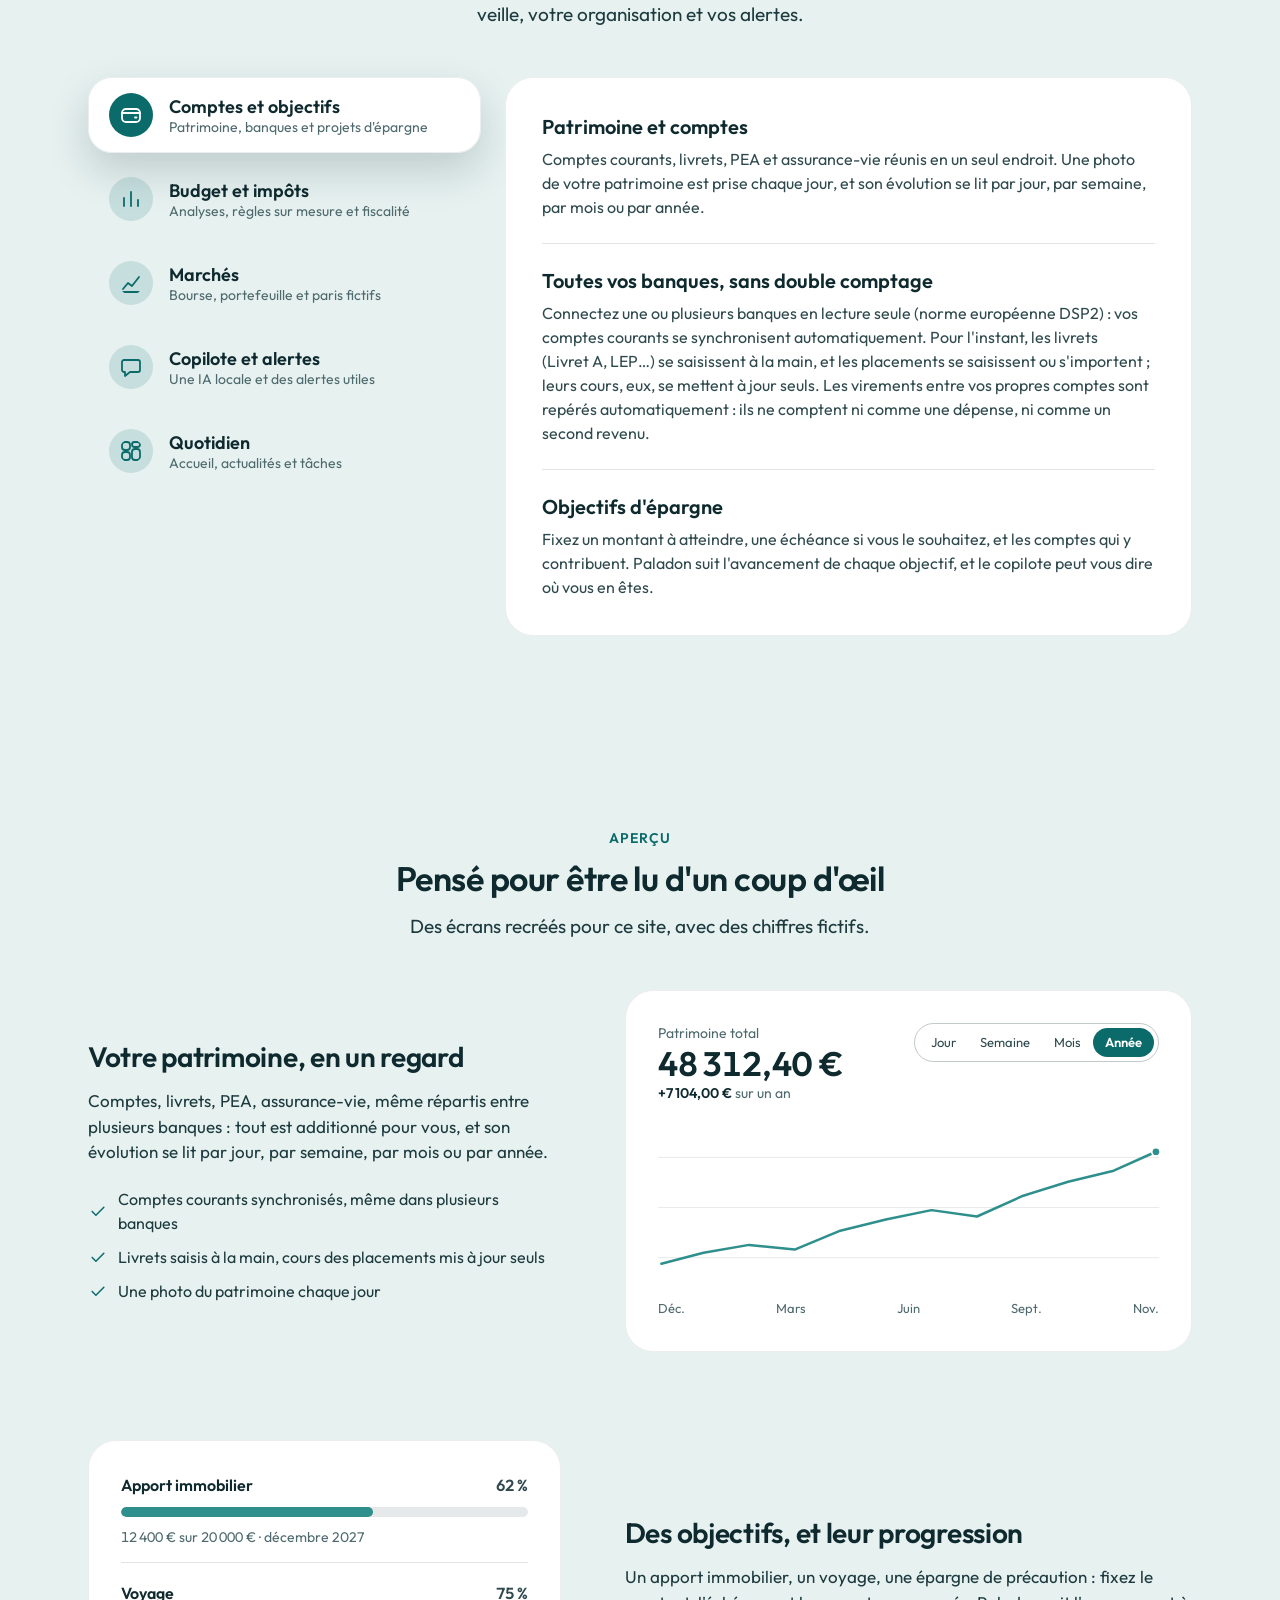
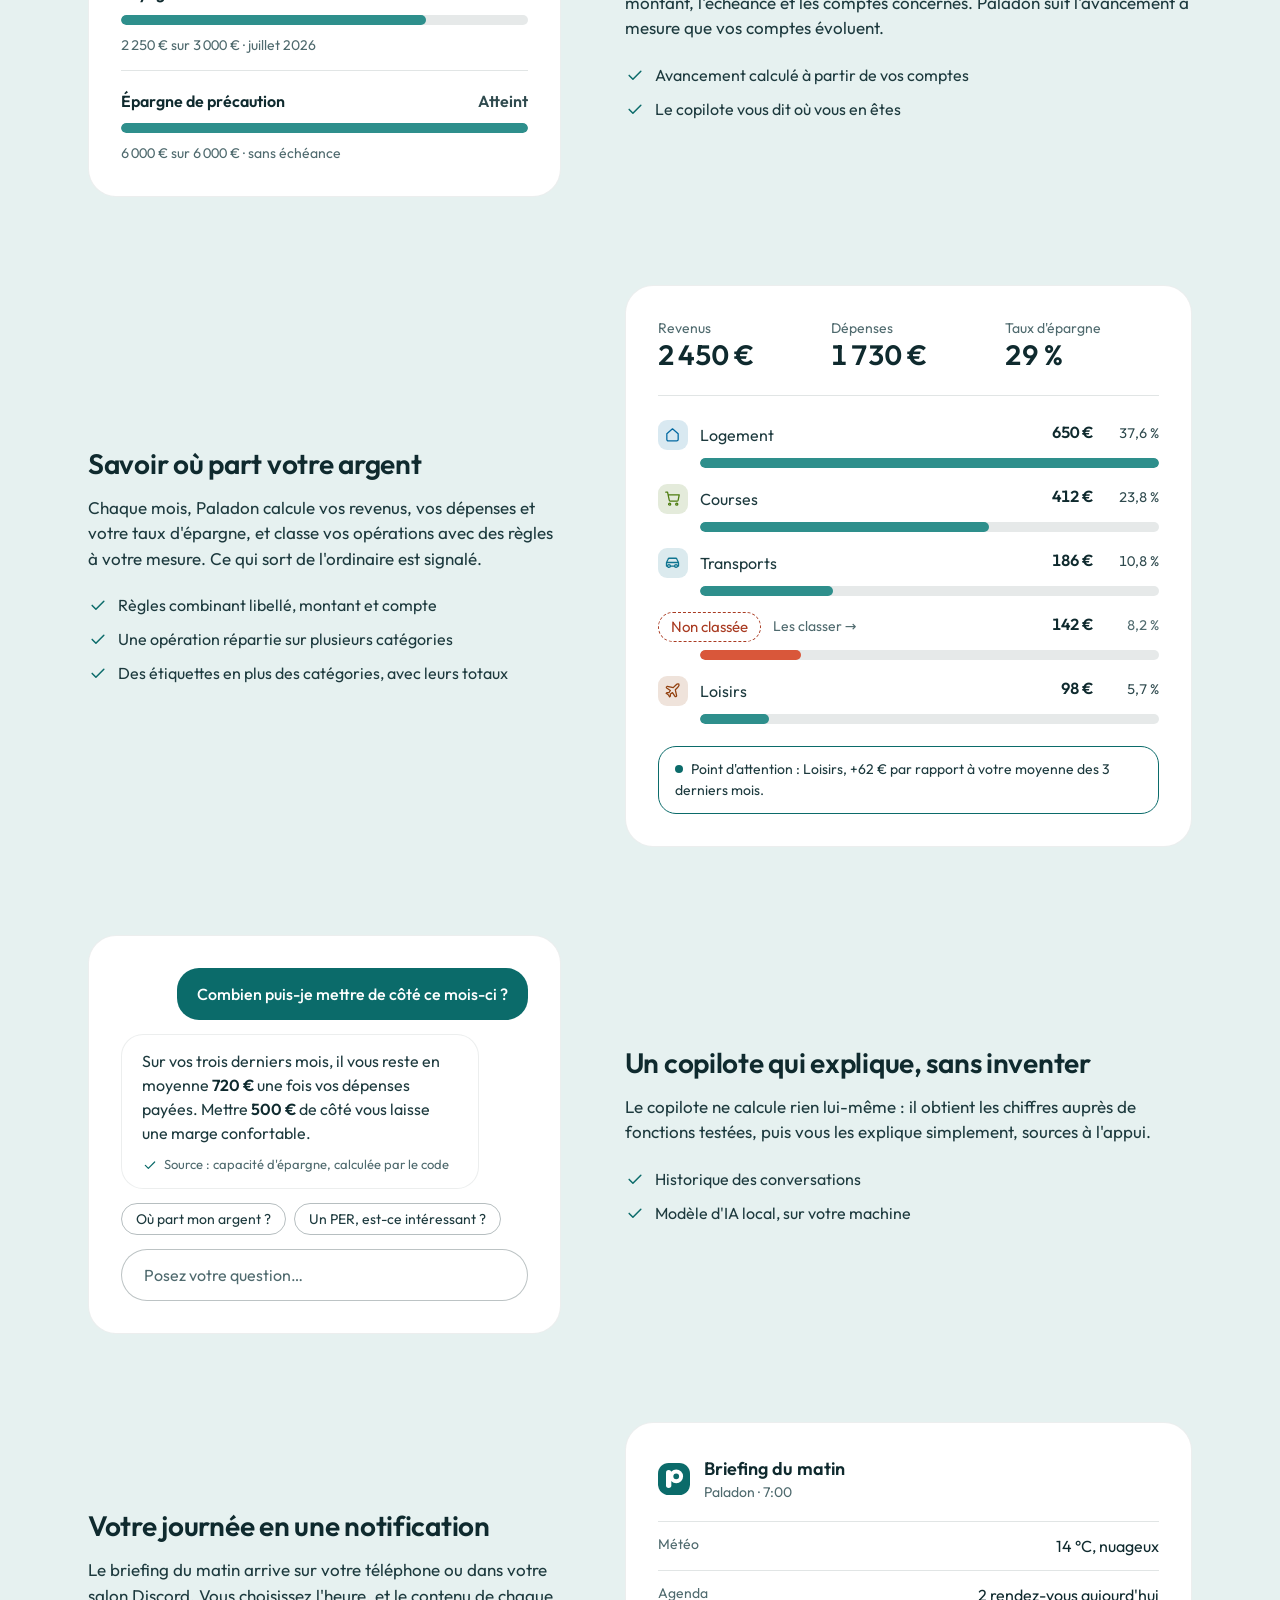
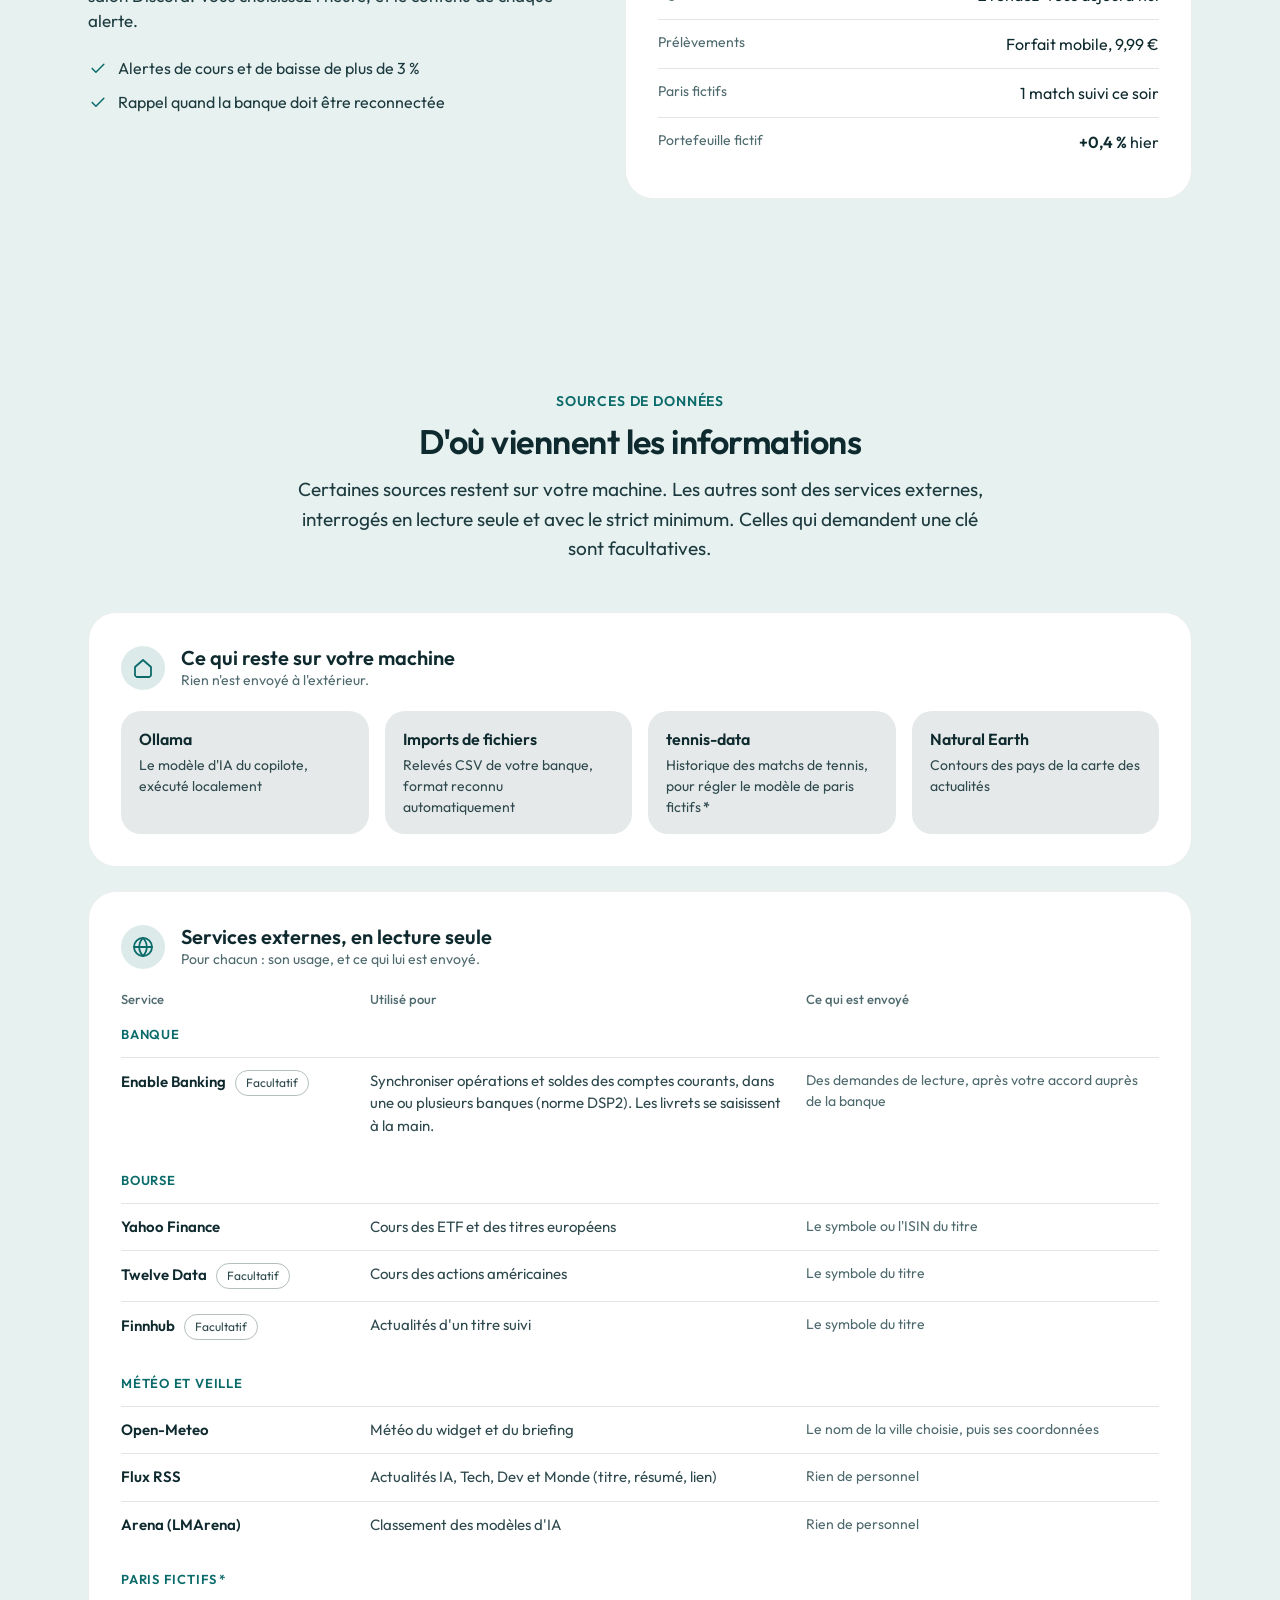
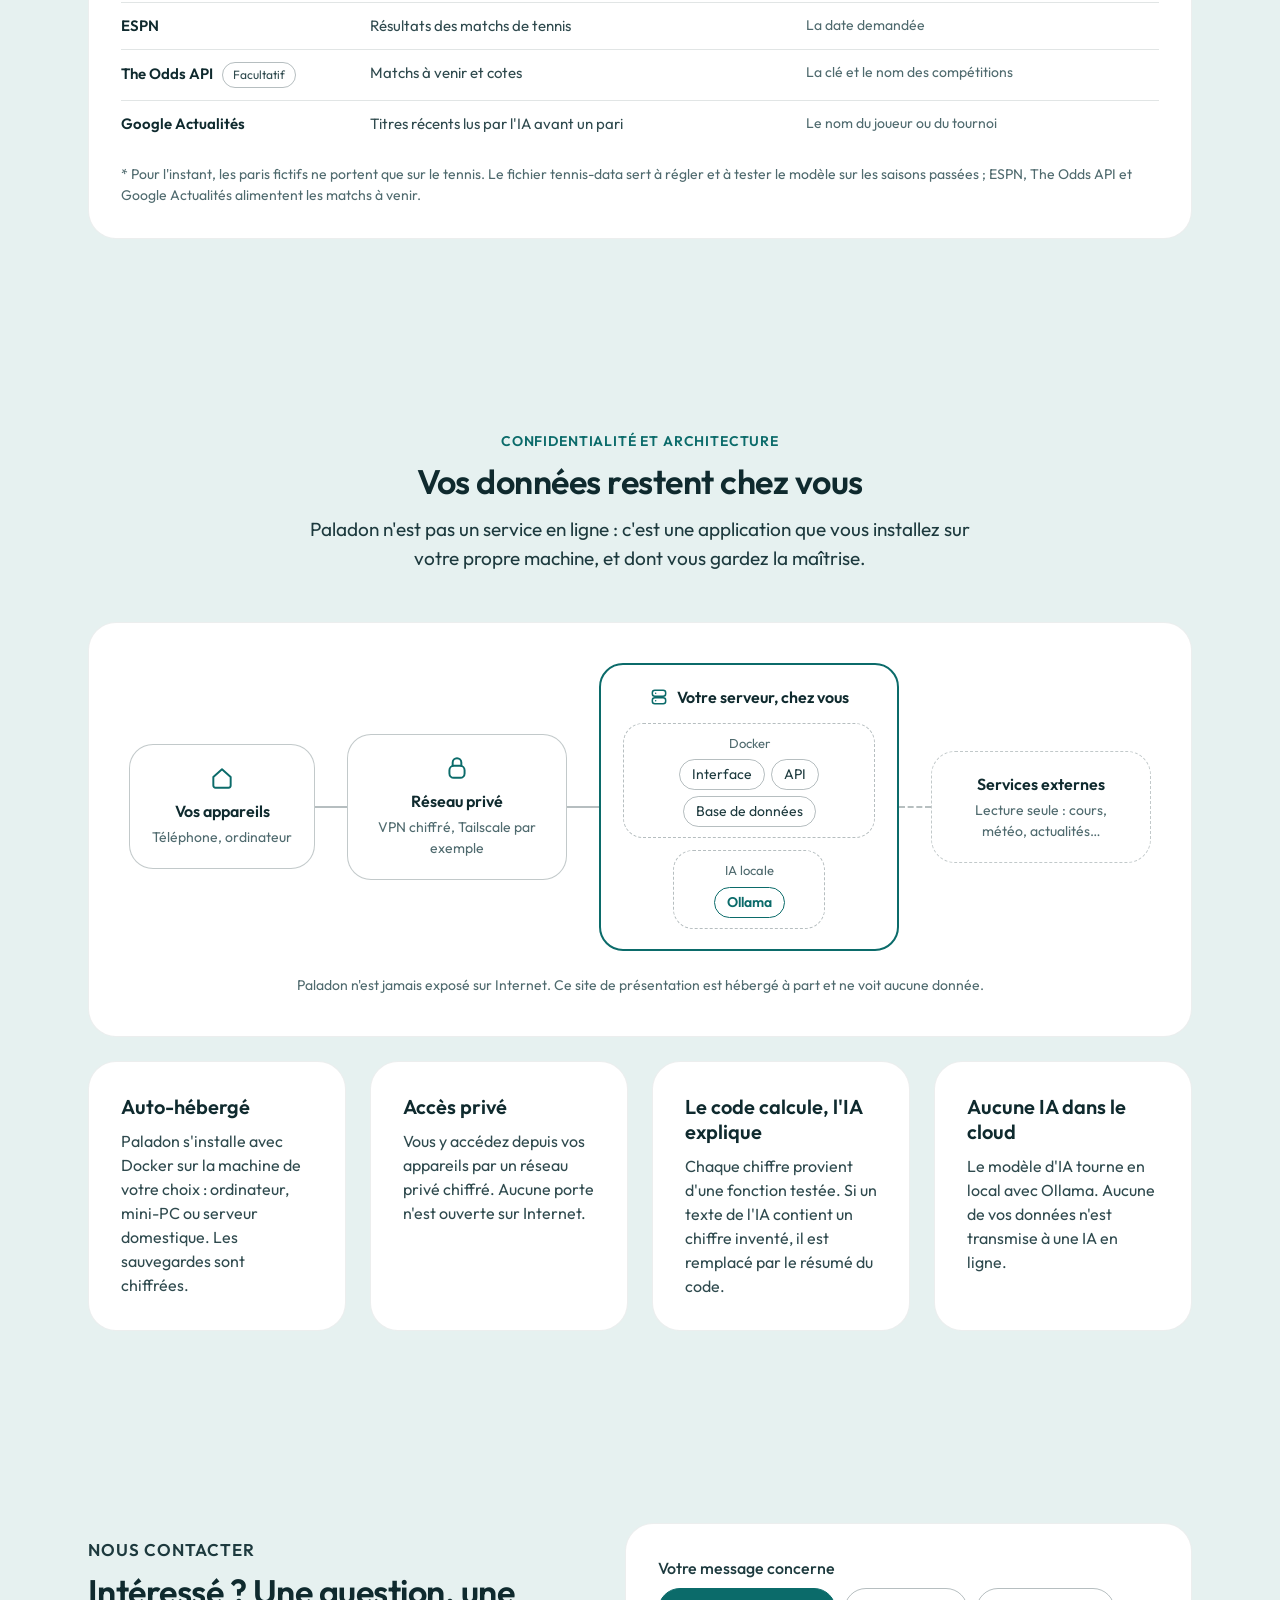
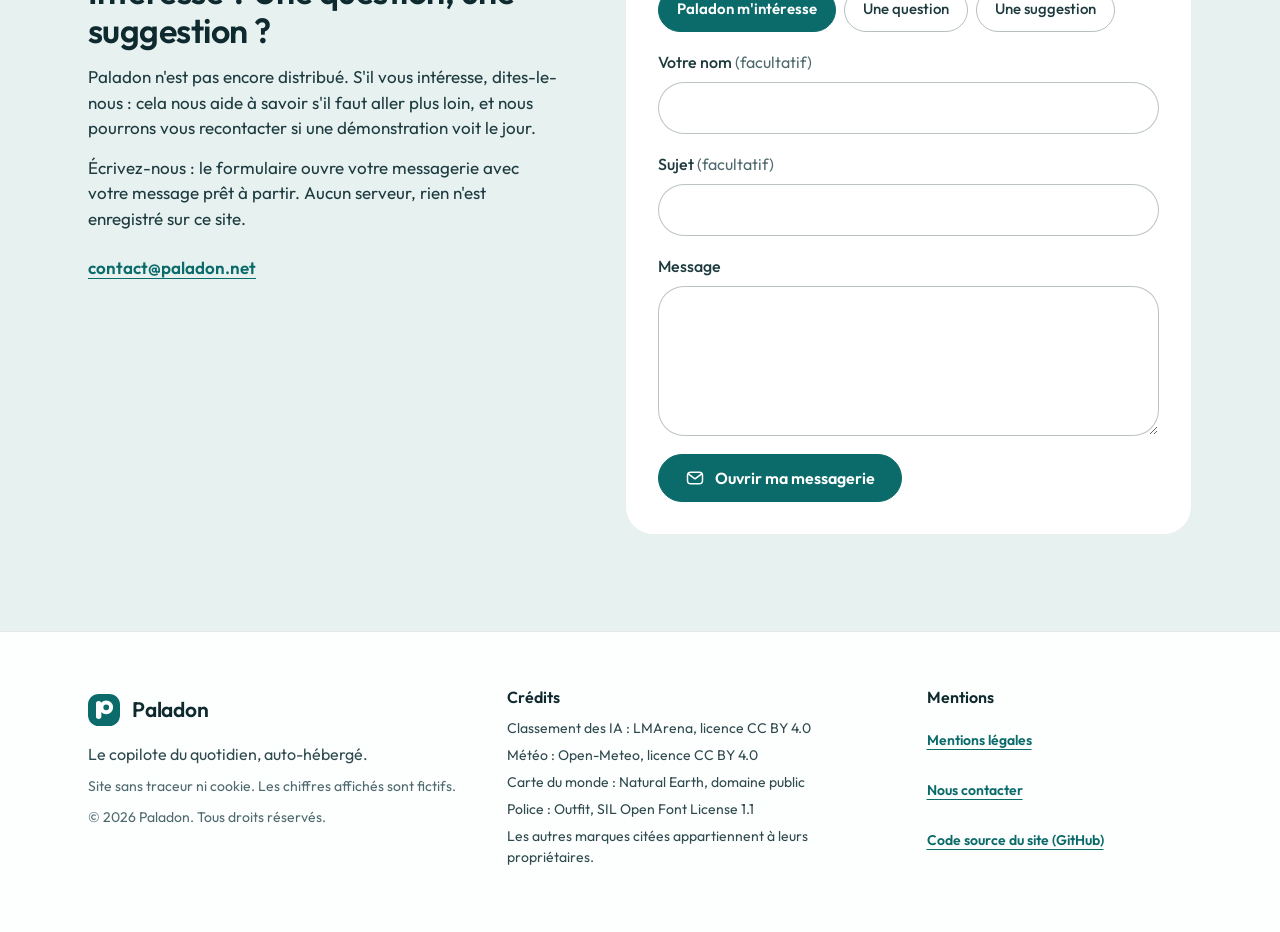
==== commit 47b9ef08: "Mention © 2026 Paladon et réserve du nom et du logo Co-Authored-By: Claude Opus 5.5 <noreply@anthrop" ====
--- a/index.html
+++ b/index.html
@@ -911,6 +911,7 @@
       </a>
       <p>Le copilote du quotidien, auto-hébergé.</p>
       <p class="muted">Site sans traceur ni cookie. Les chiffres affichés sont fictifs.</p>
+      <p class="muted">© 2026 Paladon. Tous droits réservés.</p>
     </div>
     <div>
       <h2 class="footer-title">Crédits</h2>
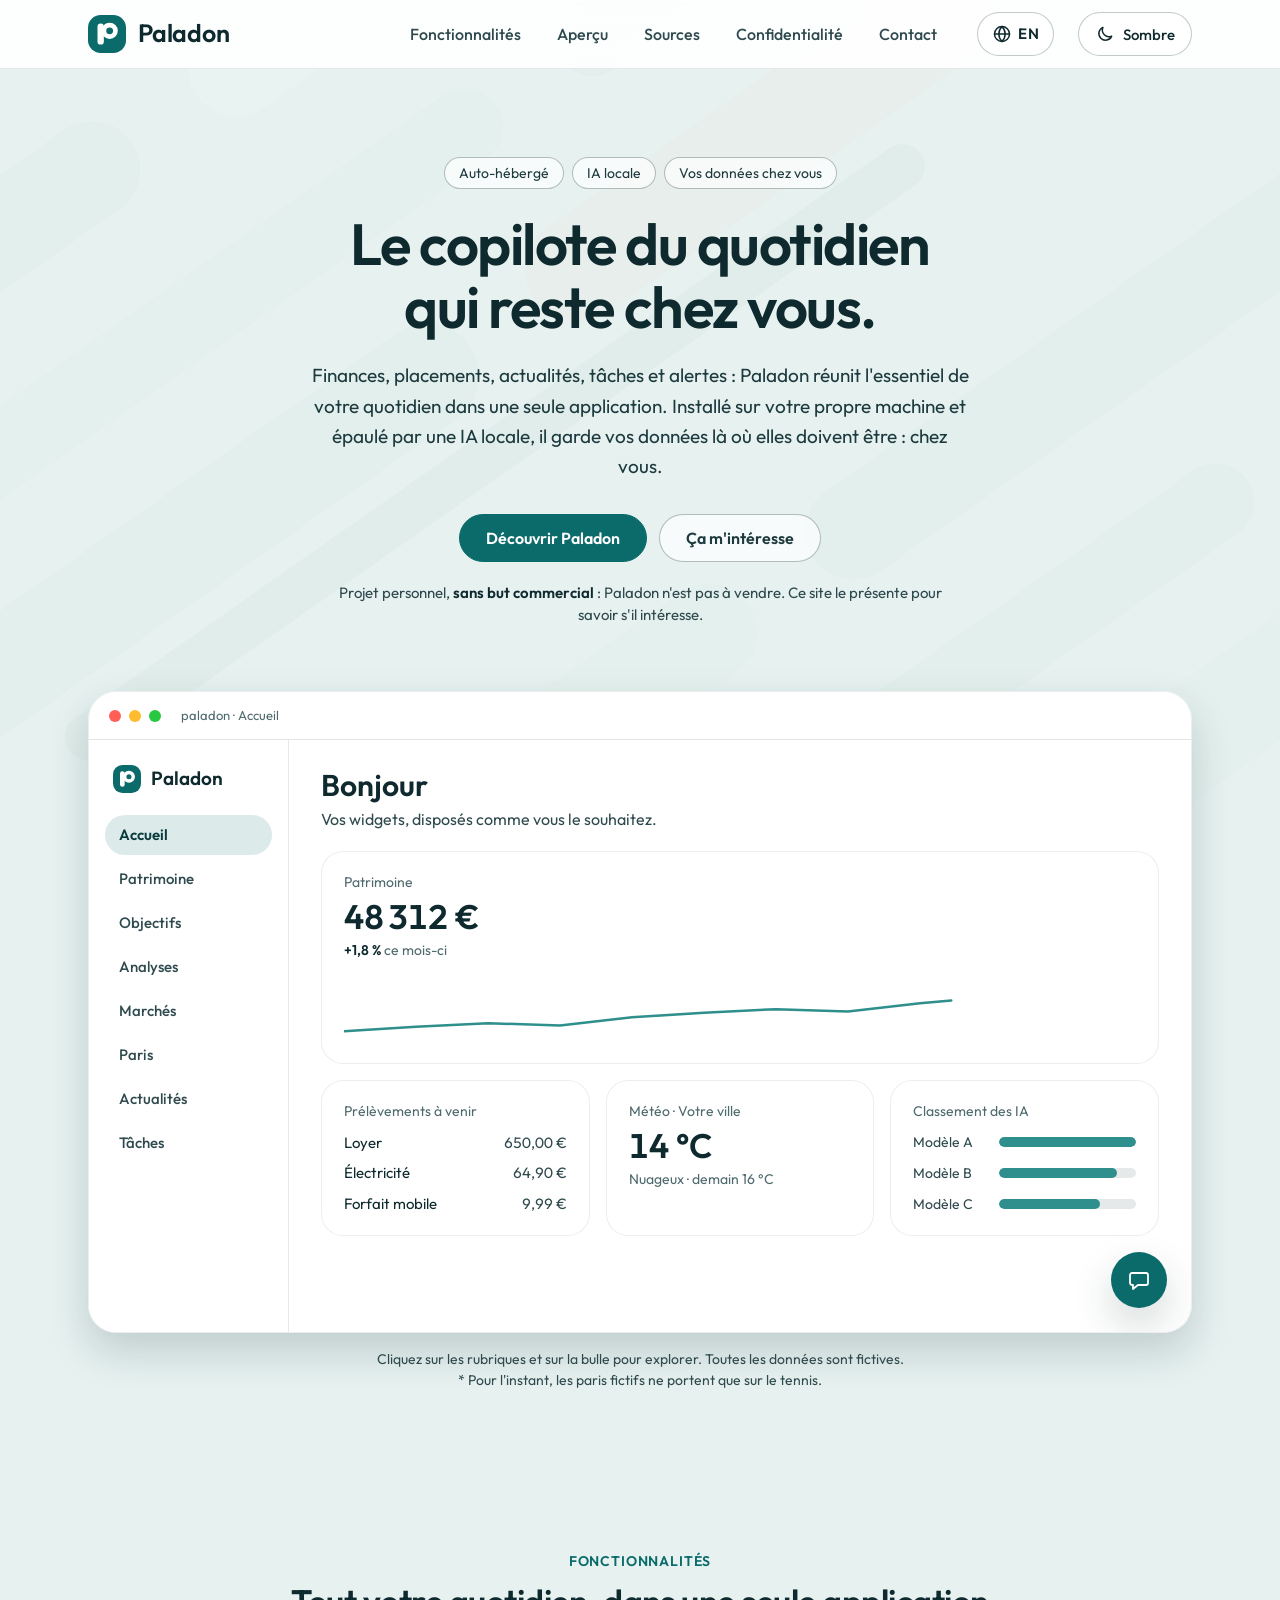
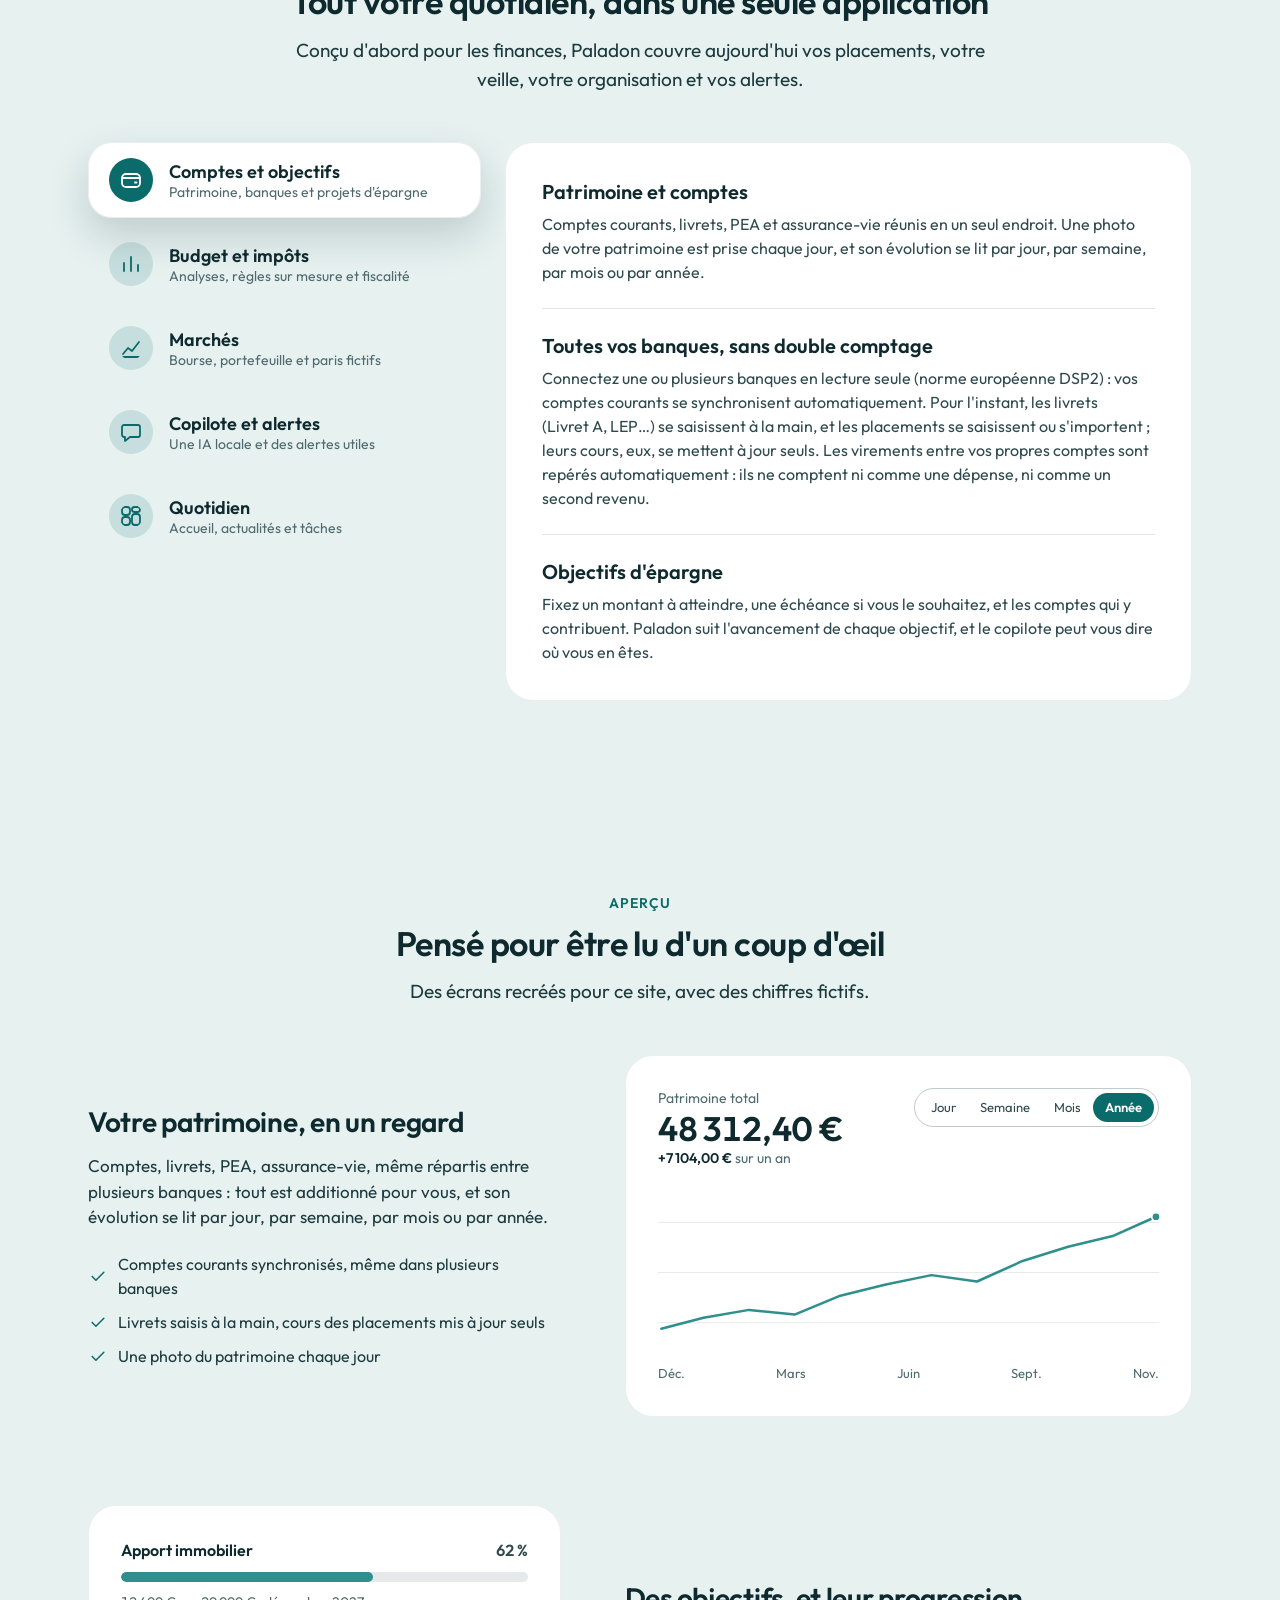
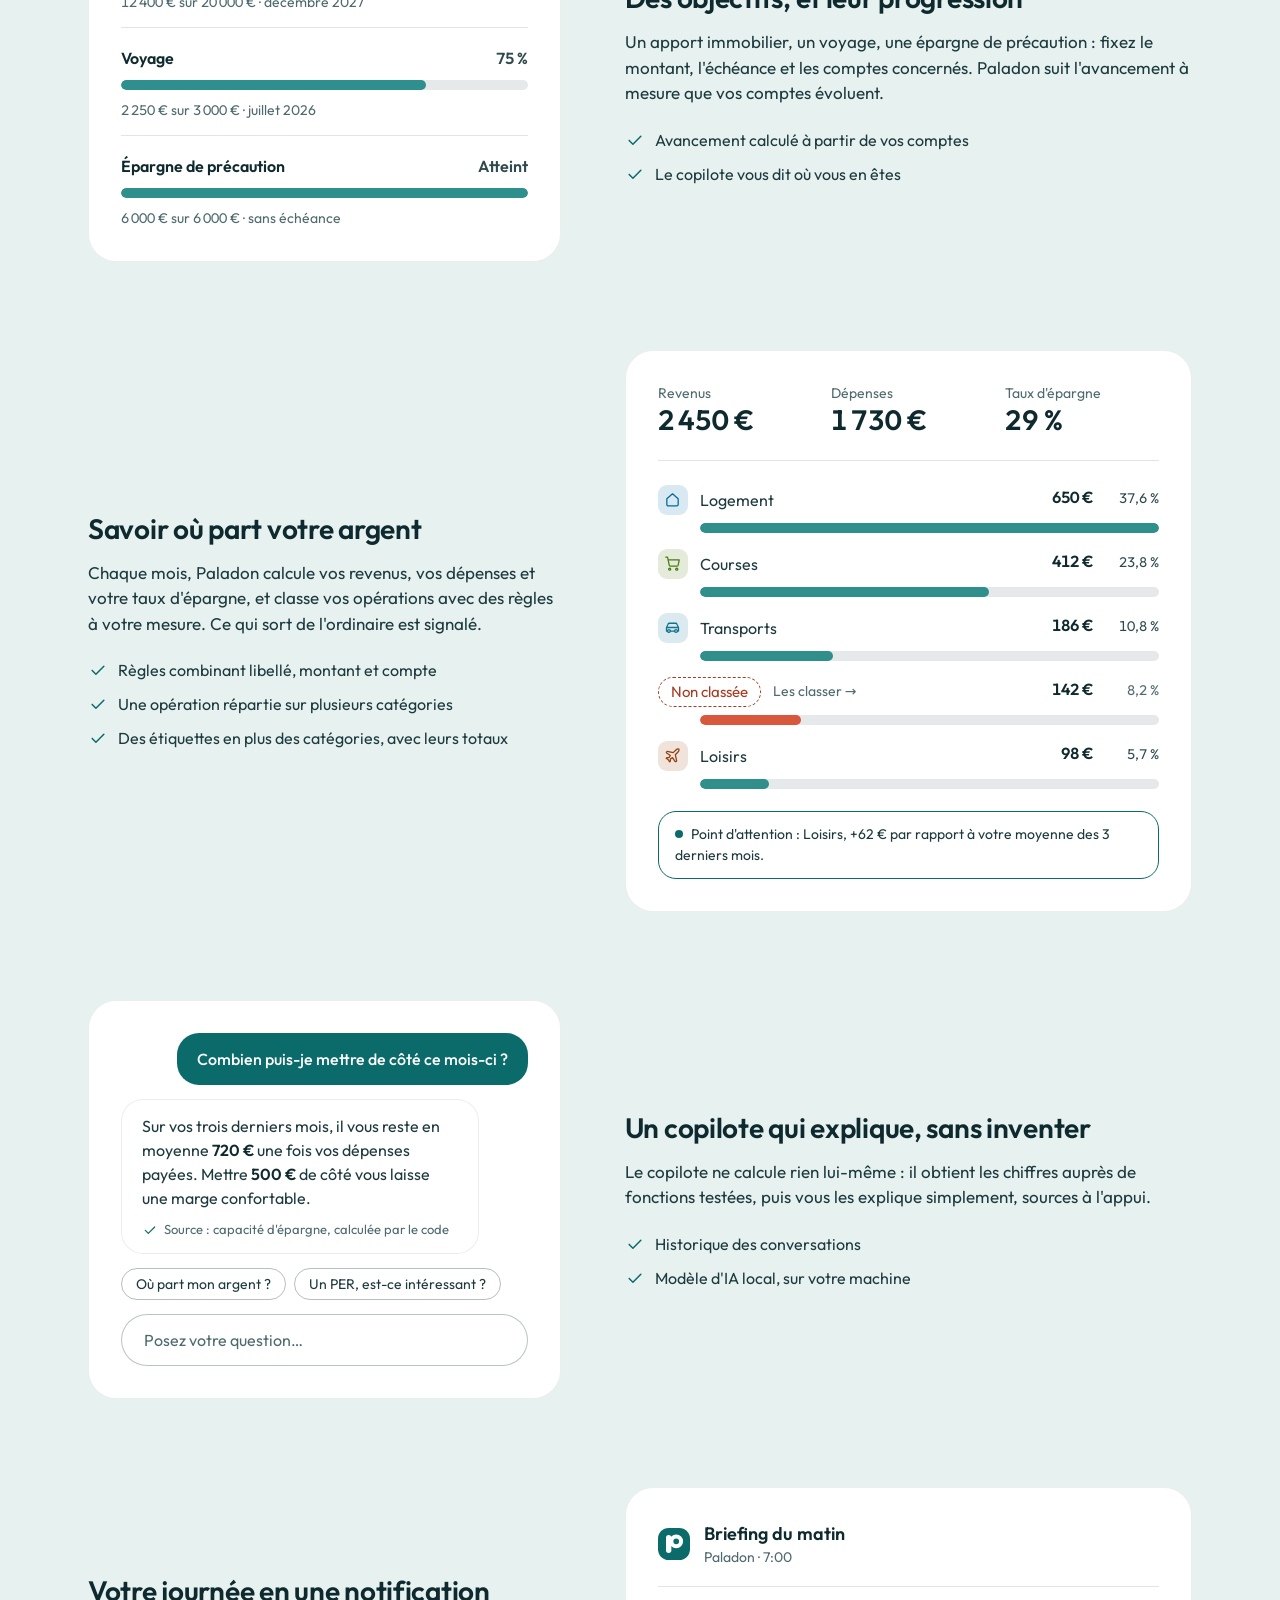
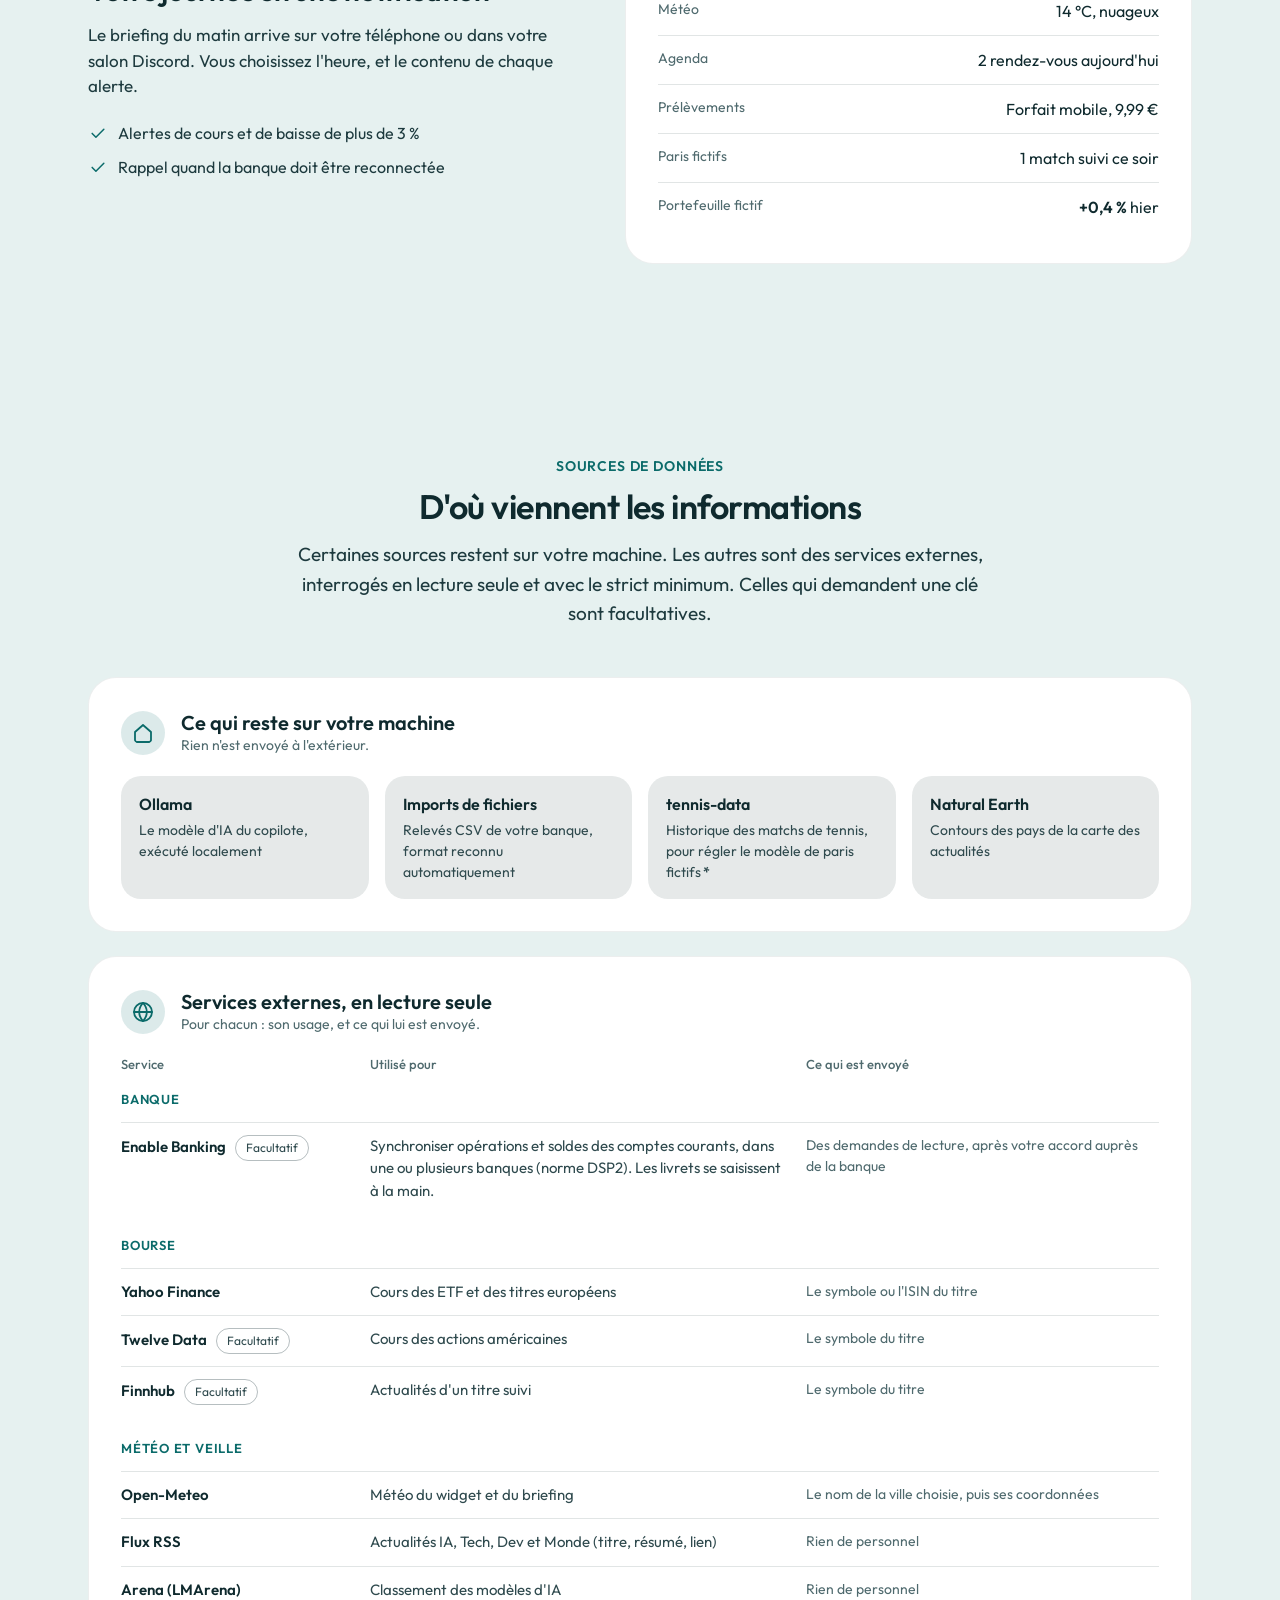
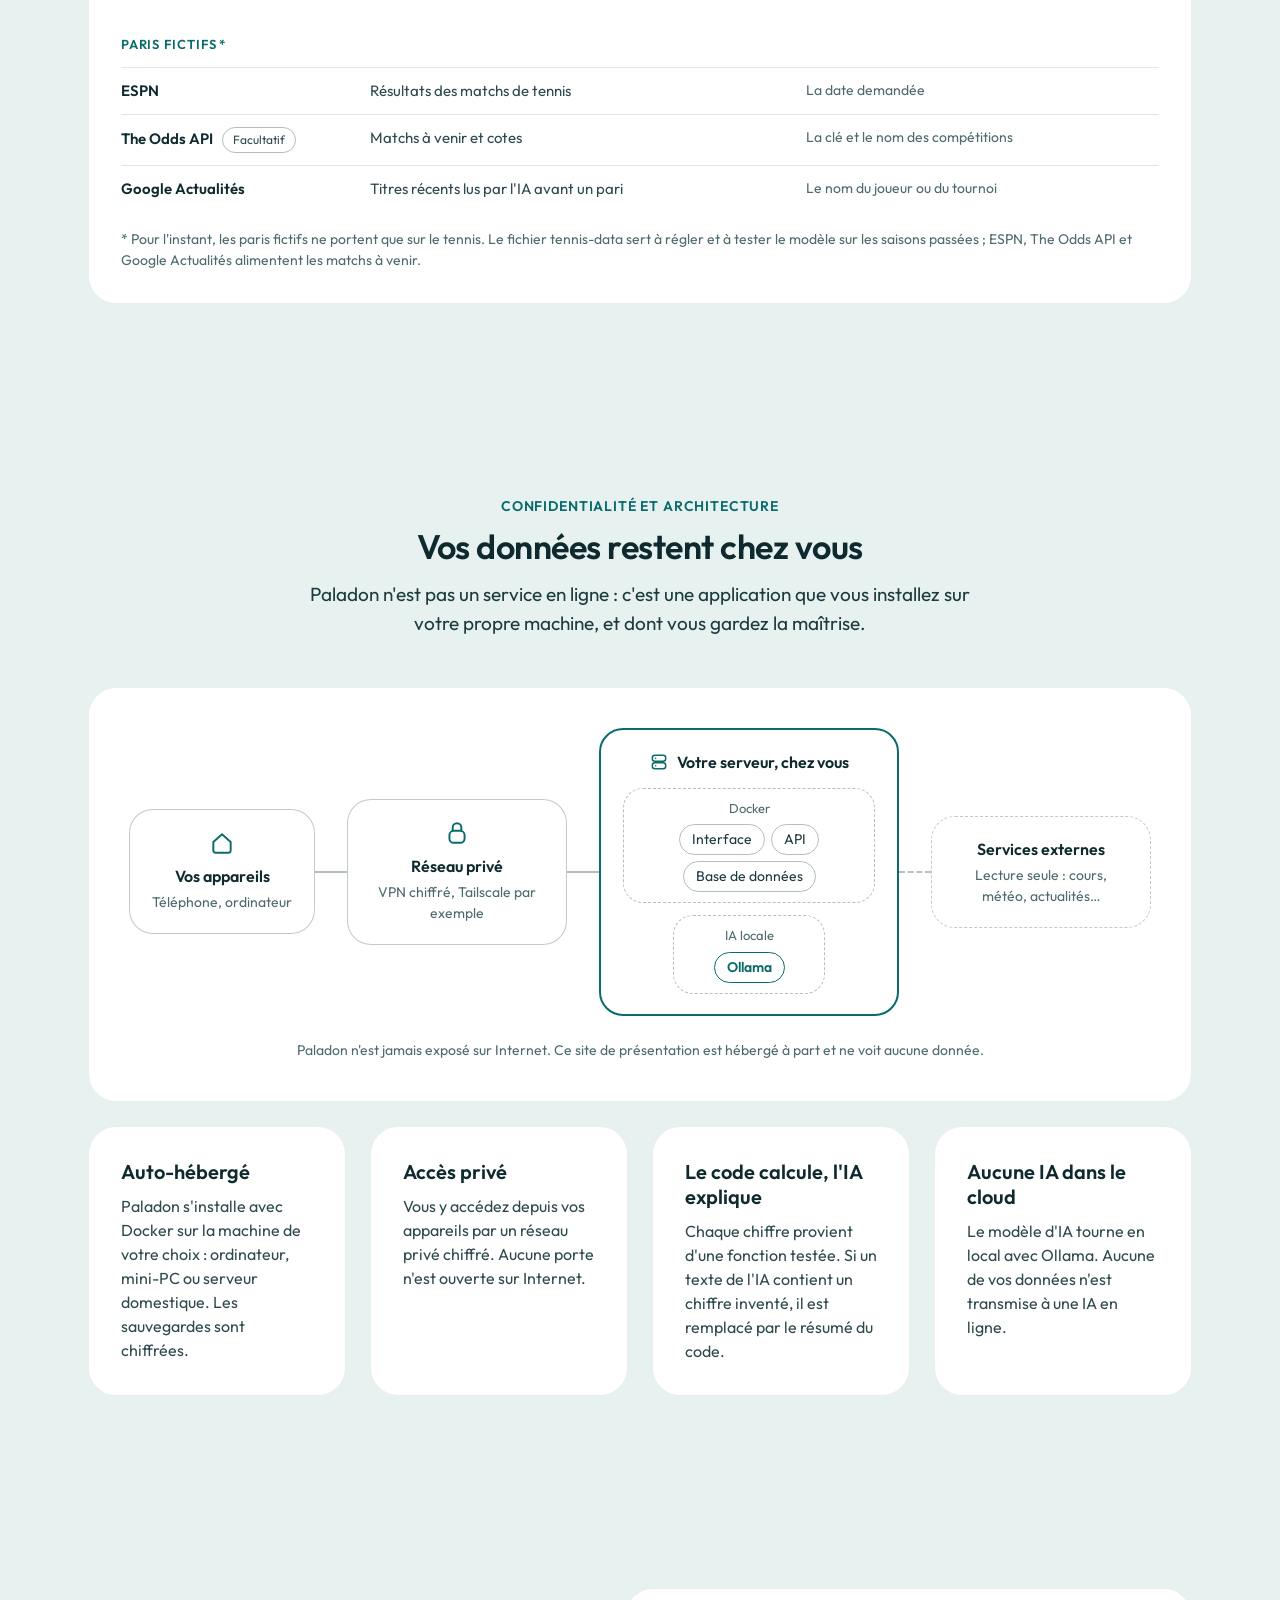
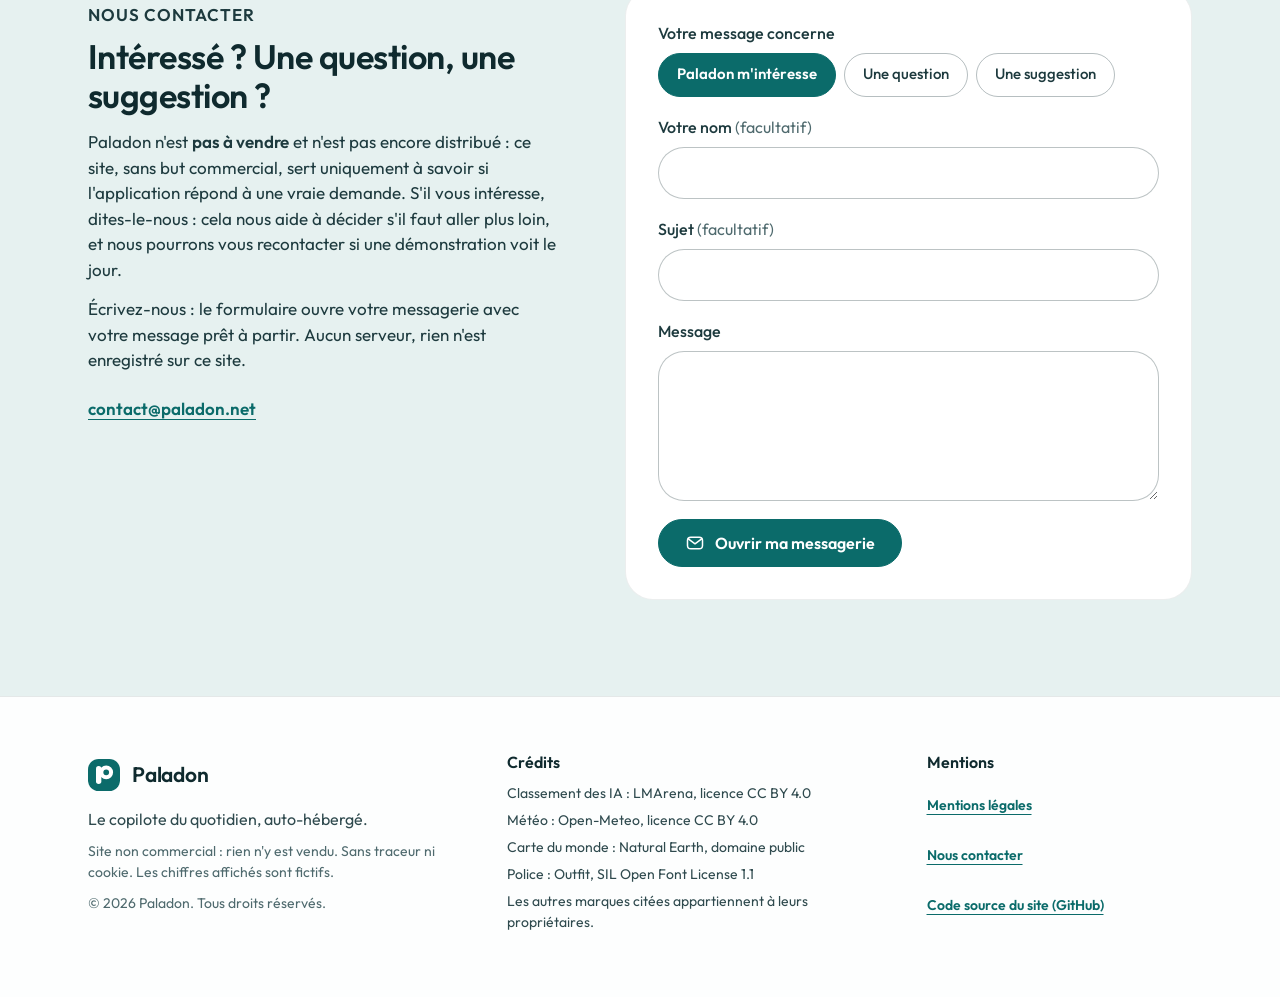
==== commit b3727a1d: "Préciser le caractère non commercial du site Accroche, contact, pied de page, mentions légales et RE" ====
--- a/index.html
+++ b/index.html
@@ -6,8 +6,23 @@
   <title>Paladon, le copilote du quotidien qui reste chez vous</title>
   <meta name="description" content="Finances, placements, actualités, tâches et alertes réunis dans une seule application, installée sur votre propre machine et épaulée par une IA locale.">
   <meta name="referrer" content="no-referrer">
-  <link rel="alternate" hreflang="fr" href="index.html">
-  <link rel="alternate" hreflang="en" href="en/index.html">
+  <link rel="canonical" href="https://paladon.net/">
+  <link rel="alternate" hreflang="fr" href="https://paladon.net/">
+  <link rel="alternate" hreflang="en" href="https://paladon.net/en/">
+  <link rel="alternate" hreflang="x-default" href="https://paladon.net/">
+  <meta property="og:type" content="website">
+  <meta property="og:site_name" content="Paladon">
+  <meta property="og:title" content="Paladon, le copilote du quotidien qui reste chez vous">
+  <meta property="og:description" content="Finances, placements, actualités, tâches et alertes réunis dans une seule application, installée sur votre propre machine et épaulée par une IA locale.">
+  <meta property="og:url" content="https://paladon.net/">
+  <meta property="og:image" content="https://paladon.net/assets/img/og-image.png">
+  <meta property="og:image:width" content="1200">
+  <meta property="og:image:height" content="630">
+  <meta property="og:image:alt" content="Logo Paladon">
+  <meta property="og:locale" content="fr_FR">
+  <meta property="og:locale:alternate" content="en_US">
+  <meta name="twitter:card" content="summary_large_image">
+  <script type="application/ld+json">{"@context": "https://schema.org", "@type": "WebSite", "name": "Paladon", "alternateName": "paladon.net", "url": "https://paladon.net/", "inLanguage": "fr", "description": "Finances, placements, actualités, tâches et alertes réunis dans une seule application, installée sur votre propre machine et épaulée par une IA locale."}</script>
   <link rel="icon" href="assets/img/favicon.svg" type="image/svg+xml">
   <link rel="preload" href="assets/fonts/outfit-latin-400-normal.woff2" as="font" type="font/woff2" crossorigin>
   <link rel="preload" href="assets/fonts/outfit-latin-600-normal.woff2" as="font" type="font/woff2" crossorigin>
@@ -115,6 +130,7 @@
         <a class="btn btn-primary" href="#fonctionnalites">Découvrir Paladon</a>
         <a class="btn btn-secondary" href="#contact">Ça m'intéresse</a>
       </div>
+      <p class="hero-note">Projet personnel, <strong>sans but commercial</strong>&nbsp;: Paladon n'est pas à vendre. Ce site le présente pour savoir s'il intéresse.</p>
     </div>
 
     <!-- Démonstration interactive : les rubriques du menu affichent un exemple d'écran (données fictives) -->
@@ -857,7 +873,7 @@
       <div class="contact-text">
         <p class="kicker">Nous contacter</p>
         <h2 id="contact-title">Intéressé&nbsp;? Une question, une suggestion&nbsp;?</h2>
-        <p>Paladon n'est pas encore distribué. S'il vous intéresse, dites-le-nous&nbsp;: cela nous aide à savoir s'il faut aller plus loin, et nous pourrons vous recontacter si une démonstration voit le jour.</p>
+        <p>Paladon n'est <strong>pas à vendre</strong> et n'est pas encore distribué&nbsp;: ce site, sans but commercial, sert uniquement à savoir si l'application répond à une vraie demande. S'il vous intéresse, dites-le-nous&nbsp;: cela nous aide à décider s'il faut aller plus loin, et nous pourrons vous recontacter si une démonstration voit le jour.</p>
         <p>Écrivez-nous&nbsp;: le formulaire ouvre votre messagerie avec votre message prêt à partir. Aucun serveur, rien n'est enregistré sur ce site.</p>
         <p><a class="link" href="mailto:contact@paladon.net">contact@paladon.net</a></p>
       </div>
@@ -910,7 +926,7 @@
         <span class="wordmark wordmark-sm">Paladon</span>
       </a>
       <p>Le copilote du quotidien, auto-hébergé.</p>
-      <p class="muted">Site sans traceur ni cookie. Les chiffres affichés sont fictifs.</p>
+      <p class="muted">Site non commercial&nbsp;: rien n'y est vendu. Sans traceur ni cookie. Les chiffres affichés sont fictifs.</p>
       <p class="muted">© 2026 Paladon. Tous droits réservés.</p>
     </div>
     <div>
--- a/assets/css/style.css
+++ b/assets/css/style.css
@@ -553,6 +553,16 @@
   margin-top: 32px;
 }
 
+.hero-note {
+  max-width: 620px;
+  margin: 20px auto 0;
+  font-size: 15px;
+  color: var(--text-secondary);
+}
+.hero-note strong {
+  font-weight: 600;
+  color: var(--text-strong);
+}
 .hero-preview {
   margin-top: 64px;
 }
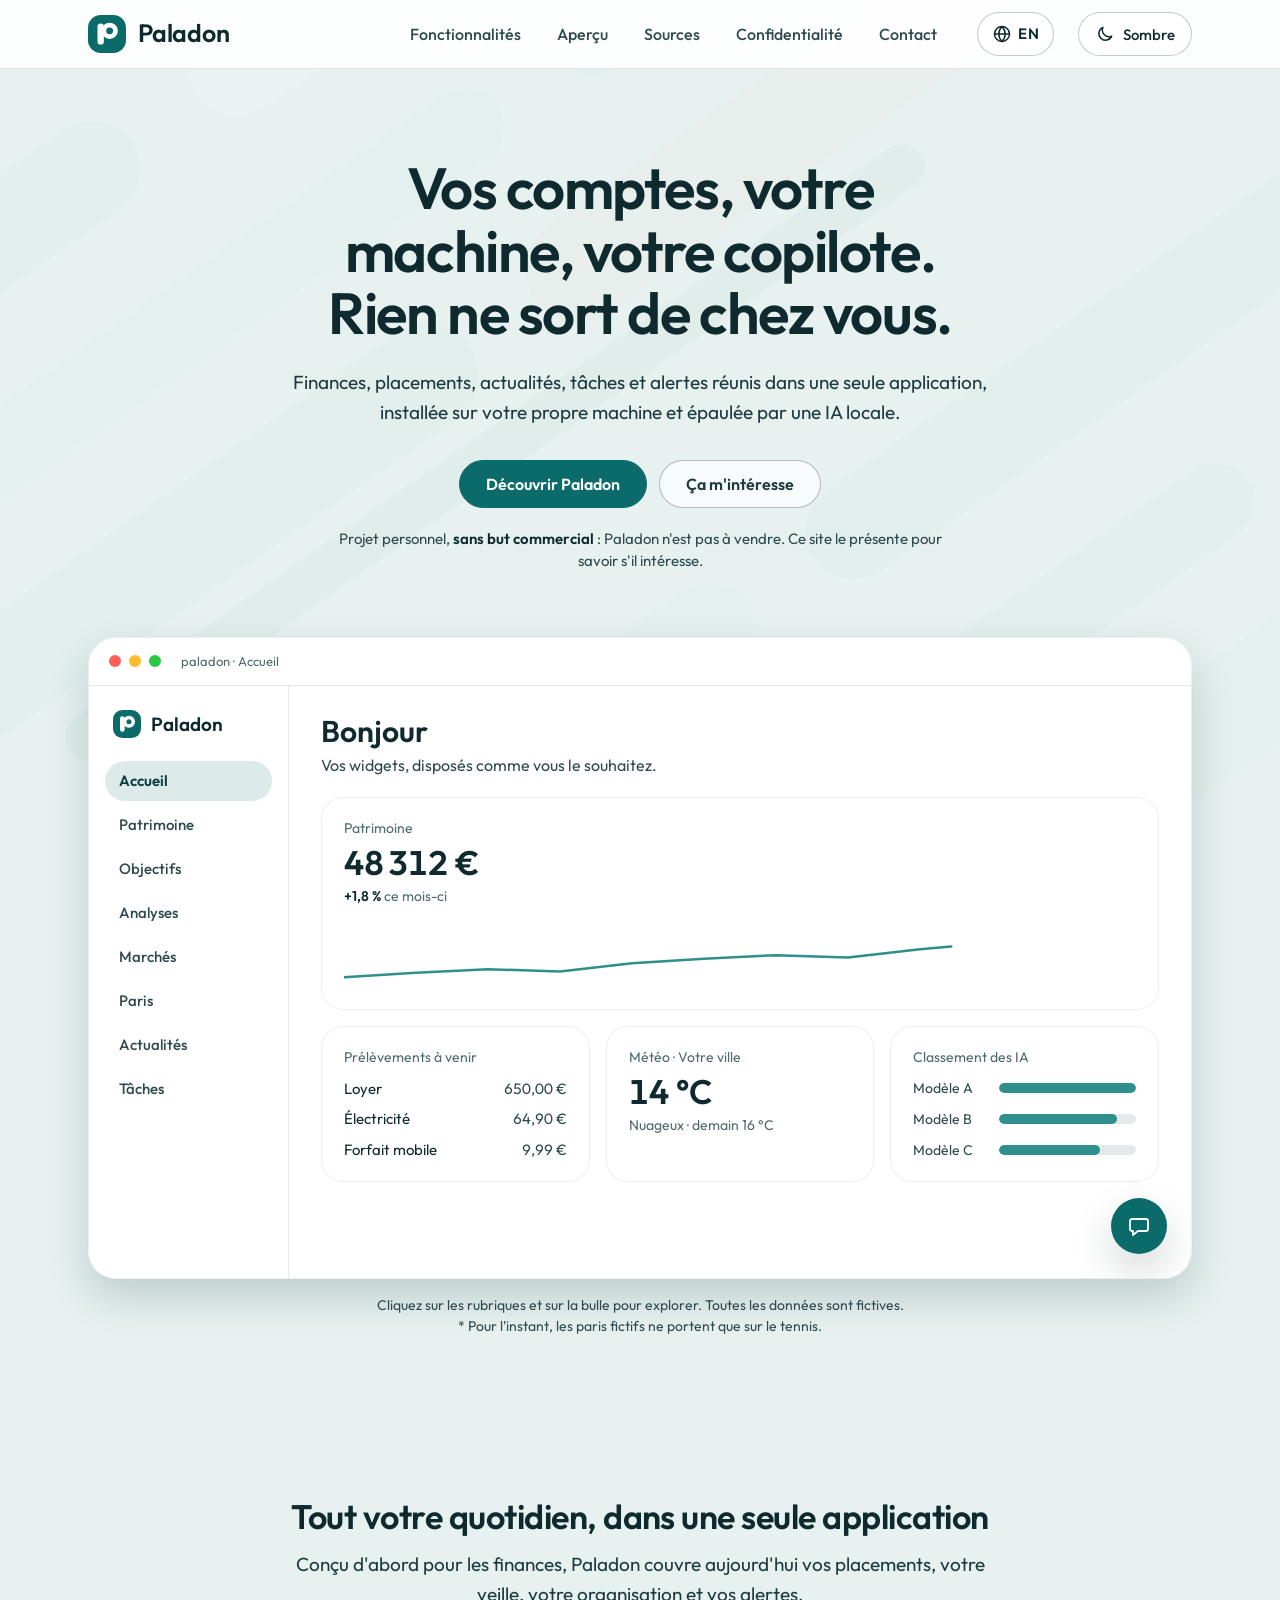
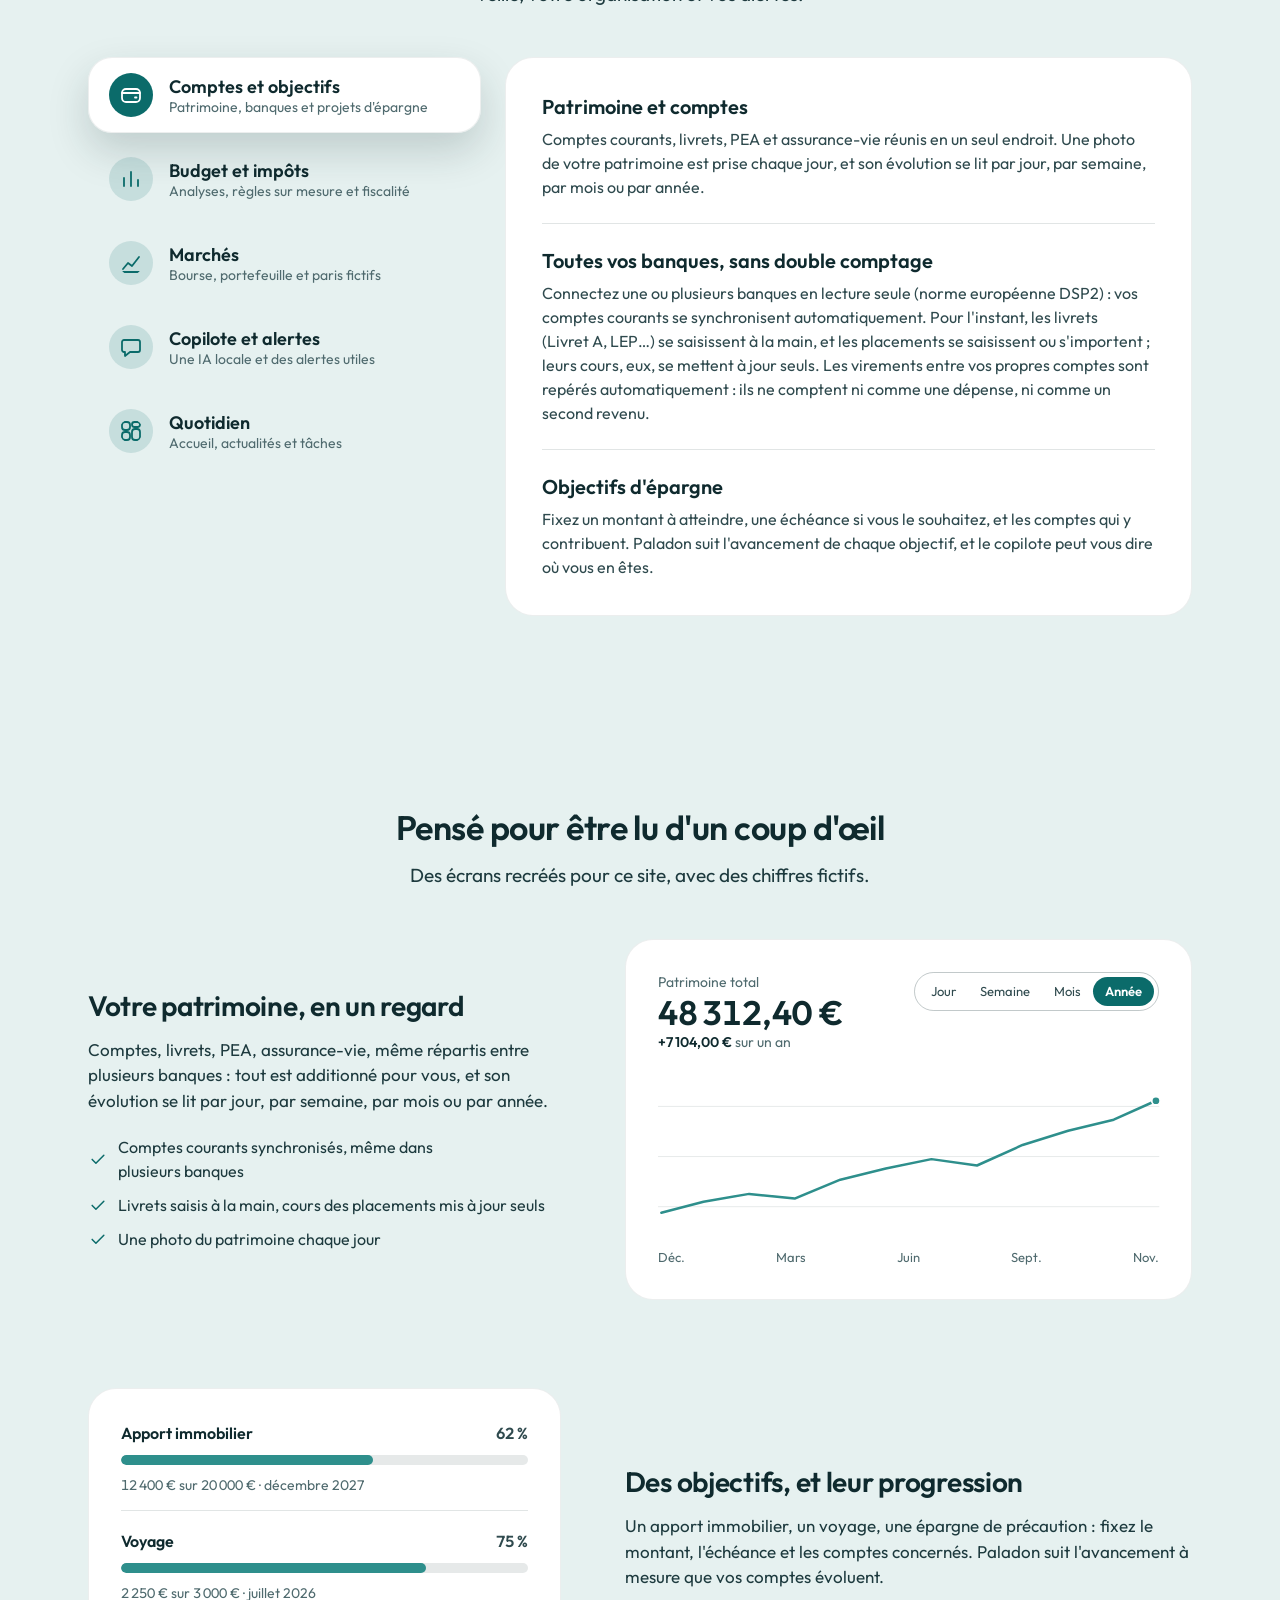
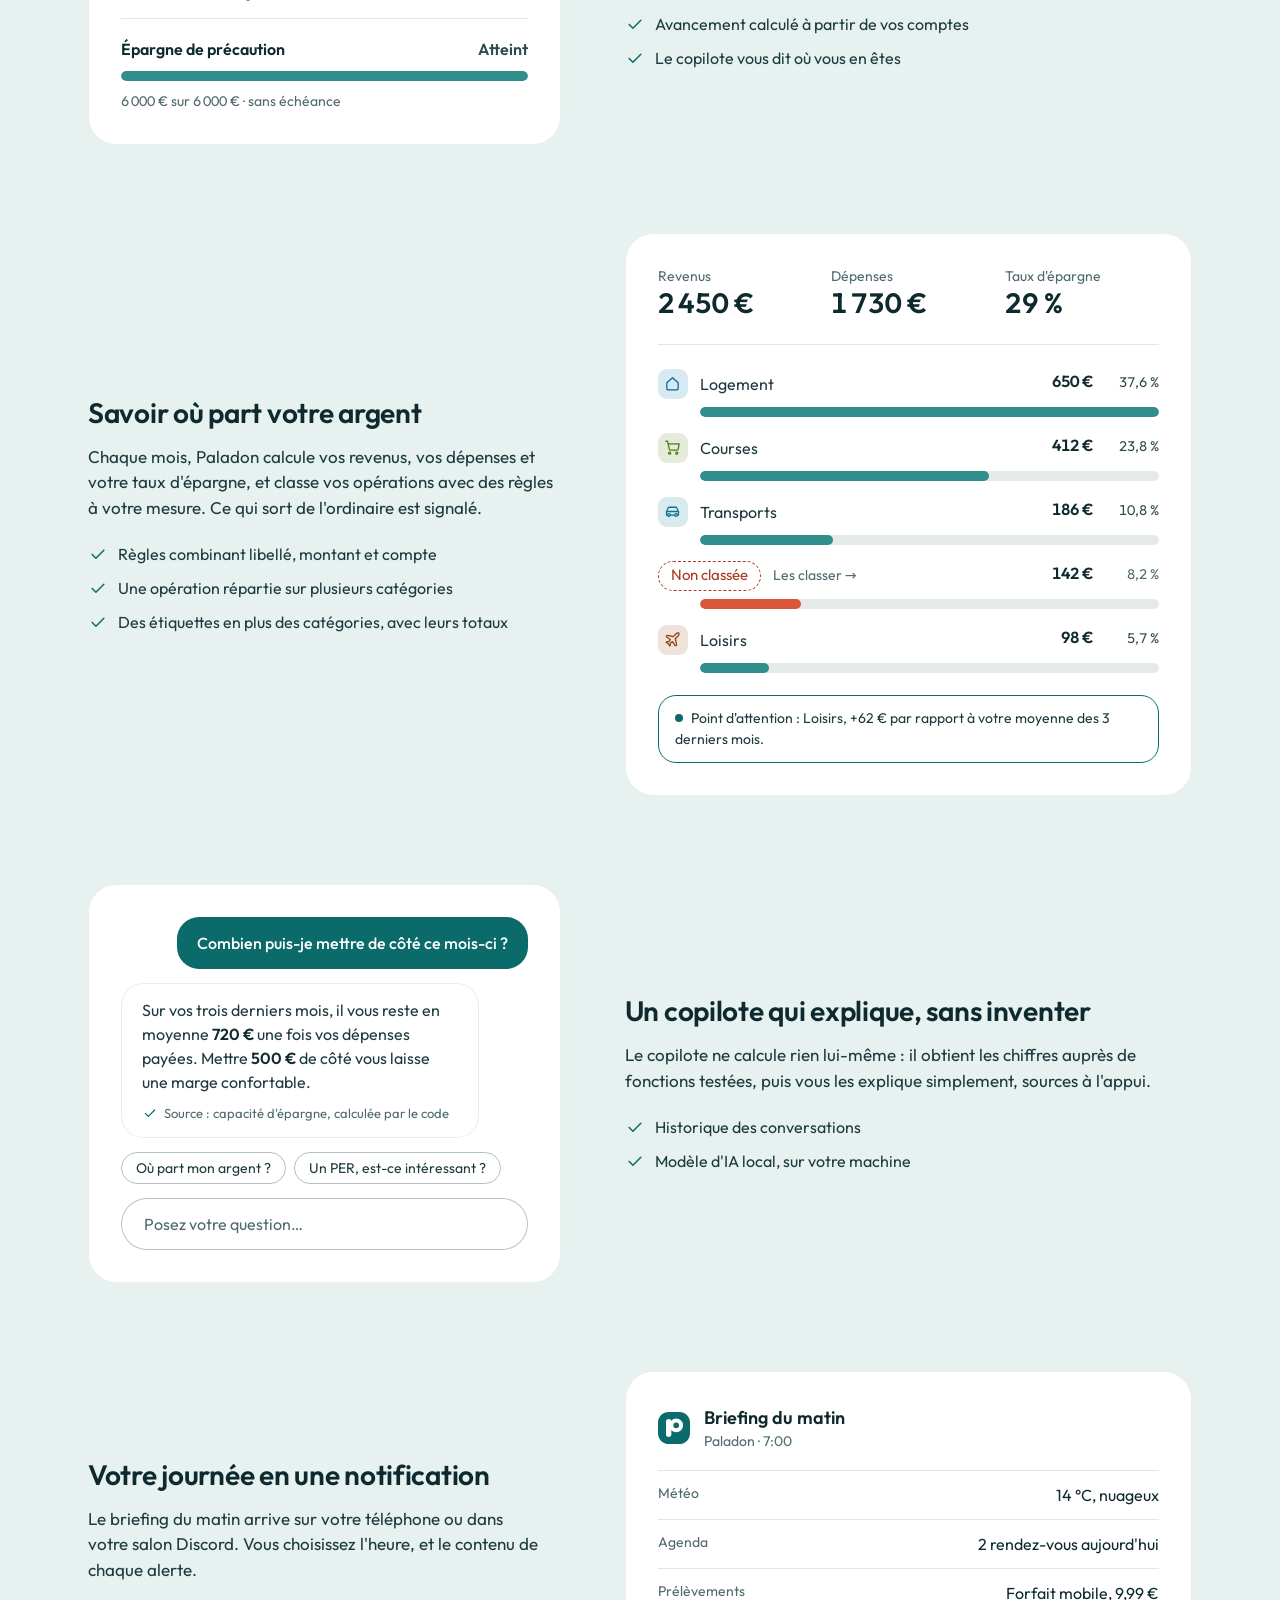
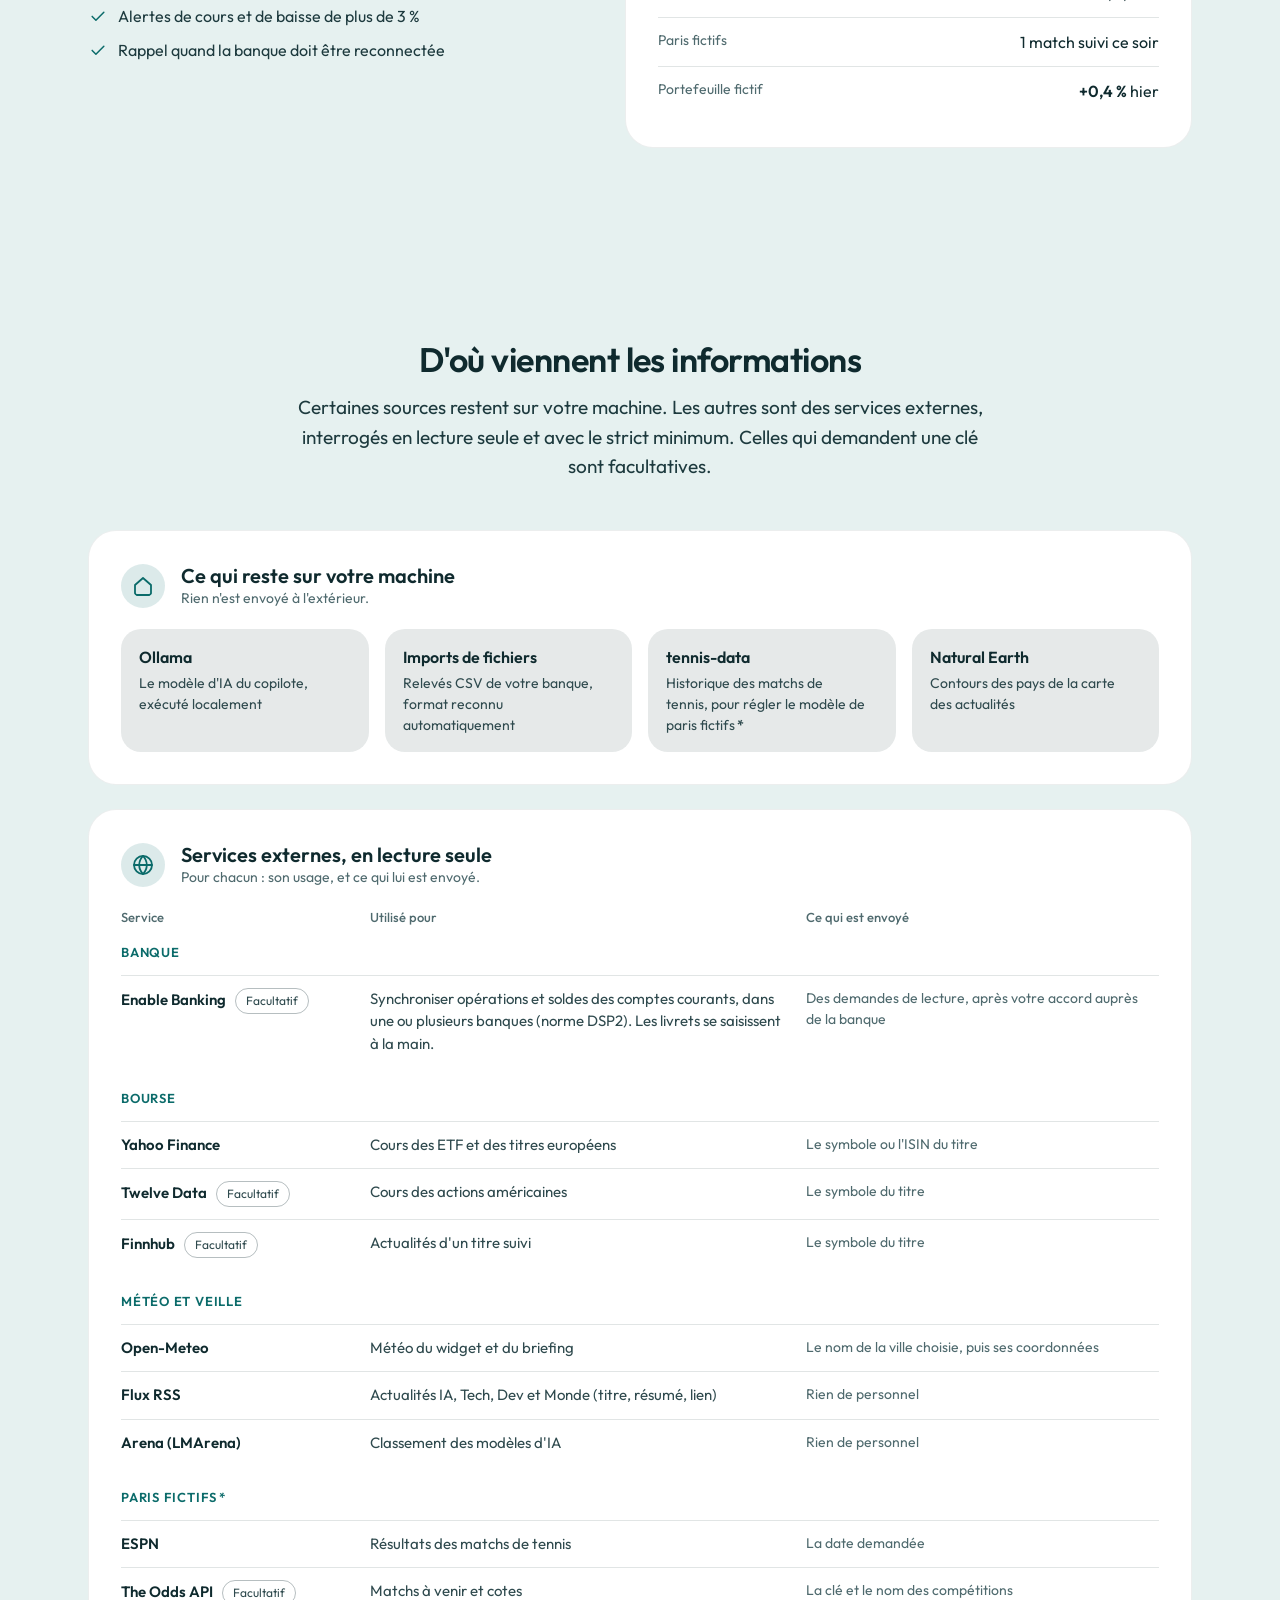
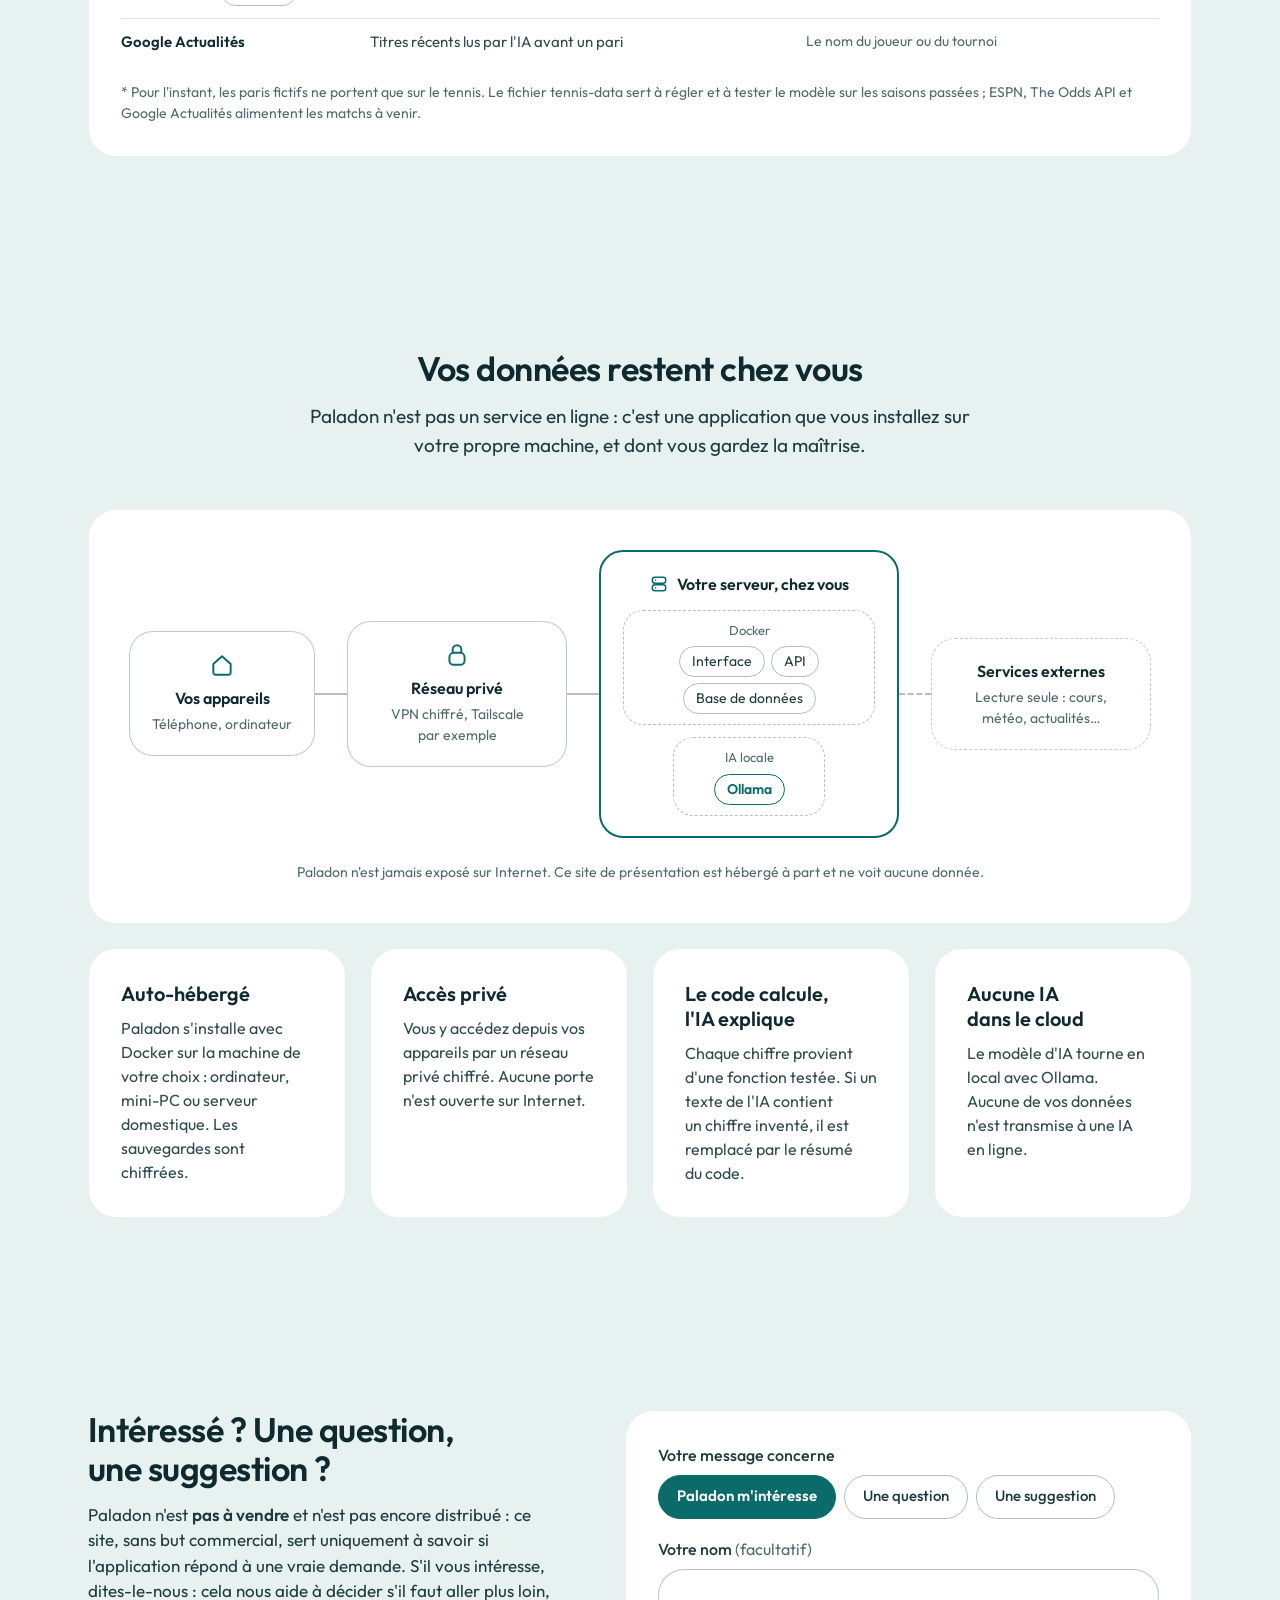
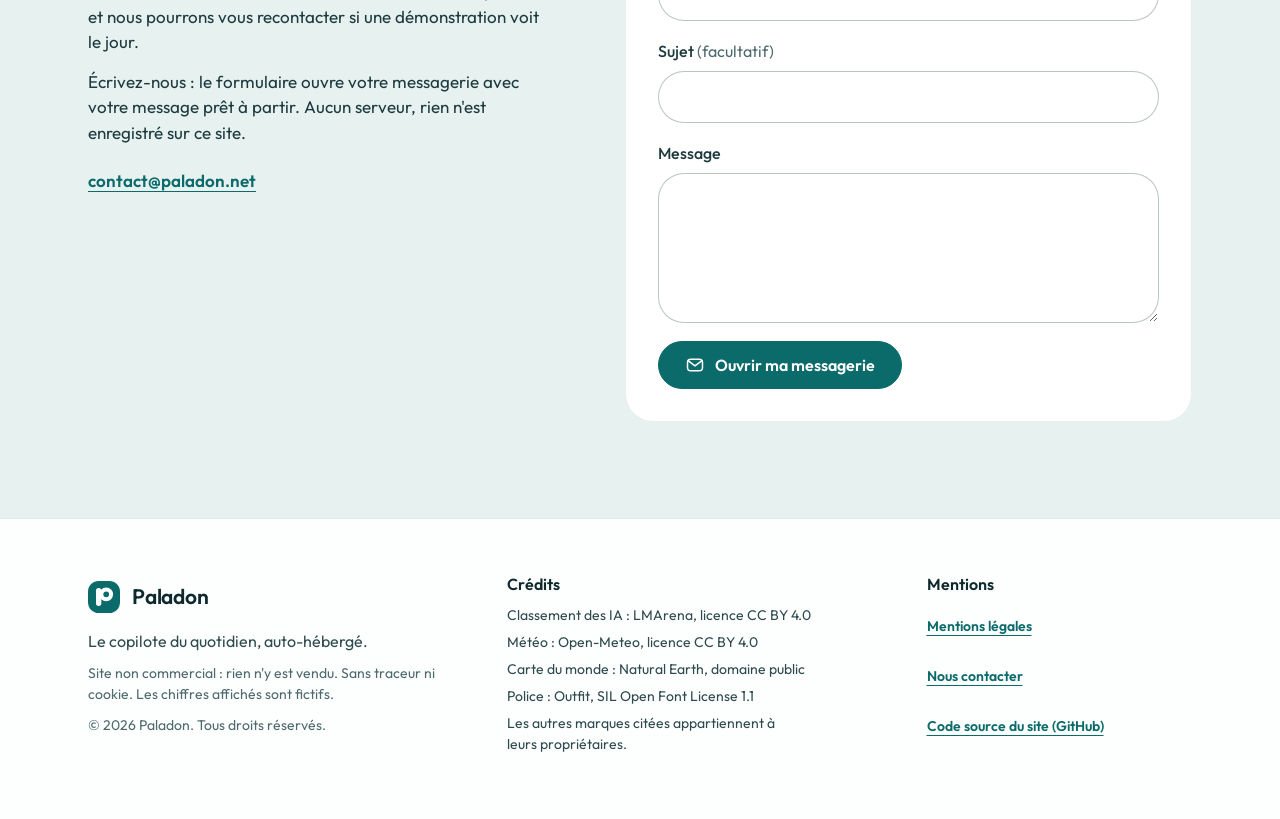
==== commit dc00377f: "Accroche : promesse « Rien ne sort de chez vous », sans pastilles ni sur-titres ; lignes plus courte" ====
--- a/index.html
+++ b/index.html
@@ -123,9 +123,8 @@
   <!-- ============================== ACCROCHE ============================== -->
   <section class="hero" id="haut" aria-labelledby="hero-title">
     <div class="container hero-text reveal">
-      <p class="eyebrow"><span class="chip">Auto-hébergé</span><span class="chip">IA locale</span><span class="chip">Vos données chez vous</span></p>
-      <h1 id="hero-title">Le copilote du quotidien<br class="br-wide"> qui reste chez vous.</h1>
-      <p class="lead">Finances, placements, actualités, tâches et alertes&nbsp;: Paladon réunit l'essentiel de votre quotidien dans une seule application. Installé sur votre propre machine et épaulé par une IA locale, il garde vos données là où elles doivent être&nbsp;: chez vous.</p>
+      <h1 id="hero-title">Vos comptes, votre machine, votre copilote.<br class="br-wide"> Rien ne sort de chez vous.</h1>
+      <p class="lead">Finances, placements, actualités, tâches et alertes réunis dans une seule application, installée sur votre propre machine et épaulée par une IA locale.</p>
       <div class="actions">
         <a class="btn btn-primary" href="#fonctionnalites">Découvrir Paladon</a>
         <a class="btn btn-secondary" href="#contact">Ça m'intéresse</a>
@@ -448,7 +447,6 @@
   <section class="section" id="fonctionnalites" aria-labelledby="features-title">
     <div class="container">
       <header class="section-head reveal">
-        <p class="kicker">Fonctionnalités</p>
         <h2 id="features-title">Tout votre quotidien, dans une seule application</h2>
         <p class="section-lead">Conçu d'abord pour les finances, Paladon couvre aujourd'hui vos placements, votre veille, votre organisation et vos alertes.</p>
       </header>
@@ -566,7 +564,6 @@
   <section class="section" id="apercu" aria-labelledby="preview-title">
     <div class="container">
       <header class="section-head reveal">
-        <p class="kicker">Aperçu</p>
         <h2 id="preview-title">Pensé pour être lu d'un coup d'œil</h2>
         <p class="section-lead">Des écrans recréés pour ce site, avec des chiffres fictifs.</p>
       </header>
@@ -742,7 +739,6 @@
   <section class="section" id="sources" aria-labelledby="sources-title">
     <div class="container">
       <header class="section-head reveal">
-        <p class="kicker">Sources de données</p>
         <h2 id="sources-title">D'où viennent les informations</h2>
         <p class="section-lead">Certaines sources restent sur votre machine. Les autres sont des services externes, interrogés en lecture seule et avec le strict minimum. Celles qui demandent une clé sont facultatives.</p>
       </header>
@@ -802,7 +798,6 @@
   <section class="section" id="confidentialite" aria-labelledby="privacy-title">
     <div class="container">
       <header class="section-head reveal">
-        <p class="kicker">Confidentialité et architecture</p>
         <h2 id="privacy-title">Vos données restent chez vous</h2>
         <p class="section-lead">Paladon n'est pas un service en ligne&nbsp;: c'est une application que vous installez sur votre propre machine, et dont vous gardez la maîtrise.</p>
       </header>
@@ -871,7 +866,6 @@
   <section class="section" id="contact" aria-labelledby="contact-title">
     <div class="container contact reveal">
       <div class="contact-text">
-        <p class="kicker">Nous contacter</p>
         <h2 id="contact-title">Intéressé&nbsp;? Une question, une suggestion&nbsp;?</h2>
         <p>Paladon n'est <strong>pas à vendre</strong> et n'est pas encore distribué&nbsp;: ce site, sans but commercial, sert uniquement à savoir si l'application répond à une vraie demande. S'il vous intéresse, dites-le-nous&nbsp;: cela nous aide à décider s'il faut aller plus loin, et nous pourrons vous recontacter si une démonstration voit le jour.</p>
         <p>Écrivez-nous&nbsp;: le formulaire ouvre votre messagerie avec votre message prêt à partir. Aucun serveur, rien n'est enregistré sur ce site.</p>
--- a/assets/css/style.css
+++ b/assets/css/style.css
@@ -538,7 +538,7 @@
 }
 
 .lead {
-  max-width: 660px;
+  max-width: 60ch; /* lignes de moins de 80 caractères */
   margin: 22px auto 0;
   font-size: 19px;
   line-height: 1.6;
@@ -1079,6 +1079,7 @@
   font-size: 20px;
 }
 .feature-item p {
+  max-width: 72ch;
   margin-top: 8px;
   color: var(--text-secondary);
 }
@@ -2387,3 +2388,14 @@
     padding: 24px;
   }
 }
+
+/* Titres équilibrés, paragraphes sans mot orphelin en fin de bloc (navigateurs récents) */
+h1,
+h2,
+h3 {
+  text-wrap: balance;
+}
+p,
+li {
+  text-wrap: pretty;
+}
